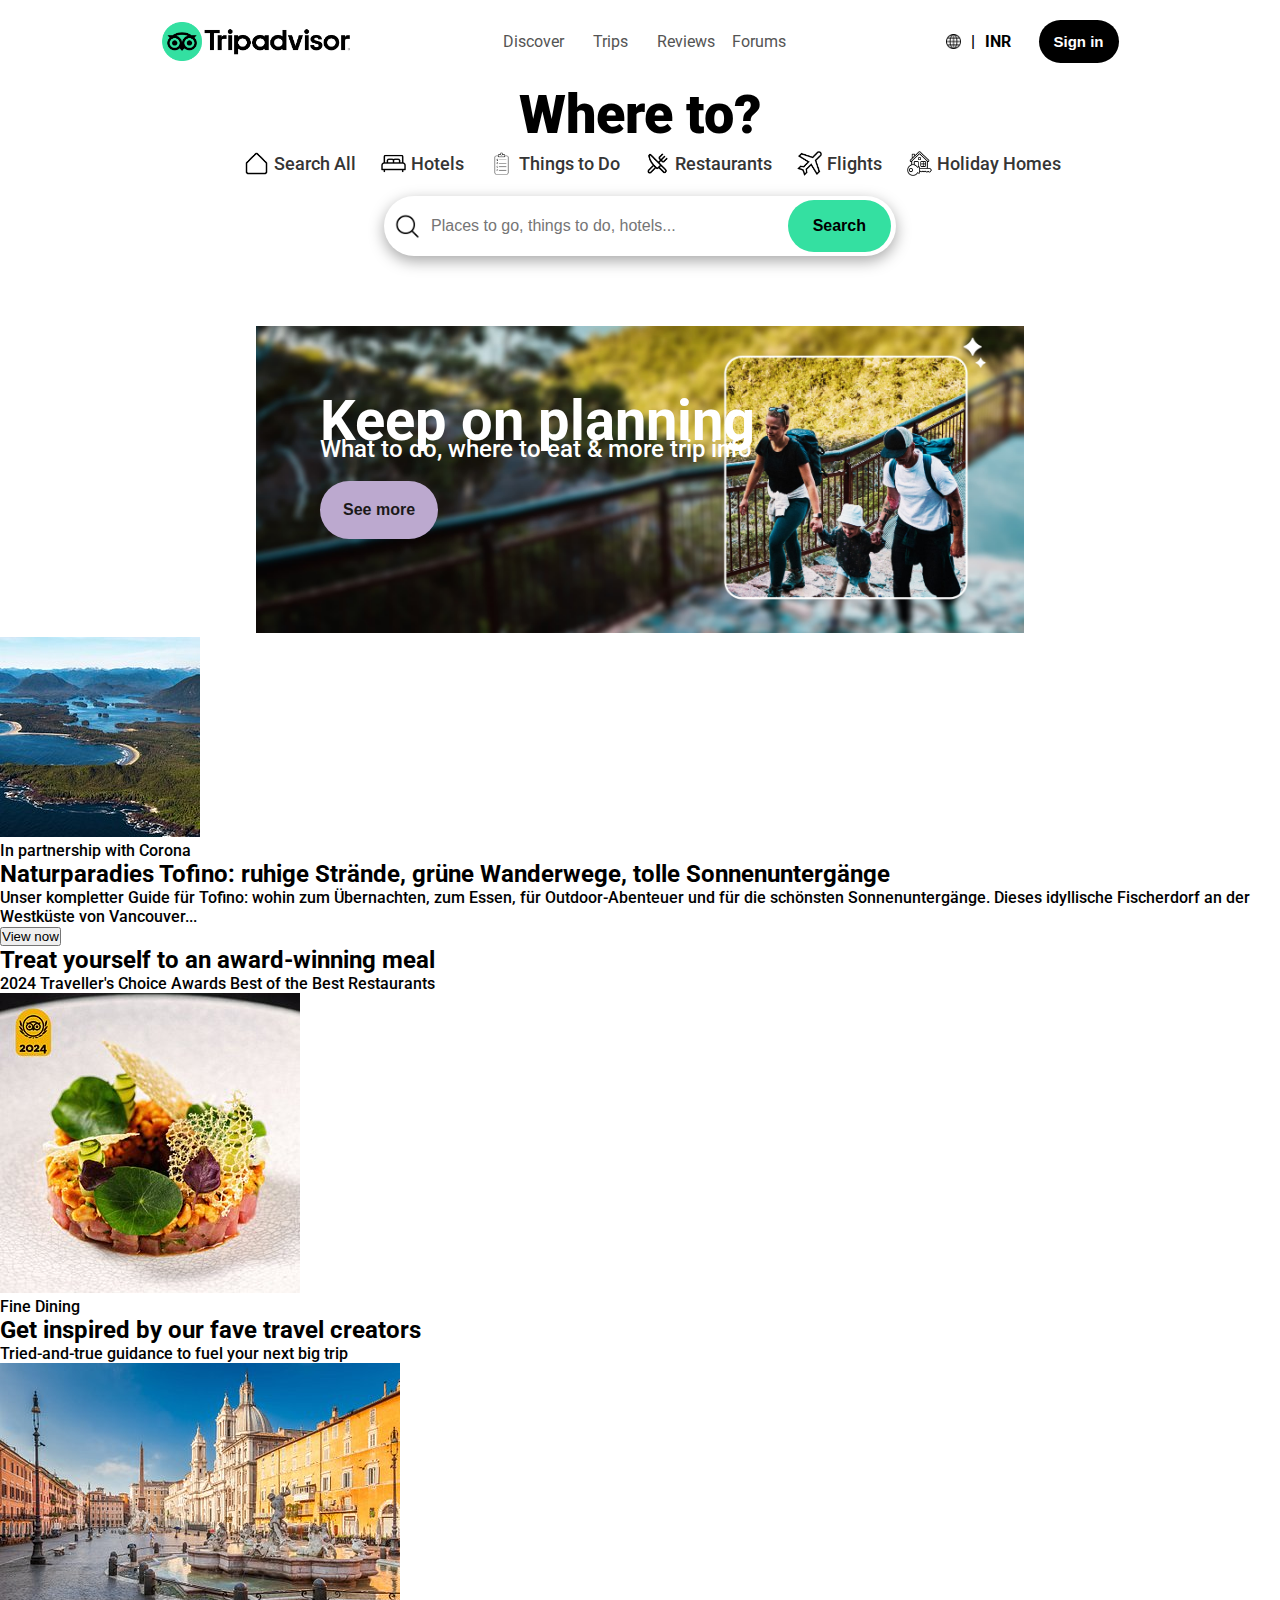
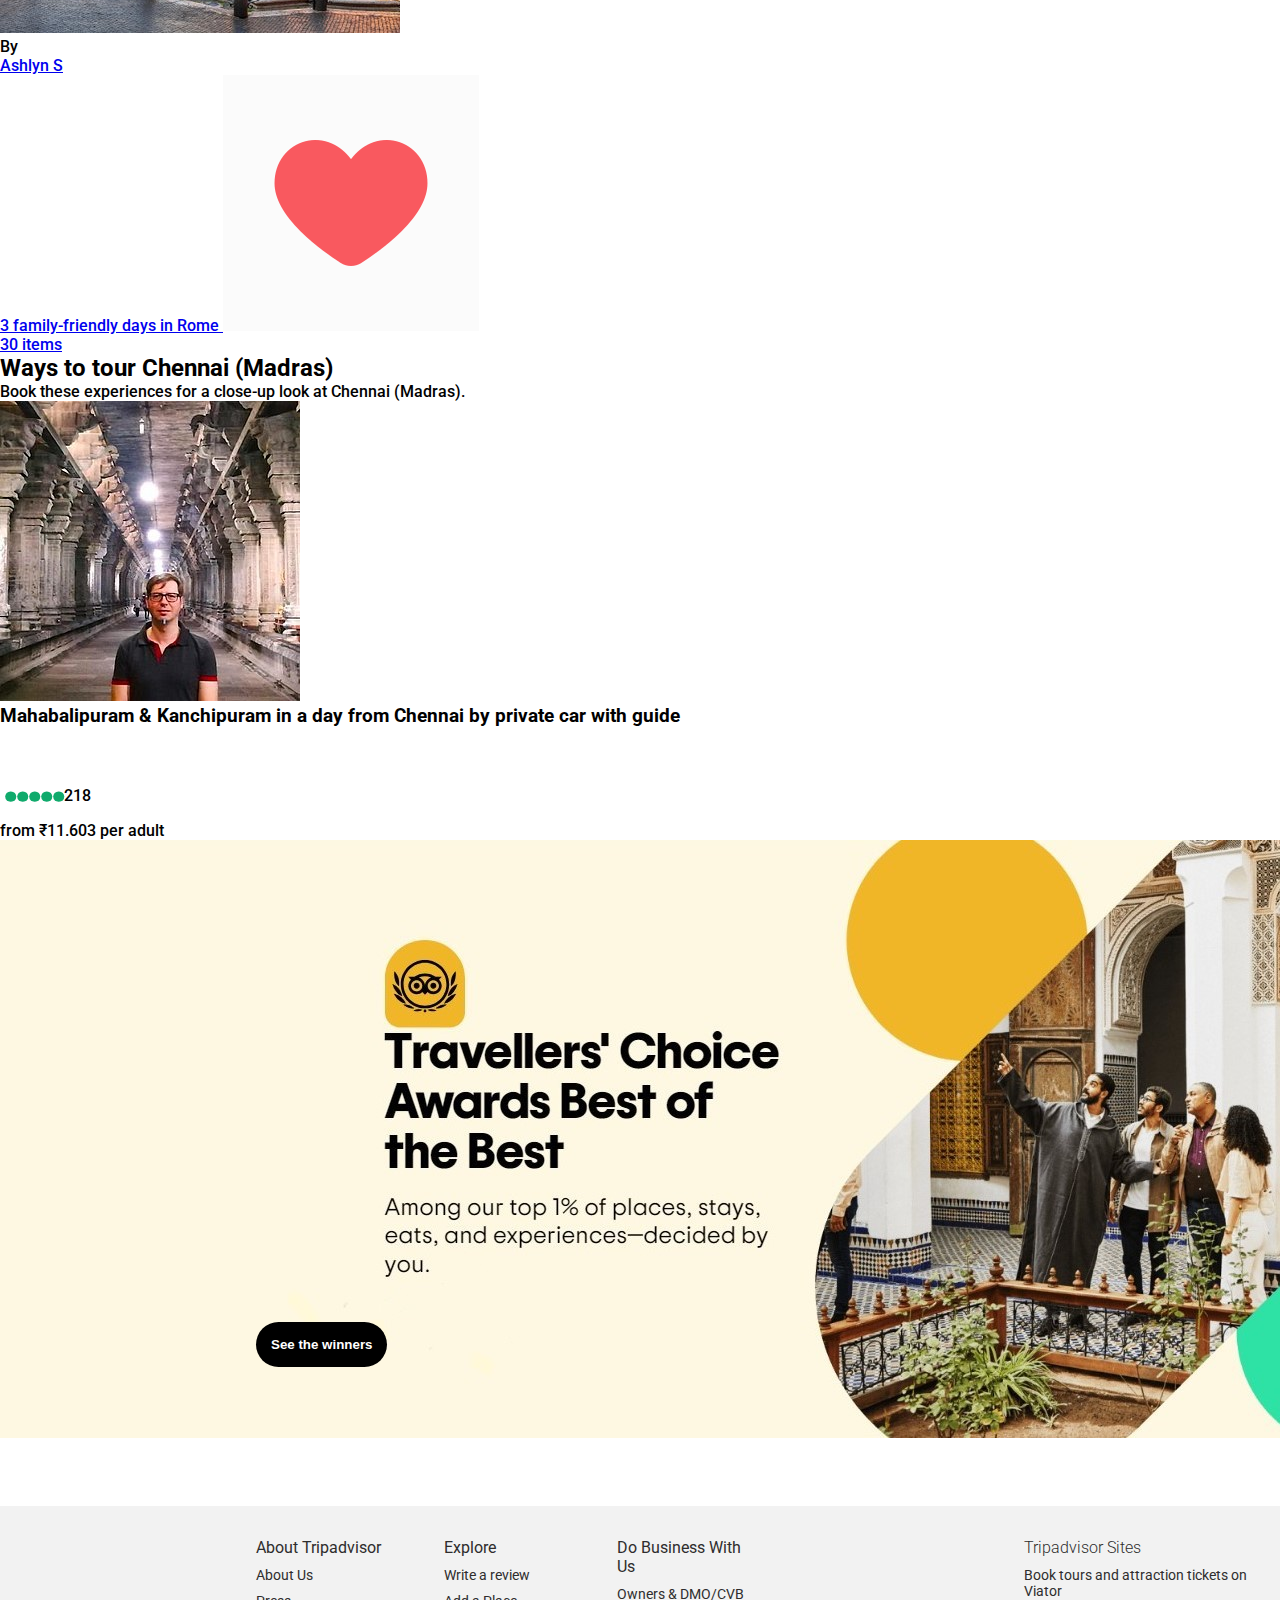
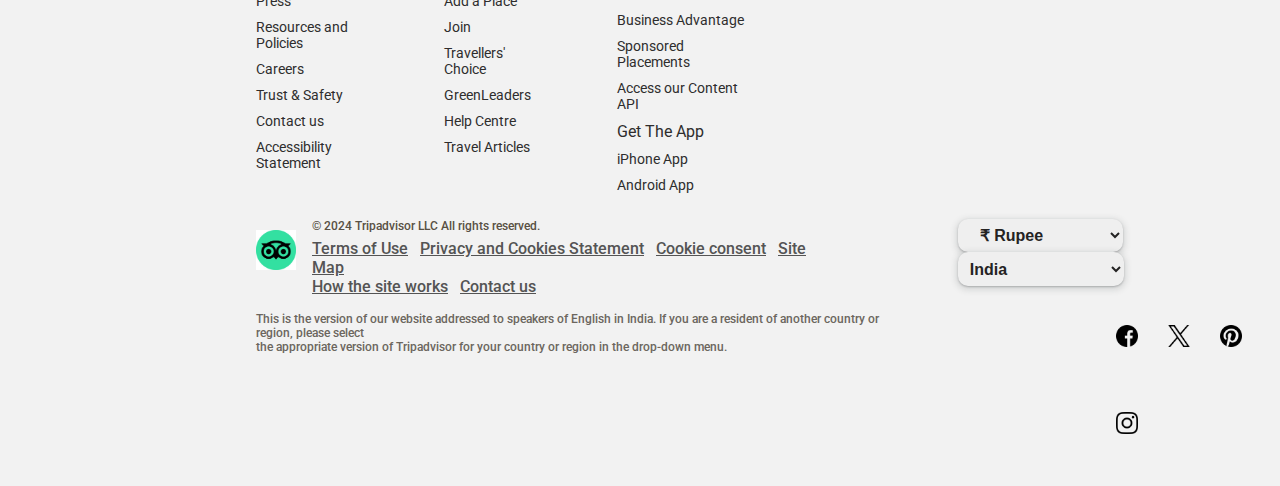
==== index.html @ 9acf675f "Completed Footer Section" ====
<!DOCTYPE html>
<html lang="en">

<head>
    <meta charset="UTF-8">
    <meta name="viewport" content="width=device-width, initial-scale=1.0">
    <title>Tripadvisor:Over a billion reviews & contributions for Hotels</title>
    <link rel="preconnect" href="https://fonts.googleapis.com">
    <link rel="preconnect" href="https://fonts.gstatic.com" crossorigin>
    <link href="https://fonts.googleapis.com/css2?family=Roboto:wght@500&display=swap" rel="stylesheet">
    <link rel="stylesheet" href="style.css">
</head>

<body>
    <nav>
        <div class="nav-section">
            <img src="./images/logo.jpg" alt="Tripadvisor">

            <div class="nav-section__menu">
                <p>Discover</p>
                <p>Trips</p>
                <p>Reviews</p>
                <a href="#">Forums</a>
            </div>
            <div class="nav-section__corner">
                <div class="nav-section__corner__pref">
                    <img src="./images/world.png" alt="">
                    <p>|</p>
                    <p>INR</p>
                </div>

                <button>Sign in</button>
            </div>

        </div>
    </nav>

    <div class="search-section">
        <h1>Where to?</h1>
        <div class="search-section__menu">
            <img src="./images/search all.png" alt="search">
            <a href="#">Search All</a>
            <img src="./images/bed.png" alt="bed">
            <a href="#">Hotels</a>
            <img src="./images/task.png" alt="task">
            <a href="#">Things to Do</a>
            <img src="./images/cutlery.png" alt="cutlery">
            <a href="#">Restaurants</a>
            <img src="./images/plane (1).png" alt="plane">
            <a href="#">Flights</a>
            <img src="./images/house-key2.png" alt="house">
            <a href="#">Holiday Homes</a>
        </div>
        <div class="search-section__search">
            <img src="./images/search.png" alt="">
            <input type="text" placeholder="Places to go, things to do, hotels...">
            <button>Search</button>
        </div>

    </div>
    <div class="banner-section">
        <img src="./images/Banner-image.jpg" alt="">
        <h2>Keep on planning</h2>
        <p>What to do, where to eat & more trip info</p>
        <button>See more</button>
    </div>
    <div class="mini-banner-section">
        <img src="./images/mini-banner.jpg" alt="mini-banner">
        <div class="mini-banner-section-para">
            <p>In partnership with Corona</p>
            <h2>Naturparadies Tofino: ruhige Strände, grüne Wanderwege, tolle Sonnenuntergänge</h2>
            <p>Unser kompletter Guide für Tofino: wohin zum Übernachten, zum Essen, für Outdoor-Abenteuer und für die
                schönsten Sonnenuntergänge. Dieses idyllische Fischerdorf an der Westküste von Vancouver...</p>
            <button>View now</button>
        </div>
    </div>
    <div class="meal-section">
        <h2>Treat yourself to an award-winning meal</h2>
        <p>2024 Traveller's Choice Awards Best of the Best Restaurants</p>
        <div class="meal-section__list">
            <img src="./images/M1.jpg" alt="Fine Dining" class=".meal-section__list__pic">
            <p class=".meal-section__list__cap">Fine Dining</p>
        </div>

    </div>
    <div class="locations-section">
        <h2>Get inspired by our fave travel creators</h2>
        <p>Tried-and-true guidance to fuel your next big trip</p>
        <div class="locations-section-card">
            <img src="./images/L1.jpg" alt="Venice">
            <div class="locations-section-card-by">
                <p>By</p>
                <a href="#">Ashlyn S</a>
            </div>
            <div class="locations-section-card-rating">
                <a href="#">3 family-friendly days in Rome
                    <img src="./images/heart.png" alt="heart">

                    <p>30 items</p>
                </a>

            </div>


        </div>
    </div>
    <div class="chennai-section">
        <h2>Ways to tour Chennai (Madras)</h2>
        <p>Book these experiences for a close-up look at Chennai (Madras).</p>
        <div class="chennai-section-card">
            <img src="./images/chennai-1.jpg" alt="Mahabalipuram">
            <h3>Mahabalipuram & Kanchipuram in a day from Chennai by private car with guide</h3>
            <p class="chennai-section-card__dots">..... </p>
            <p class="chennai-section-card-num">218</p>
            <p>from ₹11.603 per adult</p>
        </div>
        <div class="travellers-section">
            <img src="./images/Travellers (1).jpg" alt="travellers">
            <button>See the winners</button>
        </div>
    </div>

    <footer class="footer-section">
        <div class="footer-section-one">
            <div class="footer-section-one-About">
                <p>About Tripadvisor</p>
                <a href="#">About Us</a>
                <a href="#">Press</a>
                <a href="#">Resources and Policies</a>
                <a href="#">Careers</a>
                <a href="#">Trust & Safety</a>
                <a href="#">Contact us</a>
                <a href="">Accessibility Statement</a>
            </div>
            <div class="footer-section-one-Explore">
                <p>Explore</p>
                <a href="#">Write a review</a>
                <a href="#">Add a Place</a>
                <a href="#">Join</a>
                <a href="#">Travellers' Choice</a>
                <a href="#"> GreenLeaders</a>
                <a href="#">Help Centre</a>
                <a href="#">Travel Articles</a>
            </div>
            <div class="footer-section-one-Business">
                <p>Do Business With Us</p>
                <a href="#">Owners & DMO/CVB</a>
                <a href="#">Business Advantage</a>
                <a href="#">Sponsored Placements</a>
                <a href="#">Access our Content API</a>
                <p>Get The App</p>
                <a href="#">iPhone App</a>
                <a href="#">Android App</a>
            </div>
            <div class="footer-section-one-advisor">
                <h3>Tripadvisor Sites</h3>
                <p>Book tours and attraction tickets on Viator</p>
            </div>
        </div>
        <div class="footer-section-two">
            <div class="footer-section-two-logo">
                <img src="./images/Tripad__logoset.jpg" alt="TA-logo">
            </div>

            <div class="footer-section-two-policy">
                <p>© 2024 Tripadvisor LLC All rights reserved.</p>
                <span>
                    <a href="#"> Terms of Use</a>
                    <a href="#">Privacy and Cookies Statement</a>
                    <a href="#">Cookie consent</a>
                    <a href="#">Site Map</a> <br>
                    <a href="#">How the site works</a>
                    <a href="#">Contact us</a>
                </span>
            </div>
            <div class="footer-section-two-inputs">
                <select name="currency" class="footer-section-two-inputs-currency">
                    <option value="option1">₹ Rupee</option>
                    <option value="option2">$ U.S. Dollars</option>
                    <option value="option3">£ GBP</option>
                    <option value="option4">€ Euro</option>
                    <option value="option4">CA$ Canadian </option>
                </select>
                <select name="Countries" class="footer-section-two-inputs-Countries">
                    <option value="Country1">India</option>
                    <option value="Country2">United States</option>
                    <option value="Country3">France</option>
                    <option value="Country4">Italy</option>
                    <option value="Country5">Germany</option>
                </select>
            </div>
        </div>
        <div class="footer-section-three">
                <div class="footer-section-three-desc">
                    <p>This is the version of our website addressed to speakers of English in India. If you are a
                        resident of another country or region, please select <br> the appropriate version of Tripadvisor for
                        your country or region in the drop-down menu.</p>
                </div>

                <div class="footer-section-three-media">
                    <a href="https://www.facebook.com/" target="_blank"><img src="./images/facebook.png"
                            alt="facebook"></a>
                    <a href="https://x.com/" target="_blank"><img src="./images/twitter.png" alt="twitter"></a>
                    <a href="https://in.pinterest.com/" target="_blank"><img src="./images/pinterest-logo (1).png" alt=""></a>
                    <a href="https://www.instagram.com/" target="_blank"><img src="./images/instagram.png" alt=""></a>

                </div>
            </div>

    </footer>



</body>

</html>
---- style.css ----
* {
    margin: 0;
    padding: 0;
}

body {
    margin: 0;
    padding: 0;
    font-family: "Roboto", system-ui;
    font-weight: 500;
    font-style: normal;
}

.nav-section {
    display: flex;
    justify-content: space-evenly;
    align-items: center;
    padding: 20px;
}

.nav-section img {
    width: 188px;
    height: 100%;
    cursor: pointer;
}

.nav-section__menu {
    display: flex;
    align-items: center;
    gap: 5px;
    font-weight: 400;
    color: #545454;
}

.nav-section__menu p {
    padding: 12px;
    border-radius: 20px;
}

.nav-section__menu p:hover {
    cursor: pointer;
    background-color: #F2F2F2;
    padding: 12px;
    border-radius: 20px;
}

.nav-section__menu a {
    text-decoration: none;
    color: #545454;
}

.nav-section__menu a:hover {
    text-decoration: underline;
}


.nav-section__corner {
    display: flex;
    align-items: center;
    gap: 10px;
    font-weight: 700;
}

.nav-section__corner__pref {
    display: flex;
    align-items: center;
    gap: 10px;
    padding: 10px 18px;
    cursor: pointer;
    border-radius: 30px;
}

.nav-section__corner__pref:hover {
    background-color: #F2F2F2;
}


.nav-section__corner img {
    height: 15px;
    width: 15px;
}

.nav-section__corner button {
    border-radius: 25px;
    border: none;
    color: white;
    background-color: black;
    padding: 13px 15px;
    font-weight: 700;
    font-size: 15px;
    cursor: pointer;
}

.nav-section__corner button:hover {
    background-color: #333333;
}

.search-section {
    display: flex;
    align-items: center;
    flex-direction: column;
    margin-bottom: 70px;
}

.search-section h1 {
    font-size: 54px;
    font-weight: 900;
}

.search-section__menu {
    display: flex;
    align-items: center;
    margin: -10;
    font-size: 18px;
    font-weight: 500;
}

.search-section__menu img {
    height: 35px;
    width: 35px;
    margin-left: 20px;
}

.search-section__menu a {
    color: rgb(53, 53, 53);
    text-decoration: none;
    padding: 0px;
}

.search-section__search {
    display: flex;
    align-items: center;
    margin-top: 15px;
    height: 60px;
    width: 40%;
    border-radius: 30px;
    box-shadow: rgba(0, 0, 0, 0.35) 0px 5px 15px;
}

.search-section__search img {
    height: 27px;
    width: 27px;
    padding: 10px;
}

.search-section__search input {
    border: none;
    width: 100%;
    font-size: 16px;
}

.search-section__search input:focus {
    outline: none;
}

.search-section__search button {
    font-weight: 700;
    background-color: #34E0A1;
    border: none;
    border-radius: 30px;
    padding: 17px 25px;
    font-size: 16px;
    margin: 5px;
}

.banner-section {
    position: relative;
    text-align: center;
}

.banner-section img {
    width: 60%;
}

.banner-section h2 {
    color: rgb(255, 255, 255);
    position: absolute;
    left: 25%;
}

.banner-section p {
    color: rgb(255, 255, 255);
    position: absolute;
    left: 25%;
}

.banner-section h2 {
    top: 20%;
    font-size: 56px;
    font-weight: 800px;
    margin-bottom: 10px;
}

.banner-section p {
    top: 35%;
    font-size: 24px;
    font-weight: 600px;
}

.banner-section button {
    position: absolute;
    left: 25%;
    top: 50%;
    background-color: #bca9cf;
    padding: 20px 23px;
    border-radius: 30px;
    color: #1b1919;
    font-size: 16px;
    font-weight: 700;
    border: none;
    cursor: pointer;
}

.banner-section button:hover {
    background-color: #776488;
}

.chennai-section-card__dots {
    font-size: 80px;
    display: inline-block;
    color: #10AA6C;
    letter-spacing: -10px;
}

.chennai-section-card-num {
    display: inline-block;
}

.travellers-section {
    position: relative;
}

.travellers-section button {
    position: absolute;
    left: 20%;
    top: 80%;
    color: white;
    background-color: black;
    border: none;
    padding: 15px;
    border-radius: 25px;
    font-weight: 800;
    cursor: pointer;

}

.travellers-section button:hover {
    background-color: #333333;
}

.footer-section {
    background-color: #F2F2F2;
    margin-top:4em ;
}

.footer-section-one {
    display: flex;
    margin-left: 20%;
    padding-top: 2em;
    gap: 25px;
    color: black;
}

.footer-section-one-About {
    display: flex;
    flex-direction: column;
    gap: 10px;
    font-size: 14px;
    color: rgb(46, 45, 45);
    font-weight: 400;

}

.footer-section-one-About p {

    font-size: 16px;
}

.footer-section-one-About a {
    text-decoration: none;
    color: rgb(46, 45, 45);
}

.footer-section-one-About a:hover {
    text-decoration: underline;
    color: #616161;
}

.footer-section-one-Explore {
    display: flex;
    flex-direction: column;
    gap: 10px;
    font-size: 14px;
    color: rgb(46, 45, 45);
    font-weight: 400;
    margin-left: 23px;
}

.footer-section-one-Explore p {
    font-size: 16px;
}

.footer-section-one-Explore a {
    color: rgb(46, 45, 45);
    text-decoration: none;
}

.footer-section-one-Explore a:hover {
    text-decoration: underline;
    color: #616161;
}

.footer-section-one-Business {
    display: flex;
    flex-direction: column;
    gap: 10px;
    font-size: 14px;
    margin-left: 45px;
    font-weight: 400;
    color: rgb(46, 45, 45);
}

.footer-section-one-Business p {
    font-size: 16px;
}

.footer-section-one-Business a {
    color: rgb(46, 45, 45);
    text-decoration: none;
}

.footer-section-one-Business a:hover {
    text-decoration: underline;
    color: #616161;
}

.footer-section-one-advisor {
    margin-left: 15em;
    color: rgb(46, 45, 45);
}

.footer-section-one-advisor h3 {
    font-weight: 300;
    font-size: 16px;
    margin-bottom: 10px;
}

.footer-section-one-advisor p {
    font-weight: 400;
    font-size: 14px;
}







.footer-section-two {
    display: flex;
    align-items: center;
    margin-left: 20%;
    margin-top: 1em;
    
}

.footer-section-two-logo img {
    height: 40px;
}

.footer-section-two-policy {


    margin-top: 10px;
    margin-left: 1em;
}

.footer-section-two-policy p {
    font-size: 12px;
    color:#585044;
    margin-bottom: 0.5em;

}

.footer-section-two-policy span a {
    padding-right: 8px;
    color: #545454;
    cursor: pointer;
}

.footer-section-two-policy span a:hover {
    color: #545454;
}

.footer-section-two-inputs {
    
    margin-left: 14%;
    

}

.footer-section-two-inputs-currency {
    padding: 7px 18px;
    border-radius: 10px;
    box-shadow: rgba(60, 64, 67, 0.3) 0px 1px 2px 0px, rgba(60, 64, 67, 0.15) 0px 2px 6px 2px;
    font-size: 16px;
    font-weight: 700;
    color:rgb(36, 35, 35);
    border:none ;
    margin-right: 10px;
}
.footer-section-two-inputs-Countries {
    padding-top: 8px;
    padding-bottom: 7px;
    padding-right:  35px;
    padding-left: 8px;
    border-radius: 10px;
    border:none ;
    font-size: 16px;
    font-weight: 700;
    color: rgb(36, 35, 35);
    box-shadow: rgba(60, 64, 67, 0.3) 0px 1px 2px 0px, rgba(60, 64, 67, 0.15) 0px 2px 6px 2px;
    
}

.footer-section-three {
    display: flex;
    margin-left: 20%;
    margin-top: 1em;
    
}
.footer-section-three-desc {
    font-size: 12px;
    color:#6b665e;
}
.footer-section-three-media {
    margin-left: 13em;
    
}
.footer-section-three-media img {
    height: 22px;
    margin: .8em;
    margin-bottom: 3em;
}
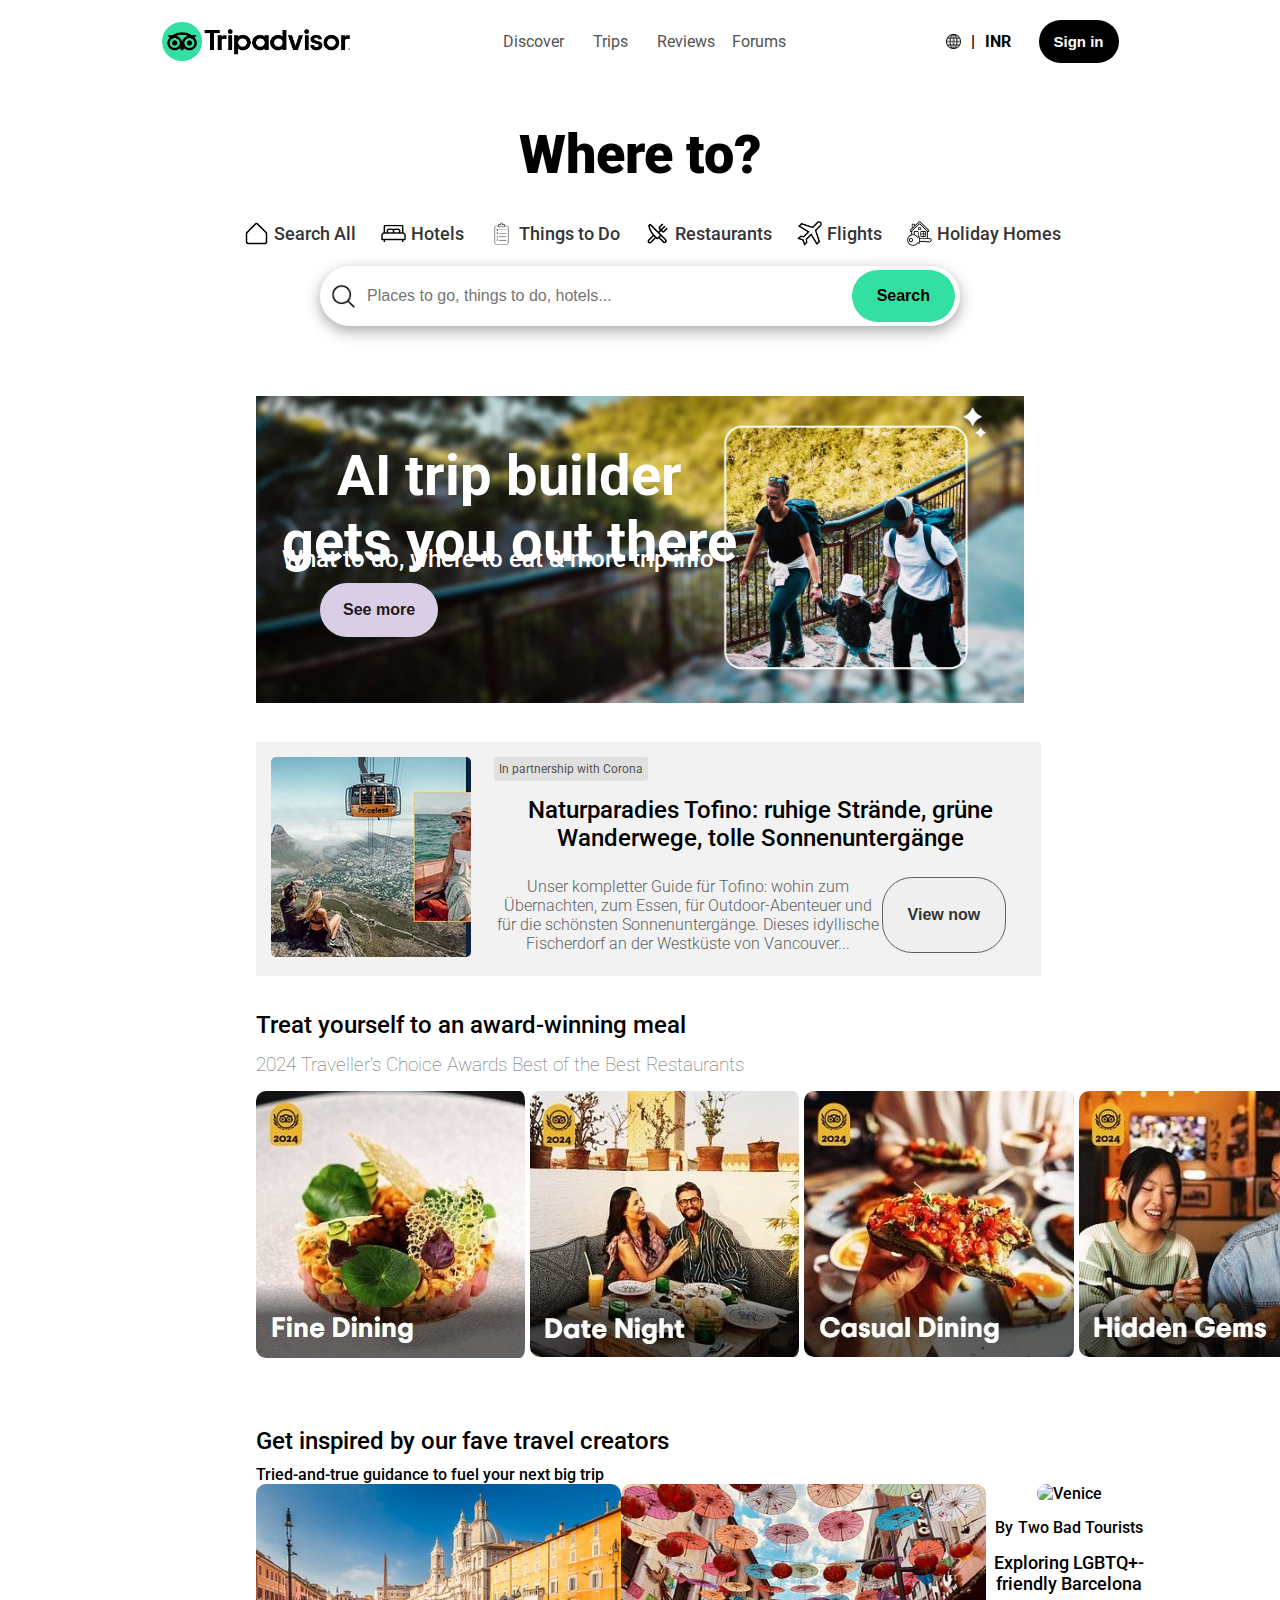
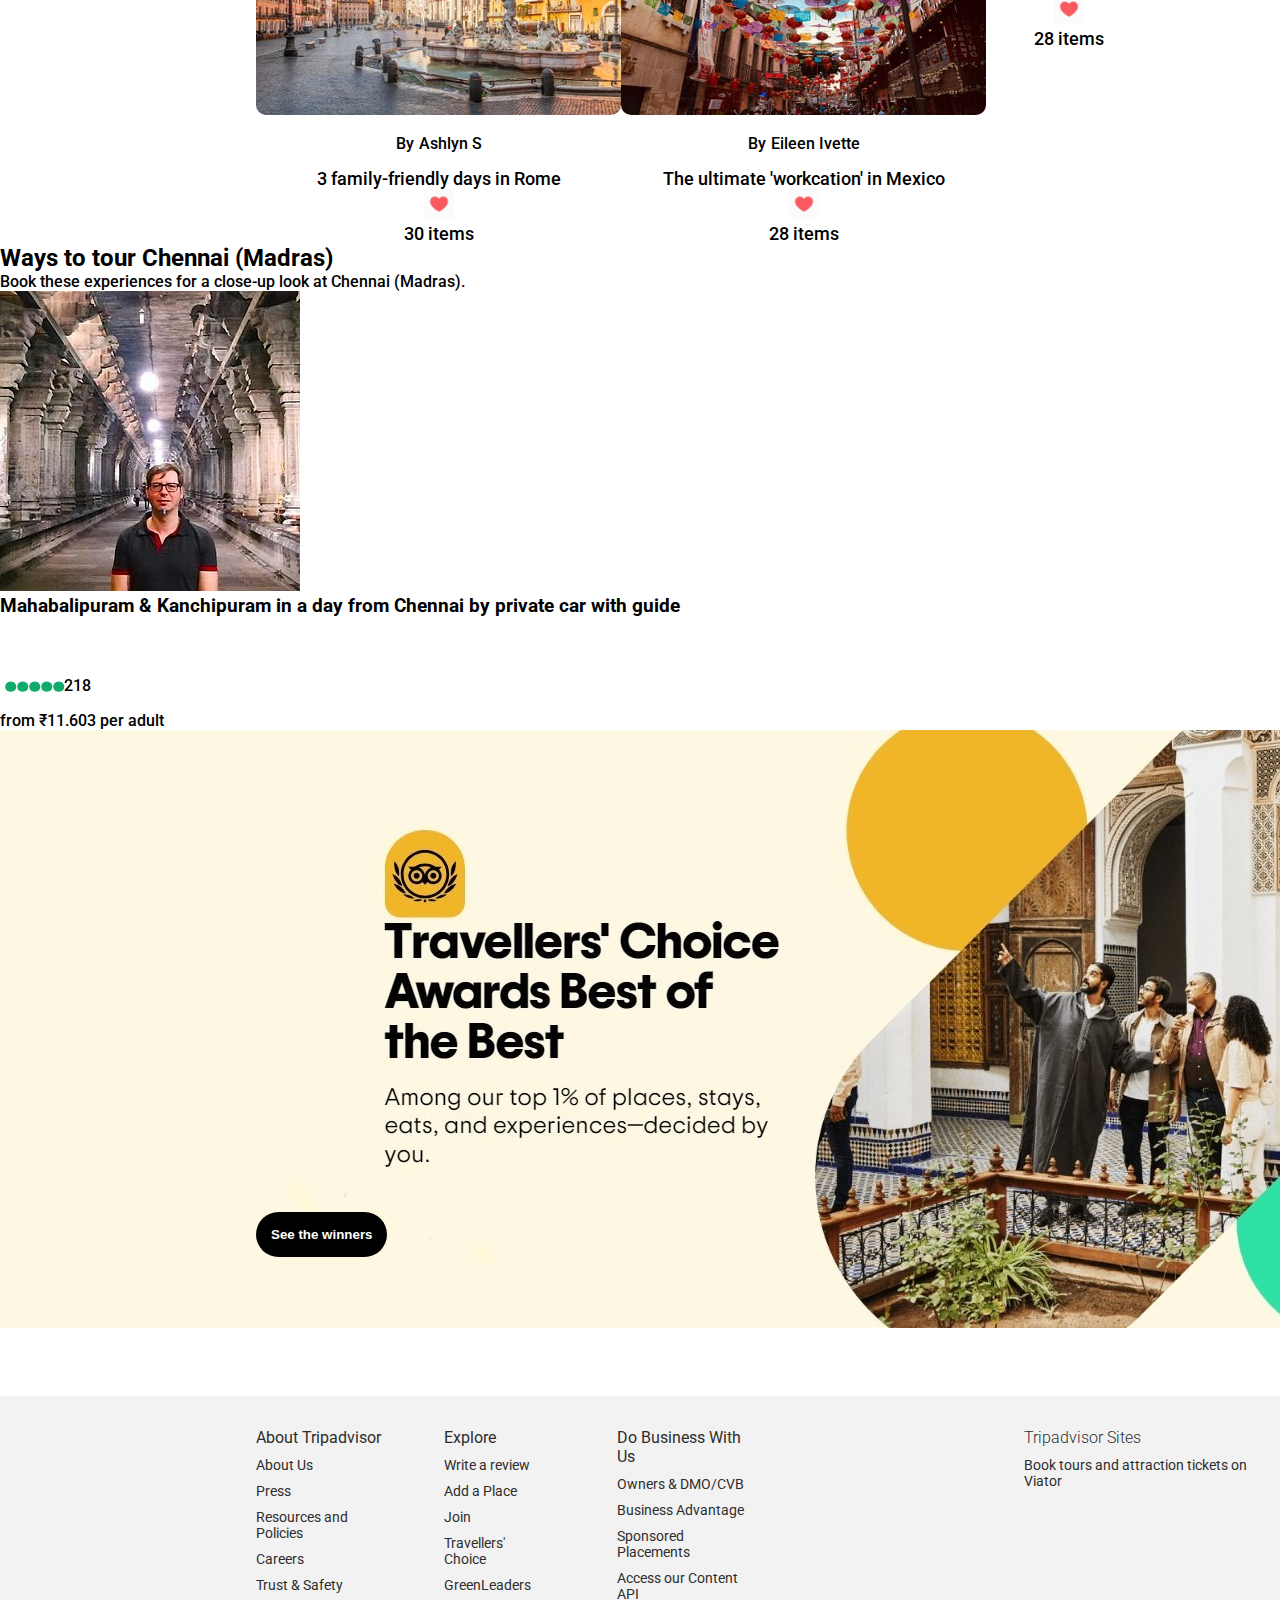
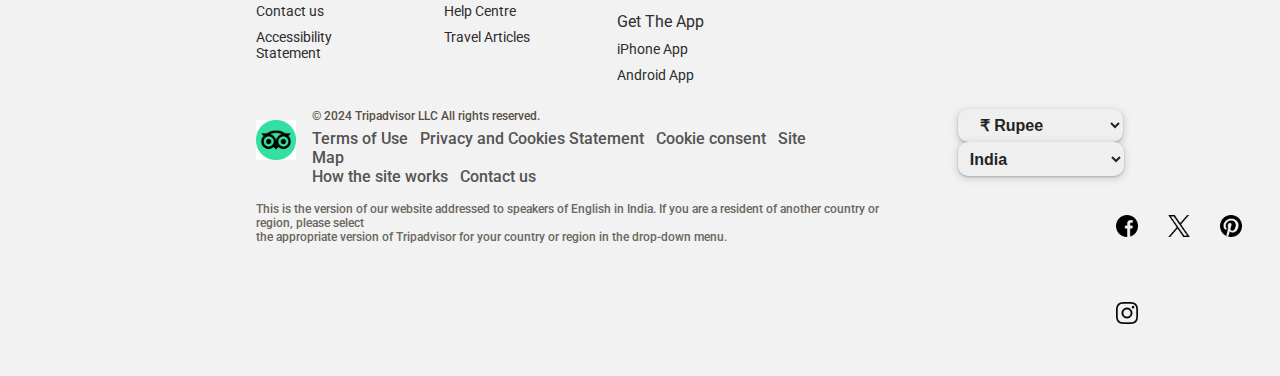
==== commit 909af51e: "Almost finished body section" ====
--- a/index.html
+++ b/index.html
@@ -60,50 +60,147 @@
     </div>
     <div class="banner-section">
         <img src="./images/Banner-image.jpg" alt="">
-        <h2>Keep on planning</h2>
+        <h2>AI trip builder <br> gets you out there</h2>
         <p>What to do, where to eat & more trip info</p>
         <button>See more</button>
     </div>
+
+
     <div class="mini-banner-section">
-        <img src="./images/mini-banner.jpg" alt="mini-banner">
-        <div class="mini-banner-section-para">
-            <p>In partnership with Corona</p>
-            <h2>Naturparadies Tofino: ruhige Strände, grüne Wanderwege, tolle Sonnenuntergänge</h2>
-            <p>Unser kompletter Guide für Tofino: wohin zum Übernachten, zum Essen, für Outdoor-Abenteuer und für die
-                schönsten Sonnenuntergänge. Dieses idyllische Fischerdorf an der Westküste von Vancouver...</p>
-            <button>View now</button>
-        </div>
-    </div>
+        <div class="mini-banner-section-pic"><img src="./images/mini-banner1.jpg" alt="mini-banner"></div>
+
+        <div class="mini-banner-section-content">
+            <div class="mini-banner-section-corona">
+                <p>In partnership with Corona</p>
+            </div>
+            <div class="mini-banner-section-h2">
+                <h2>Naturparadies Tofino: ruhige Strände, grüne Wanderwege, tolle Sonnenuntergänge</h2>
+            </div>
+
+            <div class="mini-banner-section-desc">
+                <p>Unser kompletter Guide für Tofino: wohin zum Übernachten, zum Essen, für Outdoor-Abenteuer und für
+                    die
+                    schönsten Sonnenuntergänge. Dieses idyllische Fischerdorf an der Westküste von Vancouver...</p>
+                <button>View now</button>
+
+                <div class="mini-banner-section-button"></div>
+            </div>
+        </div>
+
+
+
+
+
+    </div>
+
+
+
+
     <div class="meal-section">
-        <h2>Treat yourself to an award-winning meal</h2>
-        <p>2024 Traveller's Choice Awards Best of the Best Restaurants</p>
-        <div class="meal-section__list">
-            <img src="./images/M1.jpg" alt="Fine Dining" class=".meal-section__list__pic">
-            <p class=".meal-section__list__cap">Fine Dining</p>
-        </div>
-
-    </div>
+        <div class="meal-section-card">
+            <h2>Treat yourself to an award-winning meal</h2>
+            <h3>2024 Traveller's Choice Awards Best of the Best Restaurants</h3>
+            <div class="meal-section-card-pic-container">
+                <div class="meal-section-card-pic">
+                    <img src="./images/M1.jpg" alt="Fine Dining"> 
+                </div>   
+                <div class="meal-section-card-pic">
+                    <img src="./images/M2.jpg" alt="Fine Dining"> 
+                </div> 
+                <div class="meal-section-card-pic">
+                    <img src="./images/M3.jpg" alt="Fine Dining"> 
+                </div> 
+                <div class="meal-section-card-pic">
+                    <img src="./images/M4.jpg" alt="Fine Dining"> 
+                </div>   
+            </div>
+            
+        </div>
+        
+    </div>
+
+
+
     <div class="locations-section">
         <h2>Get inspired by our fave travel creators</h2>
         <p>Tried-and-true guidance to fuel your next big trip</p>
-        <div class="locations-section-card">
+
+
+
+
+<div class="locations-section-container">
+
+
+
+    <div class="locations-section-card">
+
+        <div class="locations-section-card-pic">
             <img src="./images/L1.jpg" alt="Venice">
-            <div class="locations-section-card-by">
-                <p>By</p>
-                <a href="#">Ashlyn S</a>
-            </div>
-            <div class="locations-section-card-rating">
-                <a href="#">3 family-friendly days in Rome
-                    <img src="./images/heart.png" alt="heart">
-
-                    <p>30 items</p>
-                </a>
-
-            </div>
-
-
-        </div>
-    </div>
+        </div>
+        <div class="locations-section-card-by">
+            <p>By</p>
+            <a href="#">Ashlyn S</a>
+        </div>
+        <div class="locations-section-card-rating">
+            <a href="#">3 family-friendly days in Rome <br>
+                <img src="./images/heart.png" alt="heart">
+
+                <p>30 items</p>
+            </a>
+
+        </div>
+    </div>
+
+
+    <div class="locations-section-card">
+        <div class="locations-section-card-pic">
+            <img src="./images/L2.jpg" alt="Venice">
+        </div>
+        <div class="locations-section-card-by">
+            <p>By</p>
+            <a href="#">Eileen Ivette</a>
+        </div>
+        <div class="locations-section-card-rating">
+            <a href="#">The ultimate 'workcation' in Mexico <br>
+                <img src="./images/heart.png" alt="heart">
+
+                <p>28 items</p>
+            </a>
+
+        </div>
+    </div>
+
+
+    <div class="locations-section-card">
+        <div class="locations-section-card-pic">
+            <img src="./images/L3.jpg" alt="Venice">
+        </div>
+        <div class="locations-section-card-by">
+            <p>By</p>
+            <a href="#">Two Bad Tourists</a>
+        </div>
+        <div class="locations-section-card-rating">
+            <a href="#">Exploring LGBTQ+-friendly Barcelona <br>
+                <img src="./images/heart.png" alt="heart">
+
+                <p>28 items</p>
+            </a>
+
+        </div>
+    </div>
+
+</div>
+
+        
+        
+
+
+    </div>
+
+
+
+
+
     <div class="chennai-section">
         <h2>Ways to tour Chennai (Madras)</h2>
         <p>Book these experiences for a close-up look at Chennai (Madras).</p>
@@ -191,21 +288,21 @@
             </div>
         </div>
         <div class="footer-section-three">
-                <div class="footer-section-three-desc">
-                    <p>This is the version of our website addressed to speakers of English in India. If you are a
-                        resident of another country or region, please select <br> the appropriate version of Tripadvisor for
-                        your country or region in the drop-down menu.</p>
-                </div>
-
-                <div class="footer-section-three-media">
-                    <a href="https://www.facebook.com/" target="_blank"><img src="./images/facebook.png"
-                            alt="facebook"></a>
-                    <a href="https://x.com/" target="_blank"><img src="./images/twitter.png" alt="twitter"></a>
-                    <a href="https://in.pinterest.com/" target="_blank"><img src="./images/pinterest-logo (1).png" alt=""></a>
-                    <a href="https://www.instagram.com/" target="_blank"><img src="./images/instagram.png" alt=""></a>
-
-                </div>
-            </div>
+            <div class="footer-section-three-desc">
+                <p>This is the version of our website addressed to speakers of English in India. If you are a
+                    resident of another country or region, please select <br> the appropriate version of Tripadvisor for
+                    your country or region in the drop-down menu.</p>
+            </div>
+
+            <div class="footer-section-three-media">
+                <a href="https://www.facebook.com/" target="_blank"><img src="./images/facebook.png" alt="facebook"></a>
+                <a href="https://x.com/" target="_blank"><img src="./images/twitter.png" alt="twitter"></a>
+                <a href="https://in.pinterest.com/" target="_blank"><img src="./images/pinterest-logo (1).png"
+                        alt=""></a>
+                <a href="https://www.instagram.com/" target="_blank"><img src="./images/instagram.png" alt=""></a>
+
+            </div>
+        </div>
 
     </footer>
 
--- a/style.css
+++ b/style.css
@@ -100,6 +100,7 @@
     align-items: center;
     flex-direction: column;
     margin-bottom: 70px;
+    margin-top: 40px;
 }
 
 .search-section h1 {
@@ -110,7 +111,7 @@
 .search-section__menu {
     display: flex;
     align-items: center;
-    margin: -10;
+    margin-top: 30px;
     font-size: 18px;
     font-weight: 500;
 }
@@ -132,7 +133,7 @@
     align-items: center;
     margin-top: 15px;
     height: 60px;
-    width: 40%;
+    width: 50%;
     border-radius: 30px;
     box-shadow: rgba(0, 0, 0, 0.35) 0px 5px 15px;
 }
@@ -163,9 +164,14 @@
     margin: 5px;
 }
 
+
+
+
+
 .banner-section {
     position: relative;
     text-align: center;
+   
 }
 
 .banner-section img {
@@ -175,34 +181,30 @@
 .banner-section h2 {
     color: rgb(255, 255, 255);
     position: absolute;
-    left: 25%;
+    left: 22%;
+    top: 15%;
+    font-size: 56px;
+    font-weight: 800px;
+    margin-bottom: 10px;
 }
 
 .banner-section p {
     color: rgb(255, 255, 255);
     position: absolute;
-    left: 25%;
-}
-
-.banner-section h2 {
-    top: 20%;
-    font-size: 56px;
-    font-weight: 800px;
-    margin-bottom: 10px;
-}
-
-.banner-section p {
-    top: 35%;
+    left: 22%;
+    top: 48%;
     font-size: 24px;
     font-weight: 600px;
 }
+
+
 
 .banner-section button {
     position: absolute;
     left: 25%;
-    top: 50%;
-    background-color: #bca9cf;
-    padding: 20px 23px;
+    top: 60%;
+    background-color: #d9cee6;
+    padding: 18px 23px;
     border-radius: 30px;
     color: #1b1919;
     font-size: 16px;
@@ -214,6 +216,188 @@
 .banner-section button:hover {
     background-color: #776488;
 }
+
+
+
+
+
+
+
+
+
+.mini-banner-section {
+    background-color: #F2F2F2;
+    padding: 15px;
+    width: 59%;
+    position: relative;
+    text-align: center;
+    left: 20%;
+    margin-top: 35px;
+    display: flex;
+    cursor: pointer;
+    
+}
+.mini-banner-section-pic {
+    display: inline-block;
+}
+.mini-banner-section img {
+    border-radius: 5px;
+    margin-right: 23px;
+}
+.mini-banner-section-content {
+    margin-left: 0;
+}
+
+.mini-banner-section-corona {
+    background-color:#E0E0E0 ;
+    width: 12em;
+    border-radius: 3px;
+    padding: 5px;
+    color: #545454;
+    font-size: 12px;
+    font-weight: 400;  
+    margin-bottom: 15px;
+    
+  
+}
+.mini-banner-section-h2 h2 {
+    font-weight: 500;
+ 
+  
+}
+.mini-banner-section-desc {
+    font-weight: 300;
+    display: flex;
+color: #616161;
+margin-top: 25px;
+margin-right :20px; ;
+
+}
+.mini-banner-section-desc button {
+    padding: 10px 25px;
+color: #333333;
+border-radius: 30px;
+font-size: 16px;
+font-weight: 700;
+
+    white-space: nowrap;
+cursor: pointer;
+border: solid #616161 .5px;
+}
+.mini-banner-section-desc button:hover {
+    color: white;
+    background-color: black;
+}
+
+
+
+
+
+
+.meal-section {
+    margin-left:20%;
+    margin-top: 35px;
+    width: 61%;
+    
+
+}
+.meal-section-card {
+    position: relative;
+   
+}
+.meal-section-card h2 {
+    font-weight: 500;
+    margin-bottom: 15px;
+   
+}
+.meal-section-card h3 {
+    margin-bottom: 15px;
+    color: #616161;
+    font-weight: 100;
+}
+.meal-section-card-pic-container {
+    display: flex;
+    justify-content: space-between;
+    
+}
+.meal-section-card-pic img {
+    transition: filter 0.2s ease;
+    border-radius: 10px;
+    padding-right: 5px;
+    
+}
+
+.meal-section-card-pic img:hover {
+    cursor: pointer;
+    filter: invert(0.1) brightness(1.1) saturate(1.1);
+   
+    
+}
+
+
+
+
+
+
+.locations-section {
+    margin-left:20%;
+    margin-top: 65px;    
+    width: 70%;
+    max-width: 1200px;
+}
+.locations-section h2 {
+ font-weight: 500;
+ margin-bottom: 10px;
+
+}
+.locations-section-container {
+    display: flex;
+    justify-content: space-between;
+          
+}
+.locations-section-card {
+    display: flex;
+    flex-direction: column;
+    text-align: center;
+}
+.locations-section-card-by {
+    display: flex;
+    justify-content: center; 
+    color: black; 
+  
+    margin-top: 15px;
+    gap: 5px;
+}
+.locations-section-card-pic img {
+    height: 231px;
+    width: 365px;
+    border-radius: 10px;
+}
+
+.locations-section-card-by p, a {
+    color: black;
+    text-decoration: none;
+}
+.locations-section-card-by a:hover {
+text-decoration: underline;
+}
+.locations-section-card-rating {
+    margin-top: 15px;
+    font-size: 18px;
+}
+.locations-section-card-rating a:hover {
+    text-decoration: underline;
+    }
+
+.locations-section-card-rating img {
+    height: 30px;
+    
+}
+
+
+
+
+
 
 .chennai-section-card__dots {
     font-size: 80px;
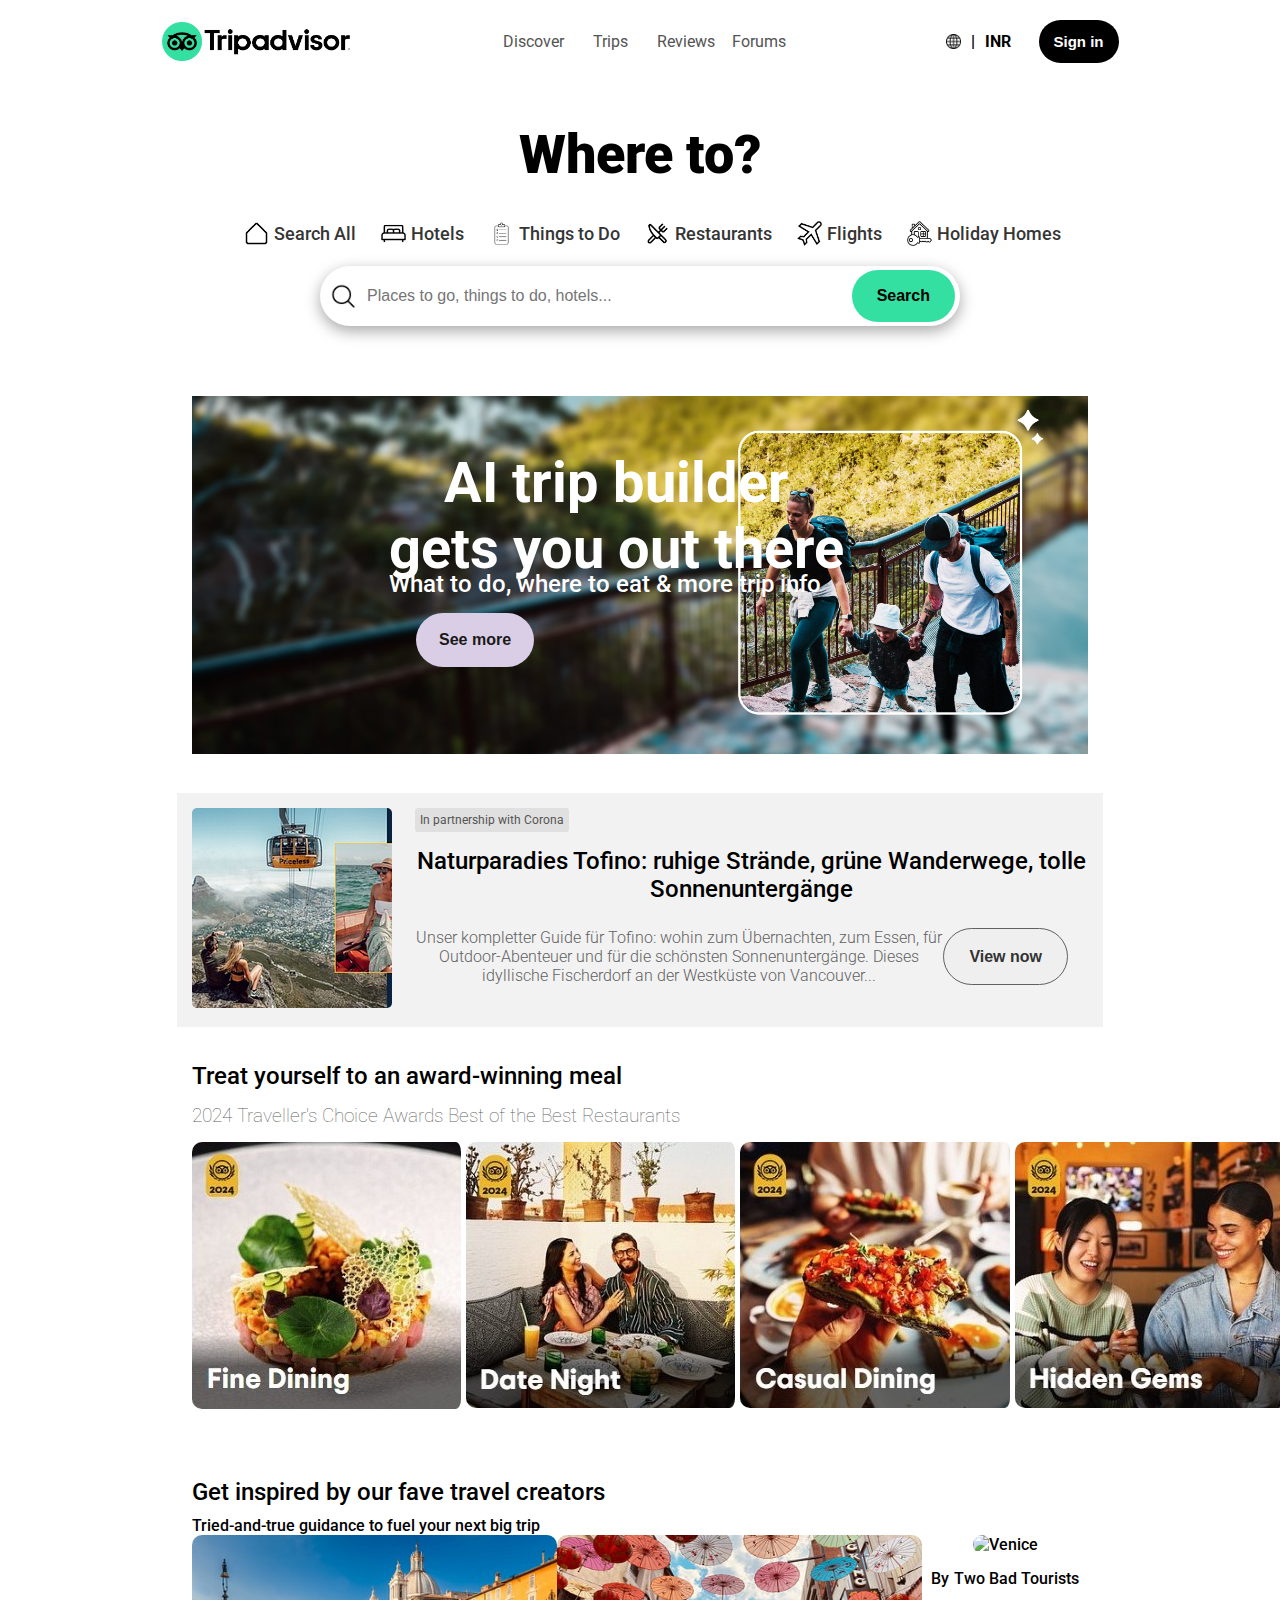
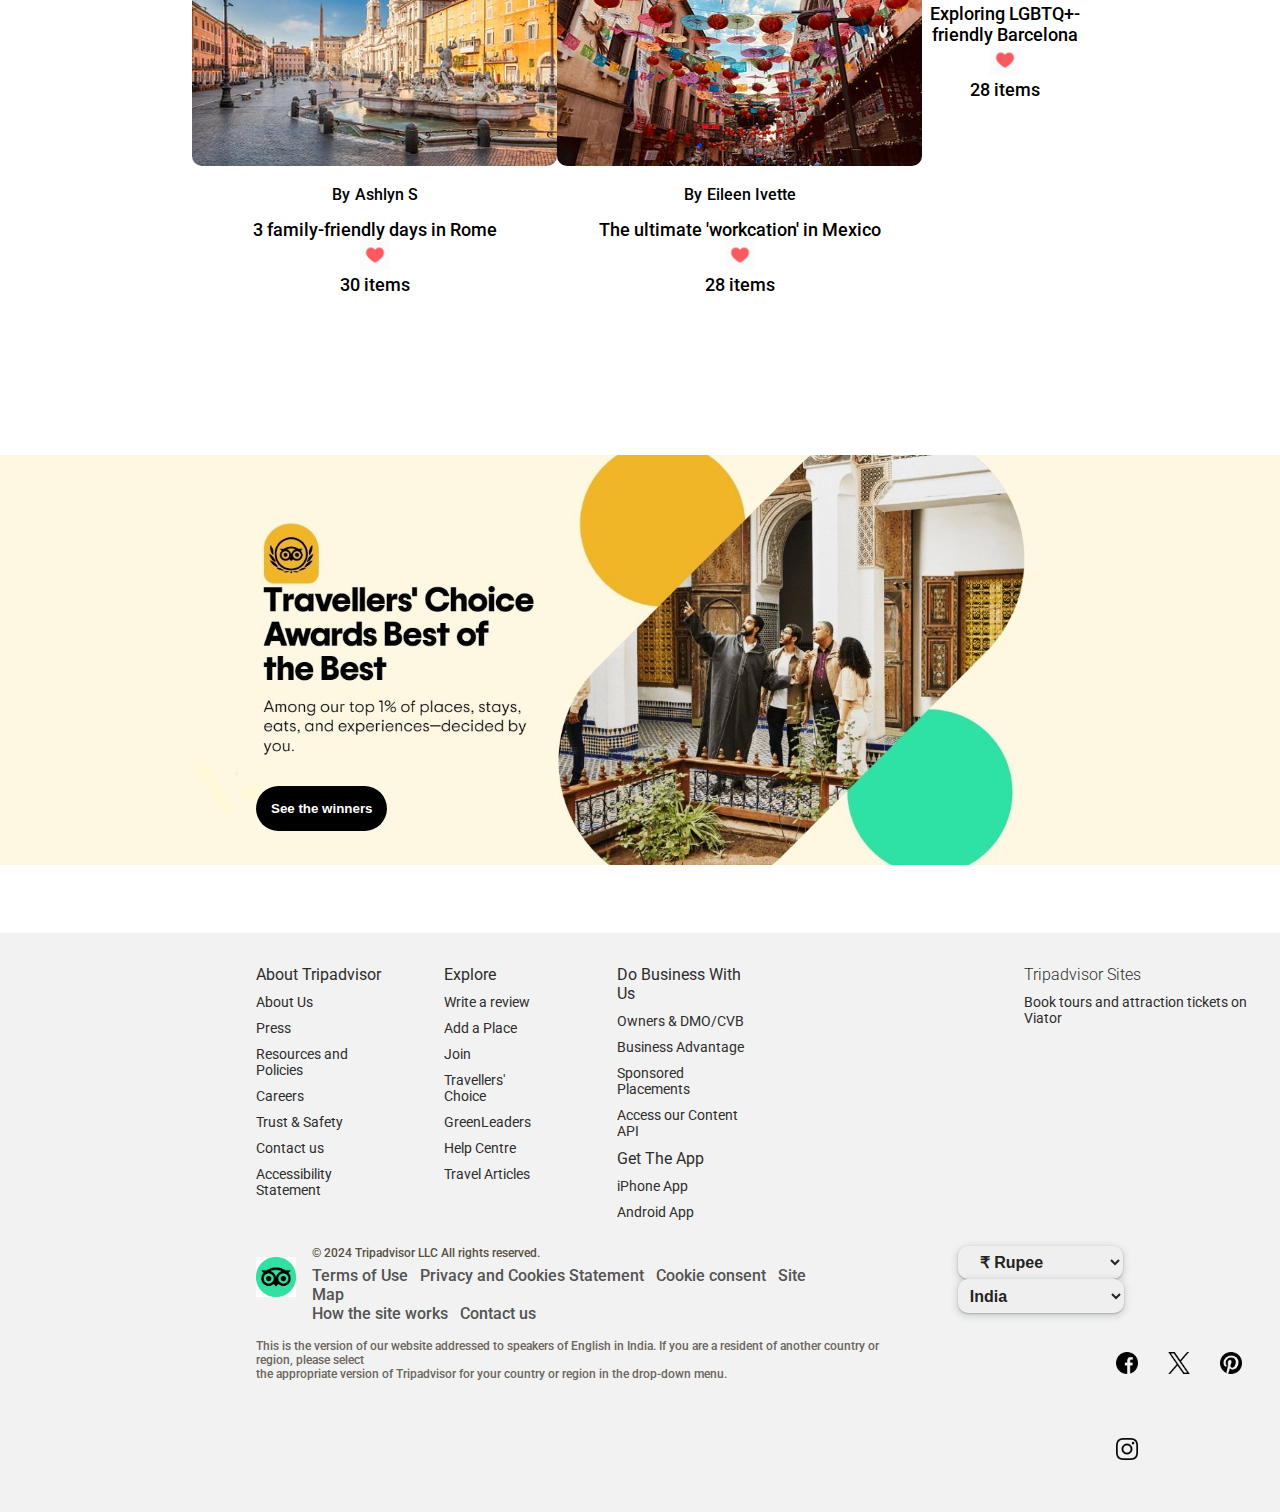
==== commit f384d9c4: "aligned perfectly, no overflow" ====
--- a/index.html
+++ b/index.html
@@ -201,22 +201,24 @@
 
 
 
-    <div class="chennai-section">
-        <h2>Ways to tour Chennai (Madras)</h2>
-        <p>Book these experiences for a close-up look at Chennai (Madras).</p>
-        <div class="chennai-section-card">
-            <img src="./images/chennai-1.jpg" alt="Mahabalipuram">
-            <h3>Mahabalipuram & Kanchipuram in a day from Chennai by private car with guide</h3>
-            <p class="chennai-section-card__dots">..... </p>
-            <p class="chennai-section-card-num">218</p>
-            <p>from ₹11.603 per adult</p>
-        </div>
+  
         <div class="travellers-section">
             <img src="./images/Travellers (1).jpg" alt="travellers">
             <button>See the winners</button>
         </div>
     </div>
 
+
+
+
+
+
+
+
+
+
+
+    
     <footer class="footer-section">
         <div class="footer-section-one">
             <div class="footer-section-one-About">
--- a/style.css
+++ b/style.css
@@ -169,13 +169,17 @@
 
 
 .banner-section {
+    width: 70%; 
+    max-width: 1200px;
+    margin-left: auto; 
+    margin-right: auto; 
     position: relative;
     text-align: center;
    
 }
 
 .banner-section img {
-    width: 60%;
+    width: 100%;
 }
 
 .banner-section h2 {
@@ -228,10 +232,12 @@
 .mini-banner-section {
     background-color: #F2F2F2;
     padding: 15px;
-    width: 59%;
+    width: 70%; 
+    max-width: 1200px;
+    margin-left: auto; 
+    margin-right: auto; 
     position: relative;
     text-align: center;
-    left: 20%;
     margin-top: 35px;
     display: flex;
     cursor: pointer;
@@ -295,10 +301,11 @@
 
 
 .meal-section {
-    margin-left:20%;
+    width: 70%; 
+    max-width: 1200px;
+    margin-left: auto; 
+    margin-right: auto;
     margin-top: 35px;
-    width: 61%;
-    
 
 }
 .meal-section-card {
@@ -329,7 +336,7 @@
 
 .meal-section-card-pic img:hover {
     cursor: pointer;
-    filter: invert(0.1) brightness(1.1) saturate(1.1);
+    filter: invert(0.1) brightness(1.2) saturate(1.1);
    
     
 }
@@ -340,10 +347,14 @@
 
 
 .locations-section {
-    margin-left:20%;
+    width: 70%; 
+    max-width: 1200px;
+    margin-left: auto; 
+    margin-right: auto;
     margin-top: 65px;    
-    width: 70%;
-    max-width: 1200px;
+   
+  
+    margin-bottom: 10em;
 }
 .locations-section h2 {
  font-weight: 500;
@@ -372,6 +383,11 @@
     height: 231px;
     width: 365px;
     border-radius: 10px;
+    transition: filter 0.2s ease;
+}
+.locations-section-card-pic img:hover {
+    cursor: pointer;
+    filter: invert(0.1) brightness(1.2) saturate(1.1);
 }
 
 .locations-section-card-by p, a {
@@ -399,20 +415,14 @@
 
 
 
-.chennai-section-card__dots {
-    font-size: 80px;
-    display: inline-block;
-    color: #10AA6C;
-    letter-spacing: -10px;
-}
-
-.chennai-section-card-num {
-    display: inline-block;
-}
 
 .travellers-section {
     position: relative;
-}
+    
+}
+.travellers-section img {
+    width: 100%; 
+}  
 
 .travellers-section button {
     position: absolute;
@@ -625,4 +635,6 @@
     height: 22px;
     margin: .8em;
     margin-bottom: 3em;
-}+}
+
+
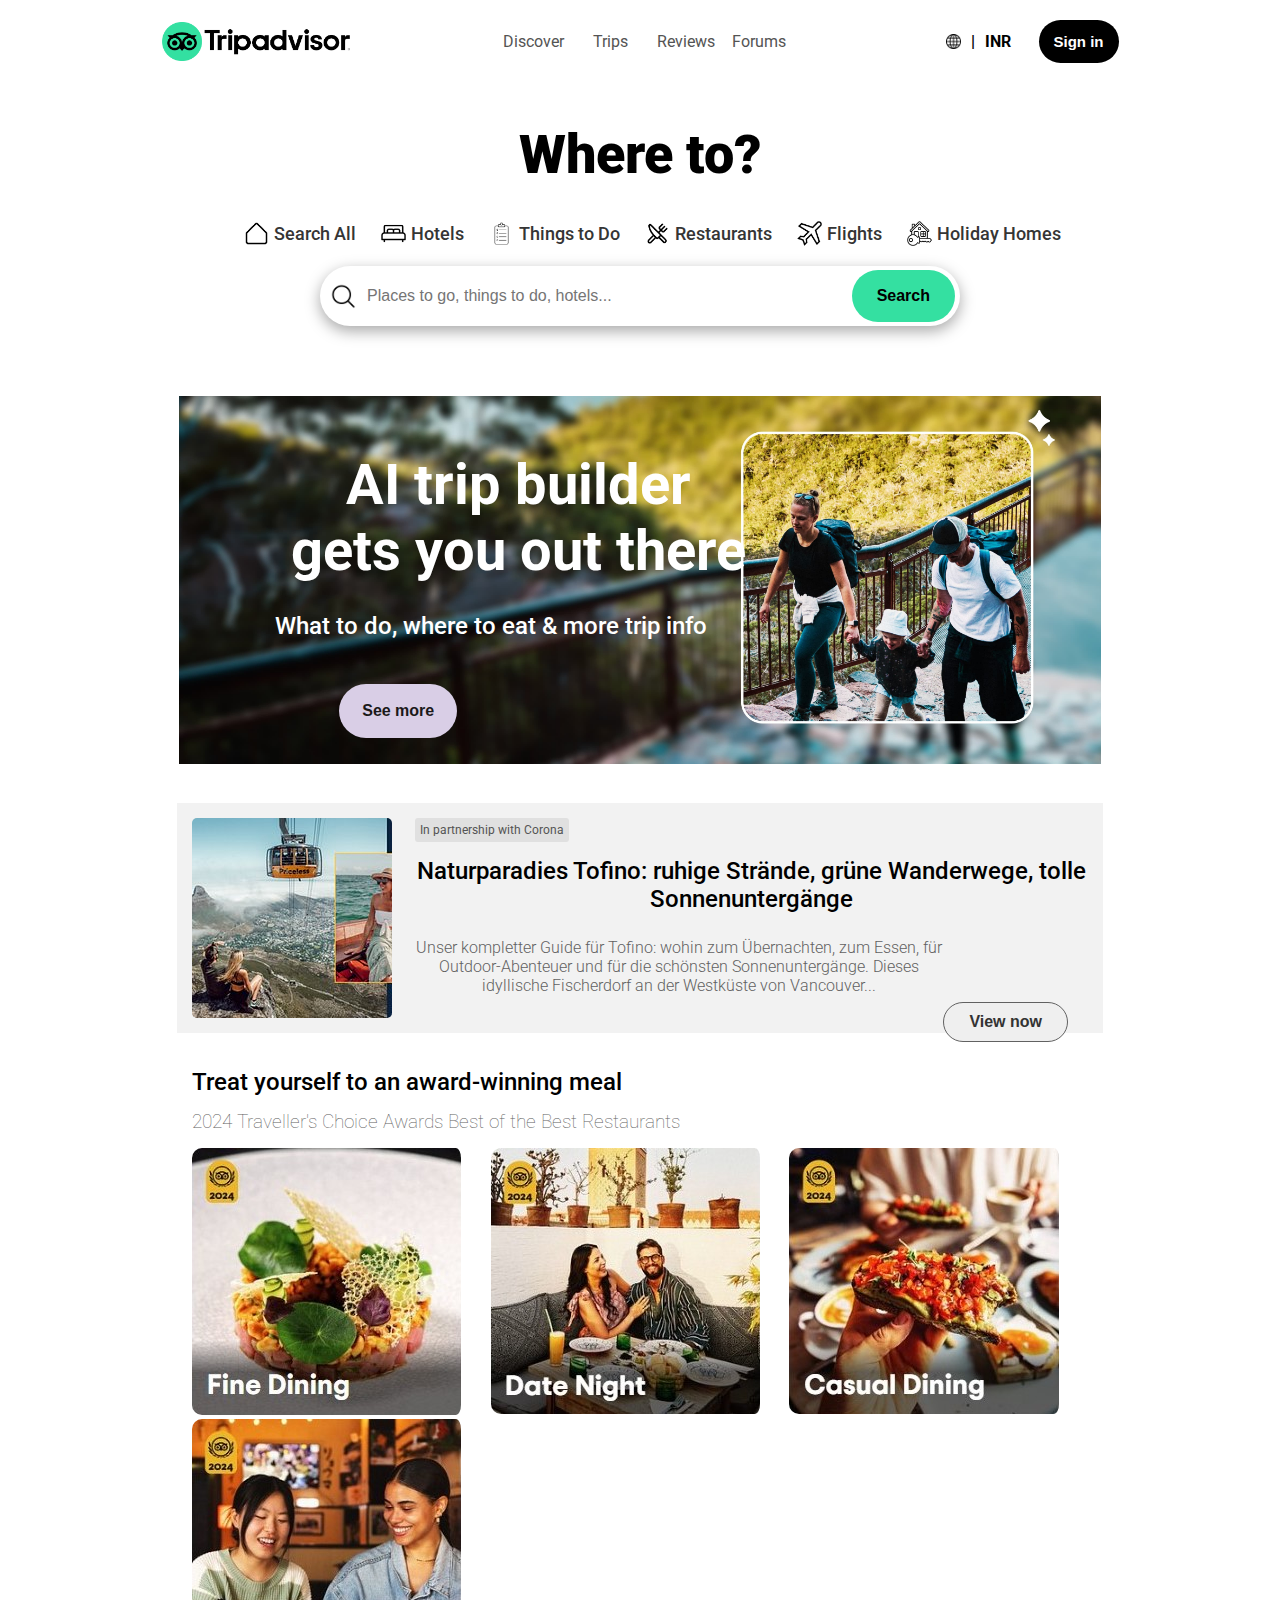
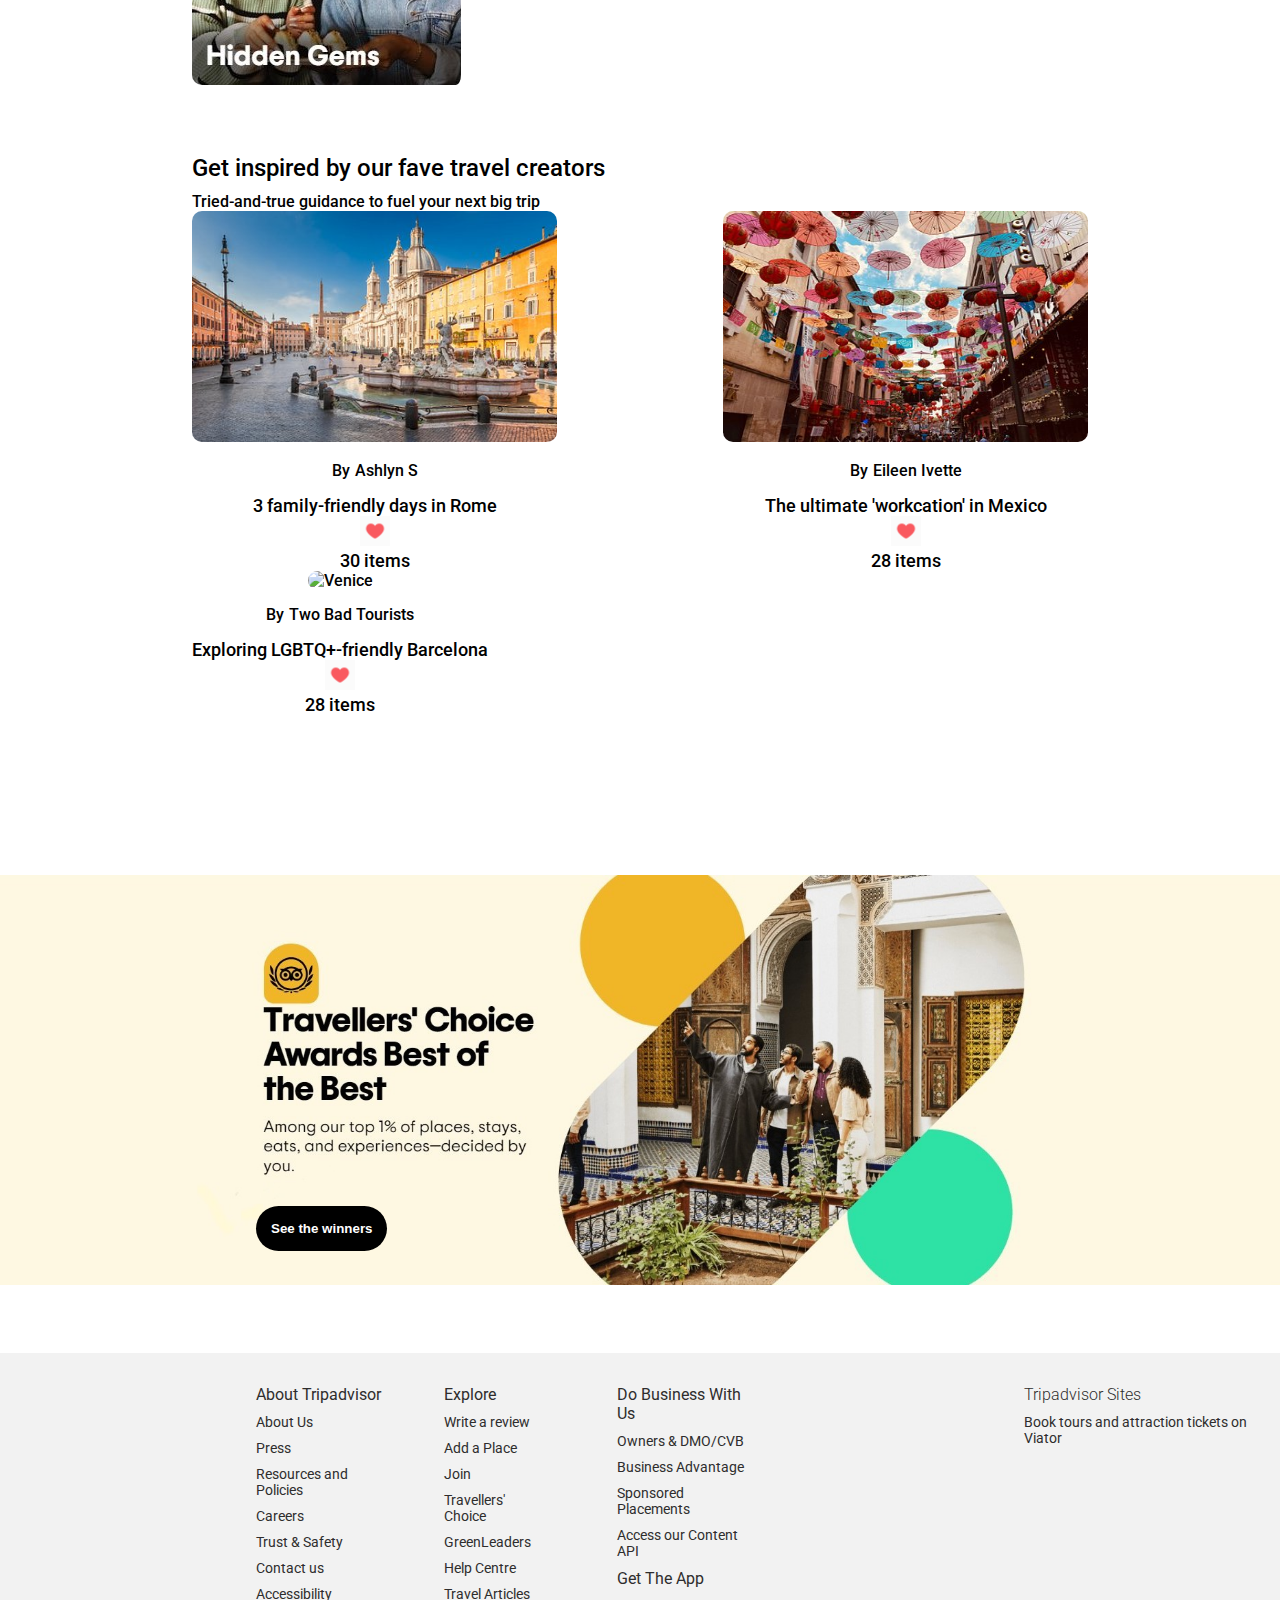
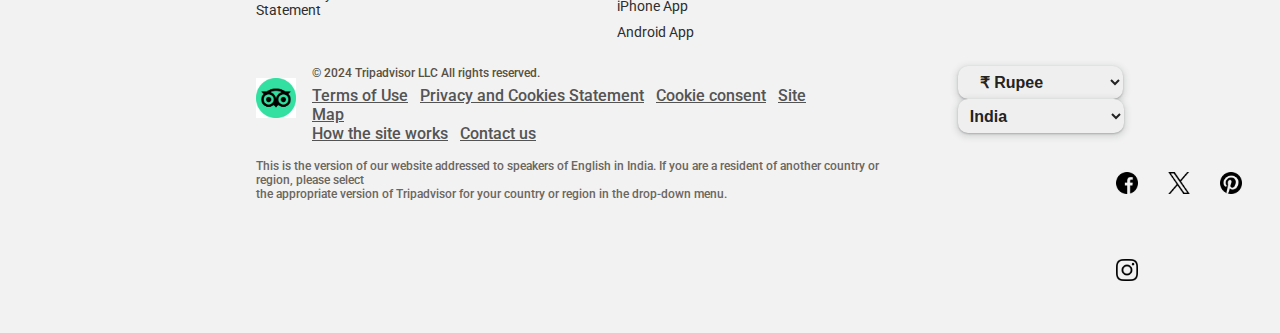
==== commit 3c24dea4: "created responsiveness for most of the contents" ====
--- a/index.html
+++ b/index.html
@@ -124,10 +124,6 @@
     <div class="locations-section">
         <h2>Get inspired by our fave travel creators</h2>
         <p>Tried-and-true guidance to fuel your next big trip</p>
-
-
-
-
 <div class="locations-section-container">
 
 
@@ -264,12 +260,12 @@
             <div class="footer-section-two-policy">
                 <p>© 2024 Tripadvisor LLC All rights reserved.</p>
                 <span>
-                    <a href="#"> Terms of Use</a>
-                    <a href="#">Privacy and Cookies Statement</a>
+                    <a href="https://tripadvisor.mediaroom.com/in-terms-of-use"> Terms of Use</a>
+                    <a href="https://tripadvisor.mediaroom.com/in-privacy-policy">Privacy and Cookies Statement</a>
                     <a href="#">Cookie consent</a>
-                    <a href="#">Site Map</a> <br>
-                    <a href="#">How the site works</a>
-                    <a href="#">Contact us</a>
+                    <a href="https://www.tripadvisor.in/SiteIndex">Site Map</a> <br>
+                    <a href="https://www.tripadvisor.in/HowTheSiteWorks.html">How the site works</a>
+                    <a href="https://tripadvisor.mediaroom.com/IN-contact-us">Contact us</a>
                 </span>
             </div>
             <div class="footer-section-two-inputs">
--- a/style.css
+++ b/style.css
@@ -169,7 +169,7 @@
 
 
 .banner-section {
-    width: 70%; 
+    width: 72%; 
     max-width: 1200px;
     margin-left: auto; 
     margin-right: auto; 
@@ -185,8 +185,8 @@
 .banner-section h2 {
     color: rgb(255, 255, 255);
     position: absolute;
-    left: 22%;
-    top: 15%;
+    left: 2em;
+    top: 1em;
     font-size: 56px;
     font-weight: 800px;
     margin-bottom: 10px;
@@ -195,8 +195,8 @@
 .banner-section p {
     color: rgb(255, 255, 255);
     position: absolute;
-    left: 22%;
-    top: 48%;
+    left: 4em;
+    top: 9em;
     font-size: 24px;
     font-weight: 600px;
 }
@@ -205,8 +205,8 @@
 
 .banner-section button {
     position: absolute;
-    left: 25%;
-    top: 60%;
+    left: 10em;
+    top: 18em;
     background-color: #d9cee6;
     padding: 18px 23px;
     border-radius: 30px;
@@ -233,6 +233,7 @@
     background-color: #F2F2F2;
     padding: 15px;
     width: 70%; 
+    height: 200px;
     max-width: 1200px;
     margin-left: auto; 
     margin-right: auto; 
@@ -285,6 +286,7 @@
 border-radius: 30px;
 font-size: 16px;
 font-weight: 700;
+margin-top: 4em;
 
     white-space: nowrap;
 cursor: pointer;
@@ -311,6 +313,8 @@
 .meal-section-card {
     position: relative;
    
+   
+   
 }
 .meal-section-card h2 {
     font-weight: 500;
@@ -324,8 +328,14 @@
 }
 .meal-section-card-pic-container {
     display: flex;
+    flex-wrap: wrap;
     justify-content: space-between;
     
+    
+}
+.meal-section-card-pic {
+    flex-grow: 1;
+    flex-basis: 20%;
 }
 .meal-section-card-pic img {
     transition: filter 0.2s ease;
@@ -351,9 +361,7 @@
     max-width: 1200px;
     margin-left: auto; 
     margin-right: auto;
-    margin-top: 65px;    
-   
-  
+    margin-top: 65px;  
     margin-bottom: 10em;
 }
 .locations-section h2 {
@@ -364,12 +372,16 @@
 .locations-section-container {
     display: flex;
     justify-content: space-between;
-          
+    flex-wrap: wrap;
+    flex-grow: 1;
+    flex-basis: 20%;    
 }
 .locations-section-card {
     display: flex;
     flex-direction: column;
     text-align: center;
+    
+
 }
 .locations-section-card-by {
     display: flex;
@@ -580,6 +592,7 @@
     padding-right: 8px;
     color: #545454;
     cursor: pointer;
+    text-decoration: underline;
 }
 
 .footer-section-two-policy span a:hover {
@@ -638,3 +651,26 @@
 }
 
 
+@media screen and (max-width:600px) {
+body {
+    font-size: 10px;
+}
+    
+}
+
+@media screen and (max-width:600px) {
+
+.meal-section-card-pic {
+        flex-basis: 40%;
+        margin-top: 15px;
+        text-align: center;
+    }
+    .locations-section-card {
+        flex-basis: 40%;
+        margin-top: 60px;
+
+    }
+    .footer-section-one-advisor {
+        display: none;
+    }
+}
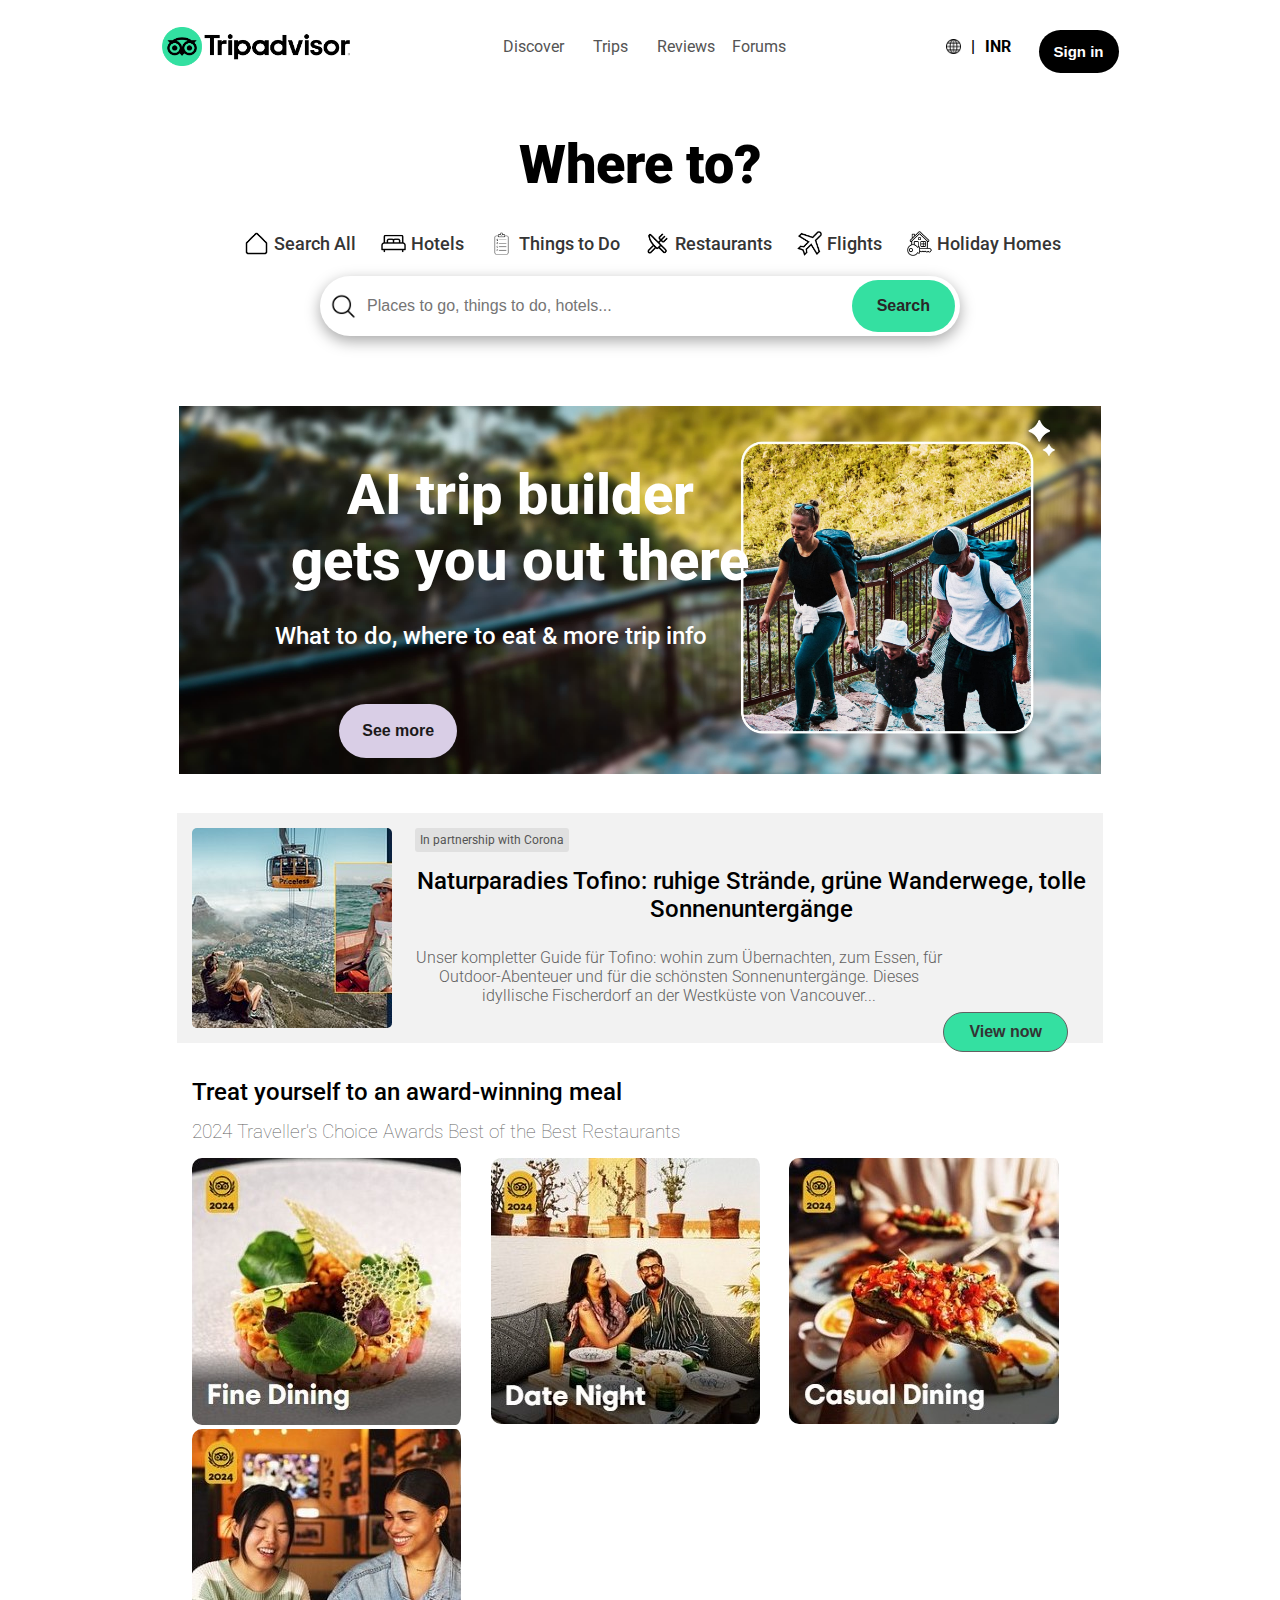
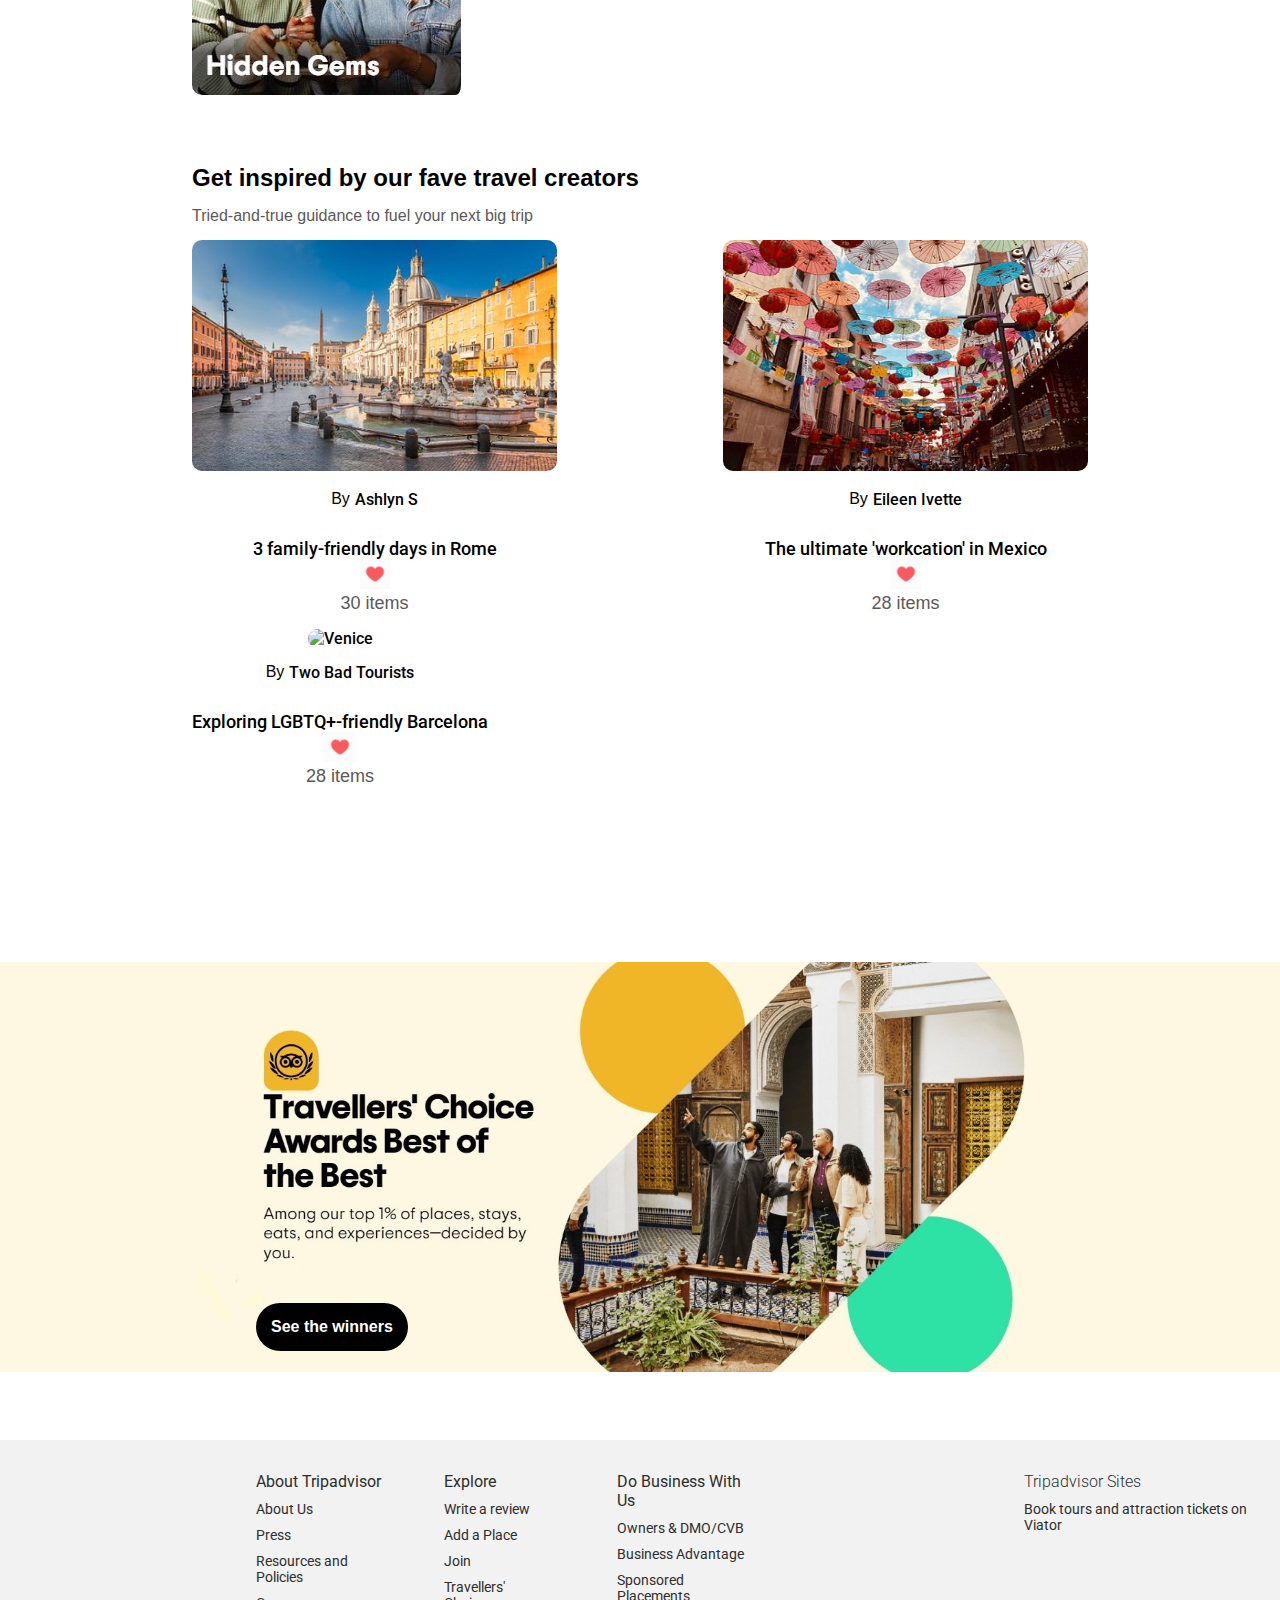
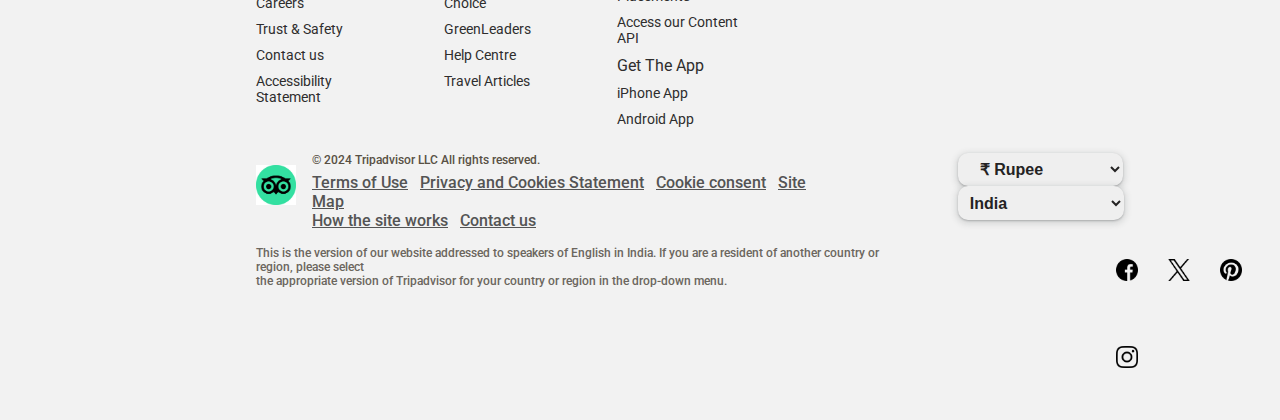
==== commit c7f06f98: "completed the project with all effects needed" ====
--- a/index.html
+++ b/index.html
@@ -13,7 +13,7 @@
 
 <body>
     <nav>
-        <div class="nav-section">
+        <div class="nav-section">           
             <img src="./images/logo.jpg" alt="Tripadvisor">
 
             <div class="nav-section__menu">
@@ -28,18 +28,21 @@
                     <p>|</p>
                     <p>INR</p>
                 </div>
-
-                <button>Sign in</button>
-            </div>
-
+                <button>Sign in</button>                              
+            </div>
+        </div>
+        <div class="nav-section-small">
+            <img class="nav-section-small__menu" src="./images/menu.png" alt="menu">
+            <img class="nav-section-small__logo" src="./images/logo.jpg" alt="Tripadvisor">
+            <img class="nav-section-small__user" src="./images/user2.png" alt="">
         </div>
     </nav>
 
     <div class="search-section">
         <h1>Where to?</h1>
         <div class="search-section__menu">
-            <img src="./images/search all.png" alt="search">
-            <a href="#">Search All</a>
+            <img class="search-section__menu__line"  src="./images/search all.png" alt="search">
+            <a  class="search-section__menu__line" href="#">Search All</a>
             <img src="./images/bed.png" alt="bed">
             <a href="#">Hotels</a>
             <img src="./images/task.png" alt="task">
@@ -56,8 +59,15 @@
             <input type="text" placeholder="Places to go, things to do, hotels...">
             <button>Search</button>
         </div>
-
-    </div>
+        <div class="search-section-small">
+            <div class="search-section-small1"><img src="./images/search.png" alt="">
+                <input type="text" placeholder="Places to go, things to do, hotels..."></div>
+            <button>Search</button>
+        </div>
+    </div>
+
+
+
     <div class="banner-section">
         <img src="./images/Banner-image.jpg" alt="">
         <h2>AI trip builder <br> gets you out there</h2>
@@ -124,6 +134,7 @@
     <div class="locations-section">
         <h2>Get inspired by our fave travel creators</h2>
         <p>Tried-and-true guidance to fuel your next big trip</p>
+        
 <div class="locations-section-container">
 
 
--- a/style.css
+++ b/style.css
@@ -18,6 +18,10 @@
     padding: 20px;
 }
 
+.nav-section-small {
+    display: none;
+}
+
 .nav-section img {
     width: 188px;
     height: 100%;
@@ -48,6 +52,9 @@
     text-decoration: none;
     color: #545454;
 }
+
+
+
 
 .nav-section__menu a:hover {
     text-decoration: underline;
@@ -95,12 +102,31 @@
     background-color: #333333;
 }
 
+.nav-section-600 {
+    display: none;
+}
+
+
+
+
+
+
+
+
+
+
+
 .search-section {
     display: flex;
     align-items: center;
     flex-direction: column;
     margin-bottom: 70px;
     margin-top: 40px;
+
+
+
+
+
 }
 
 .search-section h1 {
@@ -114,12 +140,17 @@
     margin-top: 30px;
     font-size: 18px;
     font-weight: 500;
+    overflow-x: auto;
+    max-width: 100%;
+    white-space: nowrap;
+
 }
 
 .search-section__menu img {
     height: 35px;
     width: 35px;
     margin-left: 20px;
+
 }
 
 .search-section__menu a {
@@ -138,6 +169,54 @@
     box-shadow: rgba(0, 0, 0, 0.35) 0px 5px 15px;
 }
 
+.search-section-small {
+    display: none;
+    justify-content: center;
+    flex-direction: column;
+    box-shadow:10px 10px 5px 0;
+    width: 90%;    
+    padding: 15px;
+    margin-top: 20px;
+    border-radius: 10px;  
+    box-shadow: 0px 0px 10px rgba(0, 0, 0, 0.5); 
+   
+}
+.search-section-small1 {
+    display: flex;
+    align-items: center;
+    border-bottom: solid 1px rgb(223, 216, 216);
+    padding: 10px;
+    gap: 10px;
+    
+
+}
+.search-section-small1 img {
+    height: 25px;
+}
+.search-section-small input {
+    border: none;
+    font-size: 16px;       
+    width: 100%;
+    font-weight: 500;
+}
+.search-section-small input:focus {
+outline: none;
+
+}
+button {
+margin-top: 10px;
+background-color: #34E0A1;
+border: none;
+padding: 15px;
+border-radius: 25px;
+font-size: 16px;
+font-weight: 600;
+color: rgb(41, 39, 39);
+
+
+} 
+
+
 .search-section__search img {
     height: 27px;
     width: 27px;
@@ -169,13 +248,13 @@
 
 
 .banner-section {
-    width: 72%; 
+    width: 72%;
     max-width: 1200px;
-    margin-left: auto; 
-    margin-right: auto; 
+    margin-left: auto;
+    margin-right: auto;
     position: relative;
     text-align: center;
-   
+
 }
 
 .banner-section img {
@@ -188,7 +267,7 @@
     left: 2em;
     top: 1em;
     font-size: 56px;
-    font-weight: 800px;
+    font-weight: 800;
     margin-bottom: 10px;
 }
 
@@ -232,66 +311,74 @@
 .mini-banner-section {
     background-color: #F2F2F2;
     padding: 15px;
-    width: 70%; 
+    width: 70%;
     height: 200px;
     max-width: 1200px;
-    margin-left: auto; 
-    margin-right: auto; 
+    margin-left: auto;
+    margin-right: auto;
     position: relative;
     text-align: center;
     margin-top: 35px;
     display: flex;
     cursor: pointer;
-    
-}
+
+}
+
 .mini-banner-section-pic {
     display: inline-block;
 }
+
 .mini-banner-section img {
     border-radius: 5px;
     margin-right: 23px;
 }
+
 .mini-banner-section-content {
     margin-left: 0;
 }
 
 .mini-banner-section-corona {
-    background-color:#E0E0E0 ;
+    background-color: #E0E0E0;
     width: 12em;
     border-radius: 3px;
     padding: 5px;
     color: #545454;
     font-size: 12px;
-    font-weight: 400;  
+    font-weight: 400;
     margin-bottom: 15px;
-    
-  
-}
+
+
+}
+
 .mini-banner-section-h2 h2 {
     font-weight: 500;
- 
-  
-}
+
+
+}
+
 .mini-banner-section-desc {
     font-weight: 300;
     display: flex;
-color: #616161;
-margin-top: 25px;
-margin-right :20px; ;
-
-}
+    color: #616161;
+    margin-top: 25px;
+    margin-right: 20px;
+    ;
+
+}
+
 .mini-banner-section-desc button {
     padding: 10px 25px;
-color: #333333;
-border-radius: 30px;
-font-size: 16px;
-font-weight: 700;
-margin-top: 4em;
+    color: #333333;
+    border-radius: 30px;
+    font-size: 16px;
+    font-weight: 700;
+    margin-top: 4em;
 
     white-space: nowrap;
-cursor: pointer;
-border: solid #616161 .5px;
-}
+    cursor: pointer;
+    border: solid #616161 .5px;
+}
+
 .mini-banner-section-desc button:hover {
     color: white;
     background-color: black;
@@ -303,123 +390,145 @@
 
 
 .meal-section {
-    width: 70%; 
+    width: 70%;
     max-width: 1200px;
-    margin-left: auto; 
+    margin-left: auto;
     margin-right: auto;
     margin-top: 35px;
 
 }
+
 .meal-section-card {
     position: relative;
-   
-   
-   
-}
+
+
+
+}
+
 .meal-section-card h2 {
     font-weight: 500;
     margin-bottom: 15px;
-   
-}
+
+}
+
 .meal-section-card h3 {
     margin-bottom: 15px;
     color: #616161;
     font-weight: 100;
 }
+
 .meal-section-card-pic-container {
     display: flex;
     flex-wrap: wrap;
     justify-content: space-between;
-    
-    
-}
+
+
+}
+
 .meal-section-card-pic {
     flex-grow: 1;
     flex-basis: 20%;
 }
+
 .meal-section-card-pic img {
     transition: filter 0.2s ease;
     border-radius: 10px;
     padding-right: 5px;
+
+}
+
+.meal-section-card-pic img:hover {
+    cursor: pointer;
+    filter: invert(0.1) brightness(1.2) saturate(1.1);
+
+
+}
+
+
+
+
+
+
+.locations-section {
+    width: 70%;
+    max-width: 1200px;
+    margin-left: auto;
+    margin-right: auto;
+    margin-top: 65px;
+    margin-bottom: 10em;
+}
+
+.locations-section h2 {
     
-}
-
-.meal-section-card-pic img:hover {
-    cursor: pointer;
-    filter: invert(0.1) brightness(1.2) saturate(1.1);
-   
-    
-}
-
-
-
-
-
-
-.locations-section {
-    width: 70%; 
-    max-width: 1200px;
-    margin-left: auto; 
-    margin-right: auto;
-    margin-top: 65px;  
-    margin-bottom: 10em;
-}
-.locations-section h2 {
- font-weight: 500;
- margin-bottom: 10px;
-
-}
+    margin-bottom: 15px;
+    font-family: "Trip Sans VF", "Trip Sans", Arial, sans-serif;
+    font-weight: 700;
+
+}
+.locations-section p {
+    margin-bottom: 15px;
+    color: #5c5858;
+    font-family: "Trip Sans VF", "Trip Sans", Arial, sans-serif;
+}
+
 .locations-section-container {
     display: flex;
     justify-content: space-between;
     flex-wrap: wrap;
     flex-grow: 1;
-    flex-basis: 20%;    
-}
+    flex-basis: 20%;
+}
+
 .locations-section-card {
     display: flex;
     flex-direction: column;
     text-align: center;
-    
-
-}
+
+
+}
+
 .locations-section-card-by {
     display: flex;
-    justify-content: center; 
-    color: black; 
-  
+    justify-content: center;
+    color: black;
+
     margin-top: 15px;
     gap: 5px;
 }
+
 .locations-section-card-pic img {
     height: 231px;
     width: 365px;
     border-radius: 10px;
     transition: filter 0.2s ease;
 }
+
 .locations-section-card-pic img:hover {
     cursor: pointer;
     filter: invert(0.1) brightness(1.2) saturate(1.1);
 }
 
-.locations-section-card-by p, a {
+.locations-section-card-by p,a {
     color: black;
     text-decoration: none;
 }
+
 .locations-section-card-by a:hover {
-text-decoration: underline;
-}
+    text-decoration: underline;
+}
+
 .locations-section-card-rating {
     margin-top: 15px;
     font-size: 18px;
 }
+
 .locations-section-card-rating a:hover {
     text-decoration: underline;
-    }
+}
 
 .locations-section-card-rating img {
     height: 30px;
-    
+
 }
 
 
@@ -430,11 +539,12 @@
 
 .travellers-section {
     position: relative;
-    
-}
+
+}
+
 .travellers-section img {
-    width: 100%; 
-}  
+    width: 100%;
+}
 
 .travellers-section button {
     position: absolute;
@@ -456,7 +566,7 @@
 
 .footer-section {
     background-color: #F2F2F2;
-    margin-top:4em ;
+    margin-top: 4em;
 }
 
 .footer-section-one {
@@ -567,7 +677,7 @@
     align-items: center;
     margin-left: 20%;
     margin-top: 1em;
-    
+
 }
 
 .footer-section-two-logo img {
@@ -583,7 +693,7 @@
 
 .footer-section-two-policy p {
     font-size: 12px;
-    color:#585044;
+    color: #585044;
     margin-bottom: 0.5em;
 
 }
@@ -600,9 +710,9 @@
 }
 
 .footer-section-two-inputs {
-    
+
     margin-left: 14%;
-    
+
 
 }
 
@@ -612,38 +722,42 @@
     box-shadow: rgba(60, 64, 67, 0.3) 0px 1px 2px 0px, rgba(60, 64, 67, 0.15) 0px 2px 6px 2px;
     font-size: 16px;
     font-weight: 700;
-    color:rgb(36, 35, 35);
-    border:none ;
+    color: rgb(36, 35, 35);
+    border: none;
     margin-right: 10px;
 }
+
 .footer-section-two-inputs-Countries {
     padding-top: 8px;
     padding-bottom: 7px;
-    padding-right:  35px;
+    padding-right: 35px;
     padding-left: 8px;
     border-radius: 10px;
-    border:none ;
+    border: none;
     font-size: 16px;
     font-weight: 700;
     color: rgb(36, 35, 35);
     box-shadow: rgba(60, 64, 67, 0.3) 0px 1px 2px 0px, rgba(60, 64, 67, 0.15) 0px 2px 6px 2px;
-    
+
 }
 
 .footer-section-three {
     display: flex;
     margin-left: 20%;
     margin-top: 1em;
-    
-}
+
+}
+
 .footer-section-three-desc {
     font-size: 12px;
-    color:#6b665e;
-}
+    color: #6b665e;
+}
+
 .footer-section-three-media {
     margin-left: 13em;
-    
-}
+
+}
+
 .footer-section-three-media img {
     height: 22px;
     margin: .8em;
@@ -651,26 +765,108 @@
 }
 
 
-@media screen and (max-width:600px) {
-body {
-    font-size: 10px;
-}
-    
-}
-
-@media screen and (max-width:600px) {
-
-.meal-section-card-pic {
+
+/* responsive for Meal, location and Nav sections */
+
+@media screen and (max-width:800px) {
+
+    body {
+        font-size: 10px;
+    }
+
+    .meal-section-card-pic {
         flex-basis: 40%;
         margin-top: 15px;
         text-align: center;
     }
+
+   
+    .footer-section-one-advisor {
+        display: none;
+    }
+
+    .nav-section {
+        display: none;
+    }
+
+    .nav-section-small {
+        display: flex;
+        justify-content: space-around;
+        align-items: center;
+        margin-top: 40px;
+    }
+
+    .nav-section-small__menu {
+        height: 20px;
+        cursor: pointer;
+    }
+
+    .nav-section-small__logo {
+        width: 132px;
+        cursor: pointer;
+    }
+
+    .nav-section-small__user {
+        height: 25px;
+        cursor: pointer;
+    }
+
+}
+
+/* Responsive for search section */
+
+@media screen and (max-width:600px) {
+
+    .search-section__menu {
+
+        overflow-x: auto;
+
+    }
+    .search-section__search {
+        display: none;
+    }
+    .search-section-small {
+        display: flex;
+    }
+    .search-section h1 {
+        display: none;
+}
+.mini-banner-section {
+    display: none;
+}
+.meal-section-card h2 {
+    font-size: 24px;
+}
+.meal-section-card h3 {
+    font-size: 16px;
+    font-family: Trip Sans VF, "Trip Sans", Arial, sans-serif;
+    font-weight: 400;
+
+}
+}
+
+/* Responsive for locations section */
+
+@media screen and (max-width:600px) {
+
     .locations-section-card {
         flex-basis: 40%;
-        margin-top: 60px;
-
-    }
-    .footer-section-one-advisor {
-        display: none;
-    }
-}
+        margin-bottom: 60px;
+
+    }
+
+    .locations-section h2 {
+             font-size: 24px;
+        font-family: "Trip Sans VF", "Trip Sans", Arial, sans-serif;
+        font-weight: 600;    
+    }
+    .locations-section p {
+        
+        font-size: 16px;
+        color: #5c5858;
+        font-family: "Trip Sans VF", "Trip Sans", Arial, sans-serif;
+    }
+    .locations-section-card-by a {
+        font-size: 16px;
+    }
+}
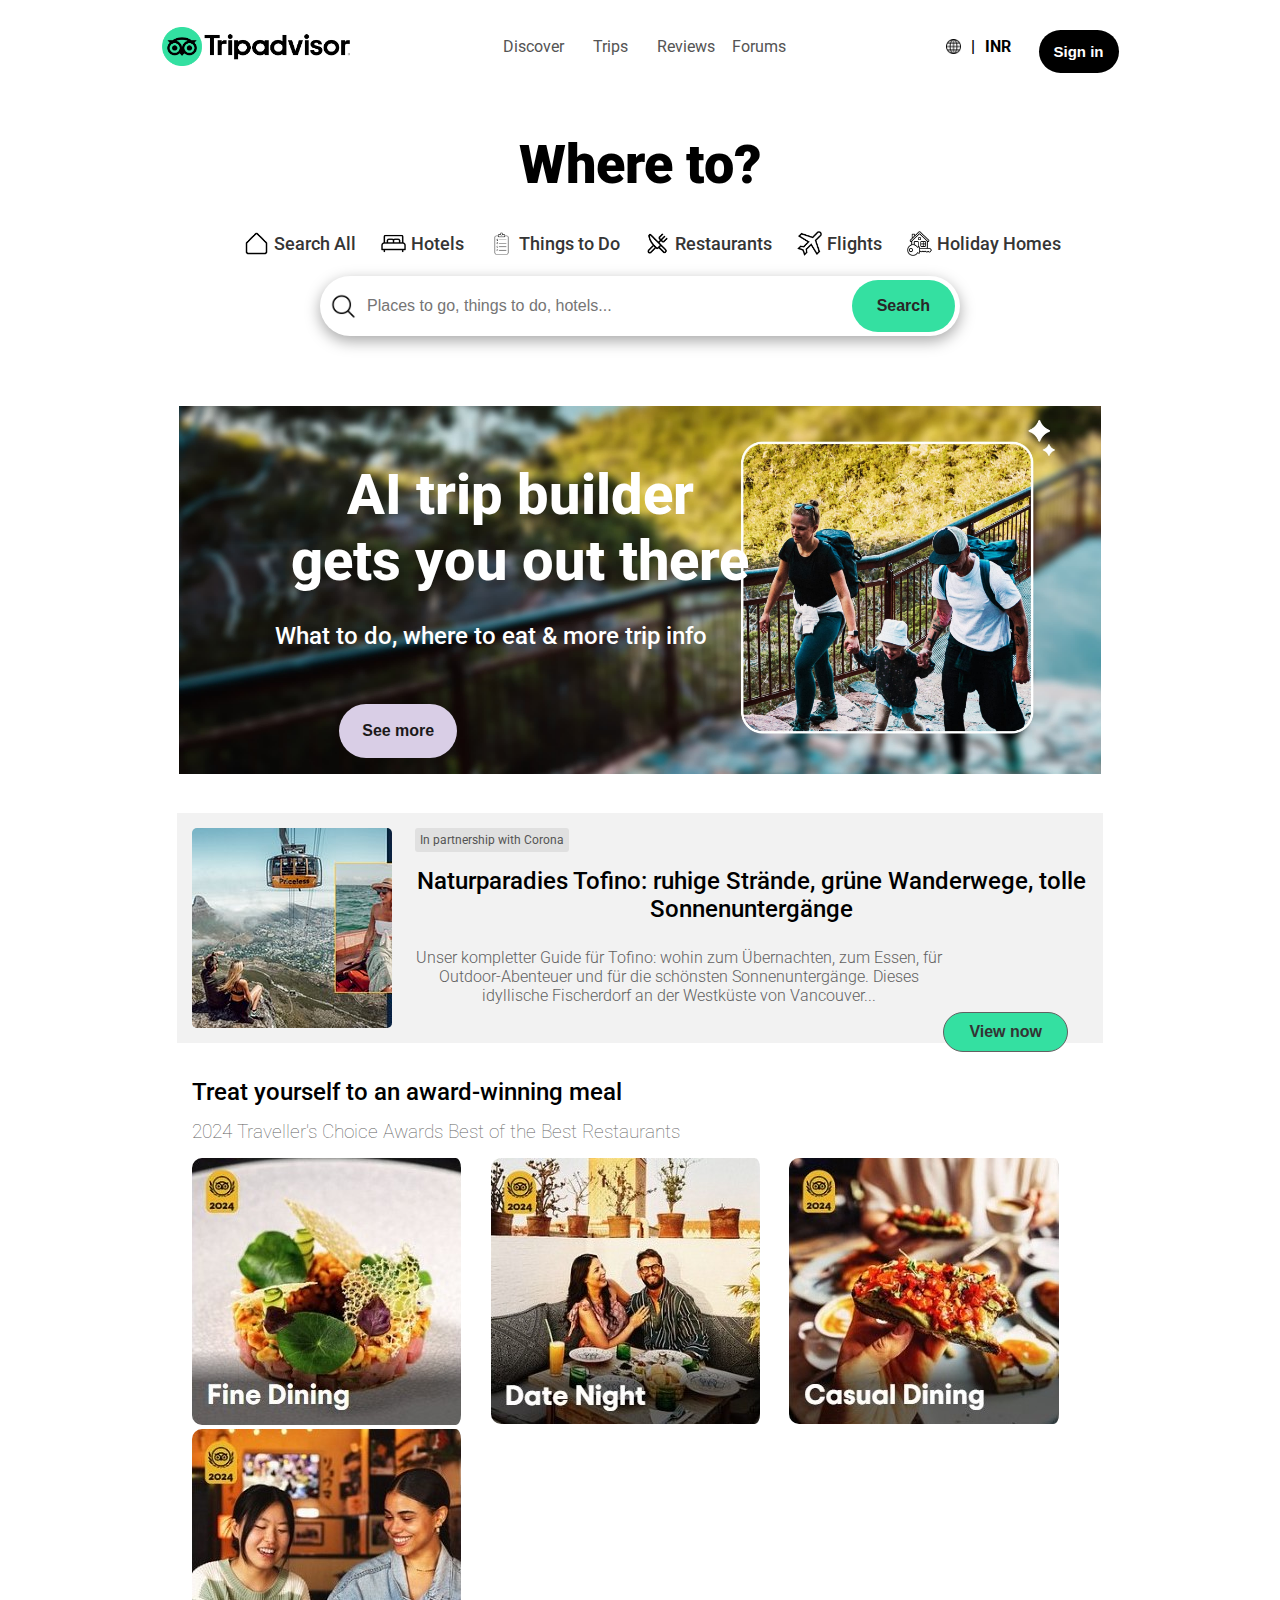
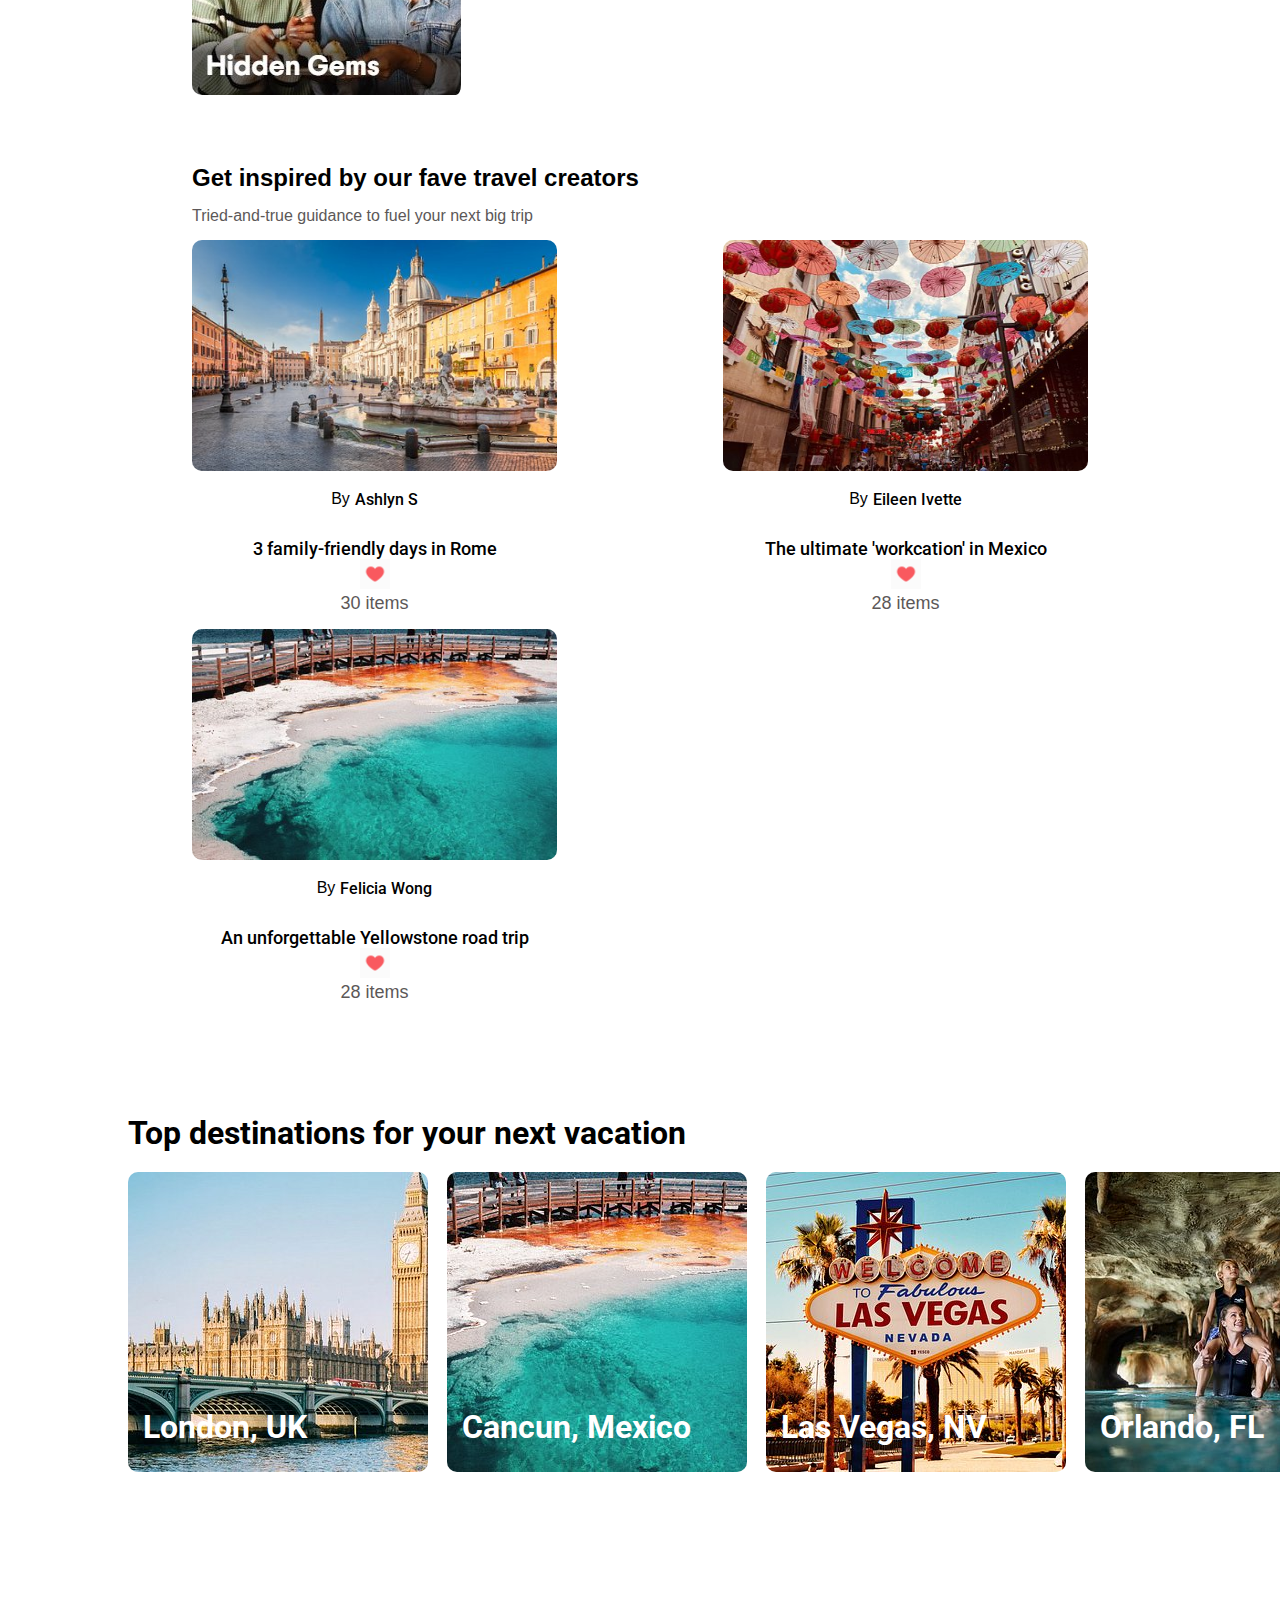
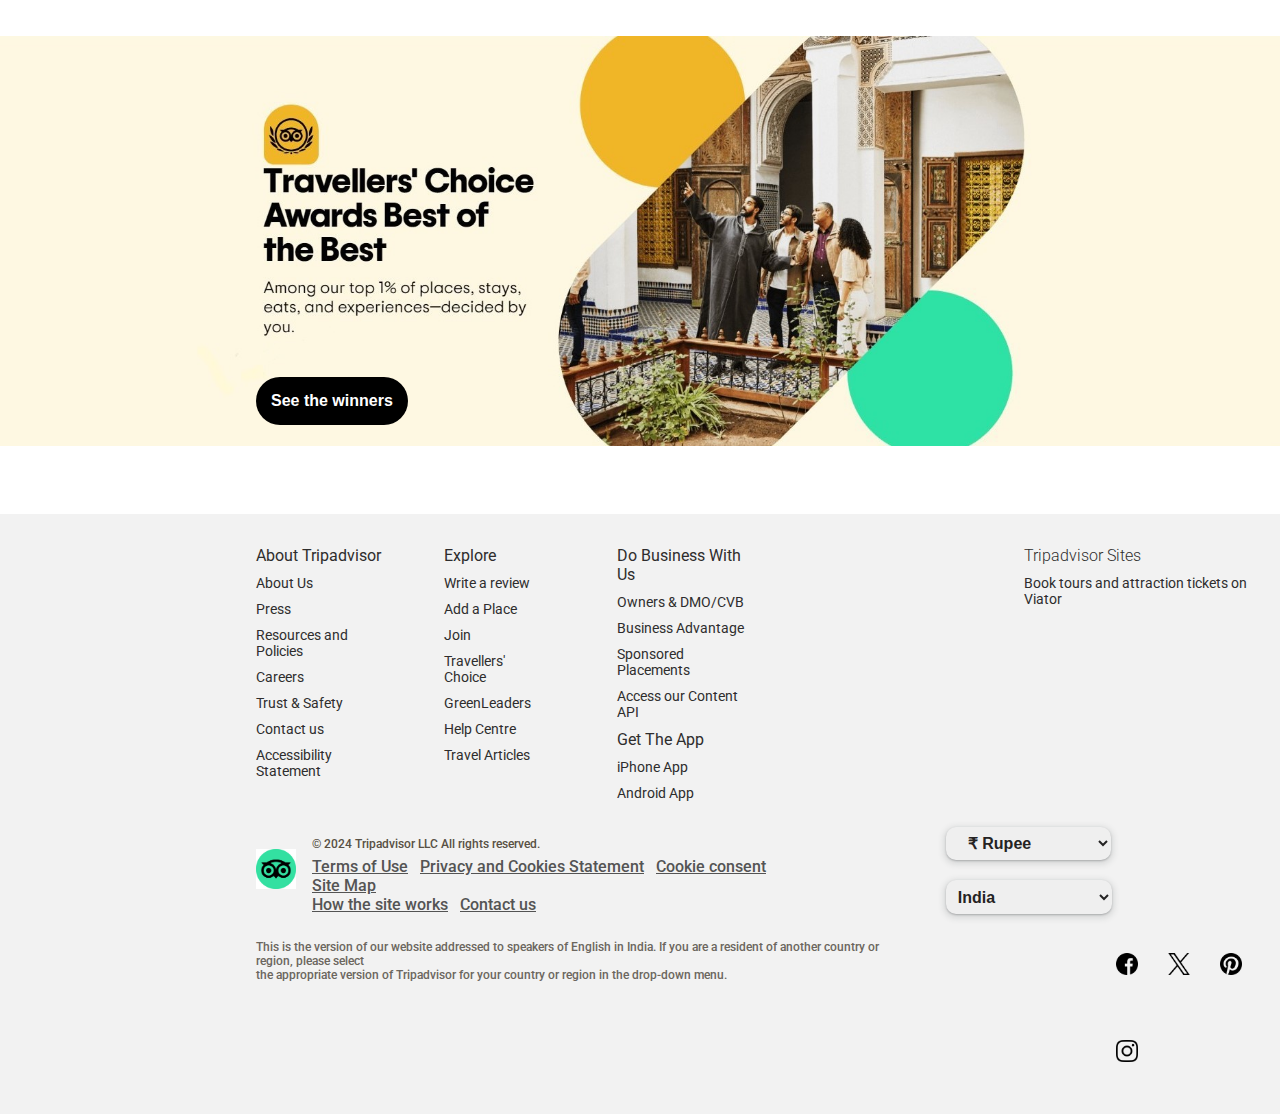
==== commit 5146e283: "Finished the projects completely, Updated all the corrections" ====
--- a/index.html
+++ b/index.html
@@ -13,7 +13,7 @@
 
 <body>
     <nav>
-        <div class="nav-section">           
+        <div class="nav-section">
             <img src="./images/logo.jpg" alt="Tripadvisor">
 
             <div class="nav-section__menu">
@@ -28,7 +28,7 @@
                     <p>|</p>
                     <p>INR</p>
                 </div>
-                <button>Sign in</button>                              
+                <button>Sign in</button>
             </div>
         </div>
         <div class="nav-section-small">
@@ -41,8 +41,8 @@
     <div class="search-section">
         <h1>Where to?</h1>
         <div class="search-section__menu">
-            <img class="search-section__menu__line"  src="./images/search all.png" alt="search">
-            <a  class="search-section__menu__line" href="#">Search All</a>
+            <img class="search-section__menu__line" src="./images/search all.png" alt="search">
+            <a class="search-section__menu__line" href="#">Search All</a>
             <img src="./images/bed.png" alt="bed">
             <a href="#">Hotels</a>
             <img src="./images/task.png" alt="task">
@@ -61,7 +61,8 @@
         </div>
         <div class="search-section-small">
             <div class="search-section-small1"><img src="./images/search.png" alt="">
-                <input type="text" placeholder="Places to go, things to do, hotels..."></div>
+                <input type="text" placeholder="Places to go, things to do, hotels...">
+            </div>
             <button>Search</button>
         </div>
     </div>
@@ -73,6 +74,18 @@
         <h2>AI trip builder <br> gets you out there</h2>
         <p>What to do, where to eat & more trip info</p>
         <button>See more</button>
+    </div>
+
+    <div class="banner-section-small">
+        <img src="./images/Banner-small.jpg" alt="">
+        <div class="banner-section-small-title">
+            <p>Powered by AI</p>
+            <h3>BETA</h3>
+        </div>
+        <h1>AI trip builder gets you out there</h1>
+        <h2>Get a whole getaway’s worth of ideas made for you—ready in seconds. </h2>
+
+        <button> <img src="./images/map.png" alt="">Try it</button>
     </div>
 
 
@@ -112,21 +125,21 @@
             <h3>2024 Traveller's Choice Awards Best of the Best Restaurants</h3>
             <div class="meal-section-card-pic-container">
                 <div class="meal-section-card-pic">
-                    <img src="./images/M1.jpg" alt="Fine Dining"> 
-                </div>   
+                    <img src="./images/M1.jpg" alt="Fine Dining">
+                </div>
                 <div class="meal-section-card-pic">
-                    <img src="./images/M2.jpg" alt="Fine Dining"> 
-                </div> 
+                    <img src="./images/M2.jpg" alt="Fine Dining">
+                </div>
                 <div class="meal-section-card-pic">
-                    <img src="./images/M3.jpg" alt="Fine Dining"> 
-                </div> 
+                    <img src="./images/M3.jpg" alt="Fine Dining">
+                </div>
                 <div class="meal-section-card-pic">
-                    <img src="./images/M4.jpg" alt="Fine Dining"> 
-                </div>   
-            </div>
-            
-        </div>
-        
+                    <img src="./images/M4.jpg" alt="Fine Dining">
+                </div>
+            </div>
+
+        </div>
+
     </div>
 
 
@@ -134,98 +147,156 @@
     <div class="locations-section">
         <h2>Get inspired by our fave travel creators</h2>
         <p>Tried-and-true guidance to fuel your next big trip</p>
-        
-<div class="locations-section-container">
-
-
-
-    <div class="locations-section-card">
-
-        <div class="locations-section-card-pic">
-            <img src="./images/L1.jpg" alt="Venice">
-        </div>
-        <div class="locations-section-card-by">
-            <p>By</p>
-            <a href="#">Ashlyn S</a>
-        </div>
-        <div class="locations-section-card-rating">
-            <a href="#">3 family-friendly days in Rome <br>
-                <img src="./images/heart.png" alt="heart">
-
-                <p>30 items</p>
-            </a>
-
-        </div>
-    </div>
-
-
-    <div class="locations-section-card">
-        <div class="locations-section-card-pic">
-            <img src="./images/L2.jpg" alt="Venice">
-        </div>
-        <div class="locations-section-card-by">
-            <p>By</p>
-            <a href="#">Eileen Ivette</a>
-        </div>
-        <div class="locations-section-card-rating">
-            <a href="#">The ultimate 'workcation' in Mexico <br>
-                <img src="./images/heart.png" alt="heart">
-
-                <p>28 items</p>
-            </a>
-
-        </div>
-    </div>
-
-
-    <div class="locations-section-card">
-        <div class="locations-section-card-pic">
-            <img src="./images/L3.jpg" alt="Venice">
-        </div>
-        <div class="locations-section-card-by">
-            <p>By</p>
-            <a href="#">Two Bad Tourists</a>
-        </div>
-        <div class="locations-section-card-rating">
-            <a href="#">Exploring LGBTQ+-friendly Barcelona <br>
-                <img src="./images/heart.png" alt="heart">
-
-                <p>28 items</p>
-            </a>
-
-        </div>
-    </div>
+
+        <div class="locations-section-container">
+
+
+
+            <div class="locations-section-card">
+
+                <div class="locations-section-card-pic">
+                    <img src="./images/L1.jpg" alt="Venice">
+                </div>
+                <div class="locations-section-card-by">
+                    <p>By</p>
+                    <a href="#">Ashlyn S</a>
+                </div>
+                <div class="locations-section-card-rating">
+                    <a href="#">3 family-friendly days in Rome <br>
+                        <img src="./images/heart.png" alt="heart">
+
+                        <p>30 items</p>
+                    </a>
+
+                </div>
+            </div>
+
+
+            <div class="locations-section-card">
+                <div class="locations-section-card-pic">
+                    <img src="./images/L2.jpg" alt="Venice">
+                </div>
+                <div class="locations-section-card-by">
+                    <p>By</p>
+                    <a href="#">Eileen Ivette</a>
+                </div>
+                <div class="locations-section-card-rating">
+                    <a href="#">The ultimate 'workcation' in Mexico <br>
+                        <img src="./images/heart.png" alt="heart">
+
+                        <p>28 items</p>
+                    </a>
+
+                </div>
+            </div>
+
+
+            <div class="locations-section-card">
+                <div class="locations-section-card-pic">
+                    <img src="./images/L4.jpg" alt="Venice">
+                </div>
+                <div class="locations-section-card-by">
+                    <p>By</p>
+                    <a href="#">Felicia Wong</a>
+                </div>
+                <div class="locations-section-card-rating">
+                    <a href="#">An unforgettable Yellowstone road trip<br>
+                        <img src="./images/heart.png" alt="heart">
+
+                        <p>28 items</p>
+                    </a>
+
+                </div>
+            </div>
+        </div>
+    </div>
+
+
+    <div class="top-destination-section">
+        <h1>Top destinations for your next vacation</h1>
+        <div class="top-destination-section-container">
+            <div class="destination-card">
+                <img src="./images/TD1.jpg" alt="London">
+                <h1>London, UK</h1>
+            </div>
+            <div class="destination-card">
+                <img src="./images/TD5.jpg" alt="Cancun, Mexico">
+                <h1>Cancun, Mexico</h1>
+            </div>
+            <div class="destination-card">
+                <img src="./images/TD4.jpg" alt="Vegas">
+                <h1>Las Vegas, NV</h1>
+            </div>
+            <div class="destination-card">
+                <img src="./images/TD3.jpg" alt="Orlando">
+                <h1>Orlando, FL</h1>
+            </div>
+        </div>
+    
+    </div>
+
+
+    <div class="travellers-section">
+        <img src="./images/Travellers (1).jpg" alt="travellers">
+        <button>See the winners</button>
+    </div>
+    </div>
+
+
+
+    
+
+    
+
+
+    <div class="travellers-section-small">
+
+        <div class="travellers-section-small-badge"> <img src="./images/TC-badge_yellow.png" alt=""></div>
+        <div class="travellers-section-small-title"> <h1>Travelers' Choice Awards Best of the Best</h1></div>
+        <div class="travellers-section-small-desc"><h2>Among our top 1% of places, stays, eats, and experiences—decided by you.</h2></div>
+        <div class="travellers-section-small-button"> <button>See the winners</button></div>
+        <div class="travellers-section-small-bgimage"><img src="./images/travellers small.png" alt=""></div>       
+
+    </div>
+
+<div class="Trending-section">
+    <h1> Trending in Travel</h1>    
+        <a class="Trending-section__title" href="#">Fall Destinations</a>
+
+        <a href="#">Asheville</a>
+        <a href="#">Salem</a>
+        <a href="#">Lisbon</a>
+        <a href="#">Kauai</a>
+        <a href="#">Pigeon Forge</a>
+        <a href="#">New Orleans</a>
+
+        <a href="#">Athens</a>
+        <a href="#">Cusco</a>
+        <a href="#">Bar Harbor</a>
+        <a href="#">Savannah</a>
+        <a href="#">Munich</a>
+        <a href="#">Reykjavik</a>
+        <a href="#">Finger Lakes</a>
+        <a href="#">Orlando</a>
+
+        <a href="#">Dubrovnik
+        </a>
+        <a href="#">Mexico City</a>
+        <a href="#">Eureka Springs</a>
+        <a href="#">Napa Valley</a>
+        <a href="#">Marrakech</a>
+        <a href="#">Buenos Aires</a>
 
 </div>
 
-        
-        
-
-
-    </div>
-
-
-
-
-
-  
-        <div class="travellers-section">
-            <img src="./images/Travellers (1).jpg" alt="travellers">
-            <button>See the winners</button>
-        </div>
-    </div>
-
-
-
-
-
-
-
-
-
-
-
-    
+
+
+
+
+
+
+
+
     <footer class="footer-section">
         <div class="footer-section-one">
             <div class="footer-section-one-About">
@@ -263,7 +334,73 @@
                 <p>Book tours and attraction tickets on Viator</p>
             </div>
         </div>
+
+
+        <div class="footer-section-two-small">
+
+            <div class="business-section">
+                <p> + <a href="#">About Tripadvisor</a></p>
+                <p> + <a href="#">Explore</a></p>
+                <p> + <a href="#">Do Business With Us</a></p>
+                <p> + <a href="#">Get The App</a></p>
+                <p> + <a href="#">Tripadvisor Sites</a></p>
+
+            </div>
+
+            <div class="section-two-small-input">
+                <select name="currency" class="footer-section-two-inputs-currency">
+                    <option value="option1">₹ Rupee</option>
+                    <option value="option2">$ U.S. Dollars</option>
+                    <option value="option3">£ GBP</option>
+                    <option value="option4">€ Euro</option>
+                    <option value="option4">CA$ Canadian </option>
+                </select>
+                <select name="Countries" class="footer-section-two-inputs-Countries">
+                    <option value="Country1">India</option>
+                    <option value="Country2">United States</option>
+                    <option value="Country3">France</option>
+                    <option value="Country4">Italy</option>
+                    <option value="Country5">Germany</option>
+                </select>
+            </div>
+            <div class="footer-section-two-media">
+                <a href="https://www.facebook.com/" target="_blank"><img src="./images/facebook.png" alt="facebook"></a>
+                <a href="https://x.com/" target="_blank"><img src="./images/twitter.png" alt="twitter"></a>
+                <a href="https://in.pinterest.com/" target="_blank"><img src="./images/pinterest-logo (1).png"
+                        alt=""></a>
+                <a href="https://www.instagram.com/" target="_blank"><img src="./images/instagram.png" alt=""></a>
+
+            </div>
+            <div class="footer-section-two-final">
+                <div class="footer-section-two-logo">
+                    <img src="./images/Tripad__logoset.jpg" alt="TA-logo">
+                </div>
+                <div class="footer-section-two-policy">
+                    <p>© 2024 Tripadvisor LLC All rights reserved.</p>
+                    <span>
+                        <a href="https://tripadvisor.mediaroom.com/in-terms-of-use"> Terms of Use</a>
+                        <a href="https://tripadvisor.mediaroom.com/in-privacy-policy">Privacy and Cookies Statement</a>
+                        <a href="#">Cookie consent</a>
+                        <a href="https://www.tripadvisor.in/SiteIndex">Site Map</a> <br>
+                        <a href="https://www.tripadvisor.in/HowTheSiteWorks.html">How the site works</a>
+                        <a href="https://tripadvisor.mediaroom.com/IN-contact-us">Contact us</a>
+                    </span>
+                </div>
+            </div>
+            <div class="footer-section-three-desc">
+                <p>This is the version of our website addressed to speakers of English in India. If you are a
+                    resident of another country or region, please select <br> the appropriate version of Tripadvisor for
+                    your country or region in the drop-down menu.</p>
+            </div>
+
+
+        </div>
+
+
+
+
         <div class="footer-section-two">
+
             <div class="footer-section-two-logo">
                 <img src="./images/Tripad__logoset.jpg" alt="TA-logo">
             </div>
--- a/style.css
+++ b/style.css
@@ -11,11 +11,17 @@
     font-style: normal;
 }
 
+
 .nav-section {
     display: flex;
     justify-content: space-evenly;
     align-items: center;
     padding: 20px;
+    position: sticky;
+    top: 10;
+    z-index: 1000; 
+   
+    
 }
 
 .nav-section-small {
@@ -26,6 +32,9 @@
     width: 188px;
     height: 100%;
     cursor: pointer;
+     position: sticky;
+    top: 10;
+    z-index: 1000; 
 }
 
 .nav-section__menu {
@@ -122,7 +131,7 @@
     flex-direction: column;
     margin-bottom: 70px;
     margin-top: 40px;
-
+    
 
 
 
@@ -158,6 +167,9 @@
     text-decoration: none;
     padding: 0px;
 }
+.search-section__menu a:hover {
+    text-decoration: underline;
+}
 
 .search-section__search {
     display: flex;
@@ -173,48 +185,56 @@
     display: none;
     justify-content: center;
     flex-direction: column;
-    box-shadow:10px 10px 5px 0;
-    width: 90%;    
+    box-shadow: 10px 10px 5px 0;
+    width: 90%;
     padding: 15px;
     margin-top: 20px;
-    border-radius: 10px;  
-    box-shadow: 0px 0px 10px rgba(0, 0, 0, 0.5); 
-   
-}
+    border-radius: 10px;
+    box-shadow: 0px 0px 10px rgba(0, 0, 0, 0.5);
+
+}
+
 .search-section-small1 {
     display: flex;
     align-items: center;
     border-bottom: solid 1px rgb(223, 216, 216);
     padding: 10px;
     gap: 10px;
-    
-
-}
+
+
+}
+
 .search-section-small1 img {
     height: 25px;
 }
+
 .search-section-small input {
     border: none;
-    font-size: 16px;       
+    font-size: 16px;
     width: 100%;
     font-weight: 500;
 }
+
 .search-section-small input:focus {
-outline: none;
-
-}
+    outline: none;
+
+}
+
 button {
-margin-top: 10px;
-background-color: #34E0A1;
-border: none;
-padding: 15px;
-border-radius: 25px;
-font-size: 16px;
-font-weight: 600;
-color: rgb(41, 39, 39);
-
-
-} 
+    margin-top: 10px;
+    background-color: #34E0A1;
+    border: none;
+    padding: 15px;
+    border-radius: 25px;
+    font-size: 16px;
+    font-weight: 600;
+    color: rgb(41, 39, 39);
+    }
+    button:hover {
+        cursor: pointer;
+        background-color: #badace;
+
+    }
 
 
 .search-section__search img {
@@ -301,6 +321,96 @@
 }
 
 
+
+
+/* small-banner-section */
+
+
+
+.banner-section-small {
+    position: relative;
+    font-family: "Trip Sans VF", "Trip Sans", Arial, sans-serif;
+    text-align: center;
+    display: none;
+}
+
+.banner-section-small img {
+    height: 520px;
+    width: 100%;
+}
+
+.banner-section-small-title {
+    display: flex;
+    align-items: center;
+    justify-content: center;
+}
+
+.banner-section-small-title p,
+.banner-section-small-title h3,
+.banner-section-small h1,
+.banner-section-small h2 {
+    position: absolute;
+    margin: 10px 15px;
+    color: white;
+}
+
+.banner-section-small-title p {
+    top: 1%;
+    left: 30%;
+    font-size: 13px;
+}
+
+.banner-section-small-title h3 {
+    top: 1%;
+    left: 48%;
+    font-size: 12px;
+    font-weight: 700;
+    background-color: rgb(255, 255, 255);
+    color: #000000;
+    padding: 5PX;
+    border-radius: 3PX;
+}
+
+.banner-section-small h1 {
+    top: 50px;
+    font-size: 30px;
+    font-weight: 700;
+}
+
+.banner-section-small h2 {
+    top: 130px;
+    font-size: 18px;
+    font-weight: 400;
+}
+
+
+
+.banner-section-small button {
+    background-color: #c6b5da;
+    padding: 18px 23px;
+    border-radius: 30px;
+    color: #1b1919;
+    font-size: 16px;
+    font-weight: 600;
+    border: none;
+    cursor: pointer;
+    display: flex;
+    align-items: center;
+    gap: 5px;
+    position: absolute;
+    top: 42%;
+    left: 40%;
+}
+
+.banner-section-small button:hover {
+    background-color: #B19597;
+}
+
+.banner-section-small button img {
+    height: 15px;
+    width: 15px;
+
+}
 
 
 
@@ -455,16 +565,17 @@
     margin-left: auto;
     margin-right: auto;
     margin-top: 65px;
-    margin-bottom: 10em;
+    margin-bottom: 6em;
 }
 
 .locations-section h2 {
-    
+
     margin-bottom: 15px;
     font-family: "Trip Sans VF", "Trip Sans", Arial, sans-serif;
     font-weight: 700;
 
 }
+
 .locations-section p {
     margin-bottom: 15px;
     color: #5c5858;
@@ -508,7 +619,8 @@
     filter: invert(0.1) brightness(1.2) saturate(1.1);
 }
 
-.locations-section-card-by p,a {
+.locations-section-card-by p,
+a {
     color: black;
     text-decoration: none;
 }
@@ -530,6 +642,97 @@
     height: 30px;
 
 }
+
+
+/* Top-destination-section */
+
+.top-destination-section {
+    width: 80%;
+    max-width: 1200px;
+    margin-left: auto;
+    margin-right: auto;
+    margin-bottom: 10em;
+    
+}
+
+.top-destination-section-container {
+    display: flex;
+    gap: 19px;
+    margin-top: 20px;
+
+    
+  }  
+  .destination-card {
+
+    position: relative;
+    flex-basis: 20%;
+    flex-wrap: nowrap;
+    flex-grow: 1;
+
+  }
+  .destination-card img{ 
+    border-radius: 10px;
+    transition: filter 0.1s ease;
+}
+
+.destination-card  img:hover {
+    cursor: pointer;
+    filter: invert(0.1) brightness(1.2) saturate(1.1);
+  }
+  .destination-card h1 {
+    position: absolute;
+    bottom: 10%;
+    left: 5%;
+    color: white;
+  }
+
+
+.travellers-section-small {
+    display: none;
+    background-color: #FFF7E1;
+   
+}
+.travellers-section-small-badge img {
+    height: 75px;
+    margin-left: 25px;
+    margin-top: 25px;
+    
+}
+
+.travellers-section-small-bgimage img {
+    max-width: 100%;
+    height: auto;
+}
+
+.travellers-section-small h1 {
+    margin-left: 25px;
+    font-size: 40px;
+}
+
+.travellers-section-small h2 {
+    font-size: 20px;
+    margin-left: 25px;
+    margin-top: 10px;
+    font-weight: 100;
+    color: #545454;
+}
+
+
+.travellers-section-small button {
+    margin-left: 25px;
+    margin-top: 15px;
+    background-color:black ;
+    color: white;
+}
+.travellers-section-small button:hover {
+    cursor: pointer;
+    background-color: #545454;
+}
+
+
+
+
+
 
 
 
@@ -564,6 +767,33 @@
     background-color: #333333;
 }
 
+
+.Trending-section {
+margin-top: 55px;
+margin-left: 35px;
+    display: none;
+    flex-direction: column;
+    gap: 10px;
+    font-size: 15px;
+
+}
+.Trending-section__title {
+    text-decoration: underline solid black 2px;
+    margin-bottom: 15px;
+    margin-top: 15px;
+    
+}
+.Trending-section a {
+    color: #585044;
+}
+
+
+
+
+
+
+
+
 .footer-section {
     background-color: #F2F2F2;
     margin-top: 4em;
@@ -669,62 +899,58 @@
 
 
 
-
-
-
-.footer-section-two {
-    display: flex;
-    align-items: center;
-    margin-left: 20%;
-    margin-top: 1em;
-
-}
-
-.footer-section-two-logo img {
-    height: 40px;
-}
-
-.footer-section-two-policy {
-
-
-    margin-top: 10px;
-    margin-left: 1em;
-}
-
-.footer-section-two-policy p {
-    font-size: 12px;
-    color: #585044;
-    margin-bottom: 0.5em;
-
-}
-
-.footer-section-two-policy span a {
-    padding-right: 8px;
-    color: #545454;
-    cursor: pointer;
+.footer-section-two-small {
+    display: none;
+    padding: 15px;
+    margin-bottom: 15px;
+}
+
+.business-section {
+    font-size: 16px;
+    color: #969090;
+    margin-left: 20px;
+
+}
+
+.business-section a {
+    font-size: 16px;
+    font-weight: 100;
+    color: #615e5e;
+    margin-bottom: 15px;
+}
+
+.business-section a:hover {
     text-decoration: underline;
 }
 
-.footer-section-two-policy span a:hover {
-    color: #545454;
-}
-
-.footer-section-two-inputs {
-
-    margin-left: 14%;
-
-
+.business-section p {
+    margin-bottom: 35px;
+
+}
+
+
+.section-two-small-input {
+    display: flex;
+    flex-direction: column;
 }
 
 .footer-section-two-inputs-currency {
-    padding: 7px 18px;
+    padding-top: 8px;
+    padding-bottom: 7px;
+    padding-right: 35px;
+    padding-left: 8px;
     border-radius: 10px;
-    box-shadow: rgba(60, 64, 67, 0.3) 0px 1px 2px 0px, rgba(60, 64, 67, 0.15) 0px 2px 6px 2px;
-    font-size: 16px;
+    border: none;
+    font-size: 16px;
+    margin: 10px 20px;
     font-weight: 700;
     color: rgb(36, 35, 35);
-    border: none;
-    margin-right: 10px;
+    box-shadow: rgba(60, 64, 67, 0.3) 0px 1px 2px 0px, rgba(60, 64, 67, 0.15) 0px 2px 6px 2px;
+}
+
+.footer-section-two-inputs-currency:hover {
+    cursor: pointer;
+    background-color: #F2F2F2;
 }
 
 .footer-section-two-inputs-Countries {
@@ -735,6 +961,136 @@
     border-radius: 10px;
     border: none;
     font-size: 16px;
+    margin: 10px 20px;
+    font-weight: 700;
+    color: rgb(36, 35, 35);
+    box-shadow: rgba(60, 64, 67, 0.3) 0px 1px 2px 0px, rgba(60, 64, 67, 0.15) 0px 2px 6px 2px;
+
+}
+
+.footer-section-two-inputs-Countries:hover {
+    cursor: pointer;
+    background-color: #F2F2F2;
+}
+
+.footer-section-two-media {
+    margin-left: 60%;
+    margin-top: 1em;
+}
+
+.footer-section-two-media img {
+    height: 22px;
+    margin: .8em;
+    margin-bottom: 3em;
+    margin-left: 1em;
+
+}
+
+.footer-section-two-final {
+    display: flex;
+    justify-content: space-around;
+}
+
+.footer-section-two-logo img {
+    height: 40px;
+}
+
+.footer-section-two-policy {
+
+
+    margin-top: 10px;
+    margin-left: 1em;
+}
+
+.footer-section-two-policy p {
+    font-size: 12px;
+    color: #585044;
+    margin-bottom: 0.5em;
+
+}
+
+.footer-section-two-policy span a {
+    padding-right: 8px;
+    color: #545454;
+    cursor: pointer;
+    text-decoration: underline;
+    font-size: 16px;
+}
+
+.footer-section-two-policy span a:hover {
+    color: #545454;
+}
+
+
+
+
+.footer-section-two {
+    display: flex;
+    align-items: center;
+    margin-left: 20%;
+    margin-top: 1em;
+
+}
+
+.footer-section-two-inputs-small {
+    display: none;
+}
+
+.footer-section-two-logo img {
+    height: 40px;
+}
+
+.footer-section-two-policy {
+
+
+    margin-top: 10px;
+    margin-left: 1em;
+}
+
+.footer-section-two-policy p {
+    font-size: 12px;
+    color: #585044;
+    margin-bottom: 0.5em;
+
+}
+
+.footer-section-two-policy span a {
+    padding-right: 8px;
+    color: #545454;
+    cursor: pointer;
+    text-decoration: underline;
+}
+
+.footer-section-two-policy span a:hover {
+    color: #545454;
+}
+
+.footer-section-two-inputs {
+
+    margin-left: 14%;
+
+
+}
+
+.footer-section-two-inputs-currency {
+    padding: 7px 18px;
+    border-radius: 10px;
+    box-shadow: rgba(60, 64, 67, 0.3) 0px 1px 2px 0px, rgba(60, 64, 67, 0.15) 0px 2px 6px 2px;
+    font-size: 16px;
+    font-weight: 700;
+    color: rgb(36, 35, 35);
+    border: none;
+    margin-right: 10px;
+}
+
+.footer-section-two-inputs-Countries {
+    padding-top: 8px;
+    padding-bottom: 7px;
+    padding-right: 35px;
+    padding-left: 8px;
+    border-radius: 10px;
+    border: none;
+    font-size: 16px;
     font-weight: 700;
     color: rgb(36, 35, 35);
     box-shadow: rgba(60, 64, 67, 0.3) 0px 1px 2px 0px, rgba(60, 64, 67, 0.15) 0px 2px 6px 2px;
@@ -780,7 +1136,7 @@
         text-align: center;
     }
 
-   
+
     .footer-section-one-advisor {
         display: none;
     }
@@ -815,39 +1171,45 @@
 
 /* Responsive for search section */
 
-@media screen and (max-width:600px) {
+@media screen and (max-width:800px) {
 
     .search-section__menu {
 
         overflow-x: auto;
 
     }
+
     .search-section__search {
         display: none;
     }
+
     .search-section-small {
         display: flex;
     }
+
     .search-section h1 {
         display: none;
-}
-.mini-banner-section {
-    display: none;
-}
-.meal-section-card h2 {
-    font-size: 24px;
-}
-.meal-section-card h3 {
-    font-size: 16px;
-    font-family: Trip Sans VF, "Trip Sans", Arial, sans-serif;
-    font-weight: 400;
-
-}
+    }
+
+    .mini-banner-section {
+        display: none;
+    }
+
+    .meal-section-card h2 {
+        font-size: 24px;
+    }
+
+    .meal-section-card h3 {
+        font-size: 16px;
+        font-family: Trip Sans VF, "Trip Sans", Arial, sans-serif;
+        font-weight: 400;
+
+    }
 }
 
 /* Responsive for locations section */
 
-@media screen and (max-width:600px) {
+@media screen and (max-width:800px) {
 
     .locations-section-card {
         flex-basis: 40%;
@@ -856,17 +1218,58 @@
     }
 
     .locations-section h2 {
-             font-size: 24px;
+        font-size: 24px;
         font-family: "Trip Sans VF", "Trip Sans", Arial, sans-serif;
-        font-weight: 600;    
-    }
+        font-weight: 600;
+    }
+
     .locations-section p {
-        
+
         font-size: 16px;
         color: #5c5858;
         font-family: "Trip Sans VF", "Trip Sans", Arial, sans-serif;
     }
+
     .locations-section-card-by a {
         font-size: 16px;
     }
-}
+
+    .banner-section {
+        display: none;
+    }
+
+    .banner-section-small {
+        display: block;
+    }
+
+    .footer-section-two {
+        display: none;
+    }
+
+    .footer-section-two-small {
+        display: block;
+    }
+
+    .footer-section-three {
+        display: none;
+    }
+
+    .footer-section-one {
+        display: none;
+    }
+
+    .travellers-section {
+        display: none;
+    }
+
+    .travellers-section-small {
+        display: block;
+    }
+
+    .Trending-section {
+       display: flex;
+    }
+    .top-destination-section-container  {
+        flex-basis: 40%;
+    }
+}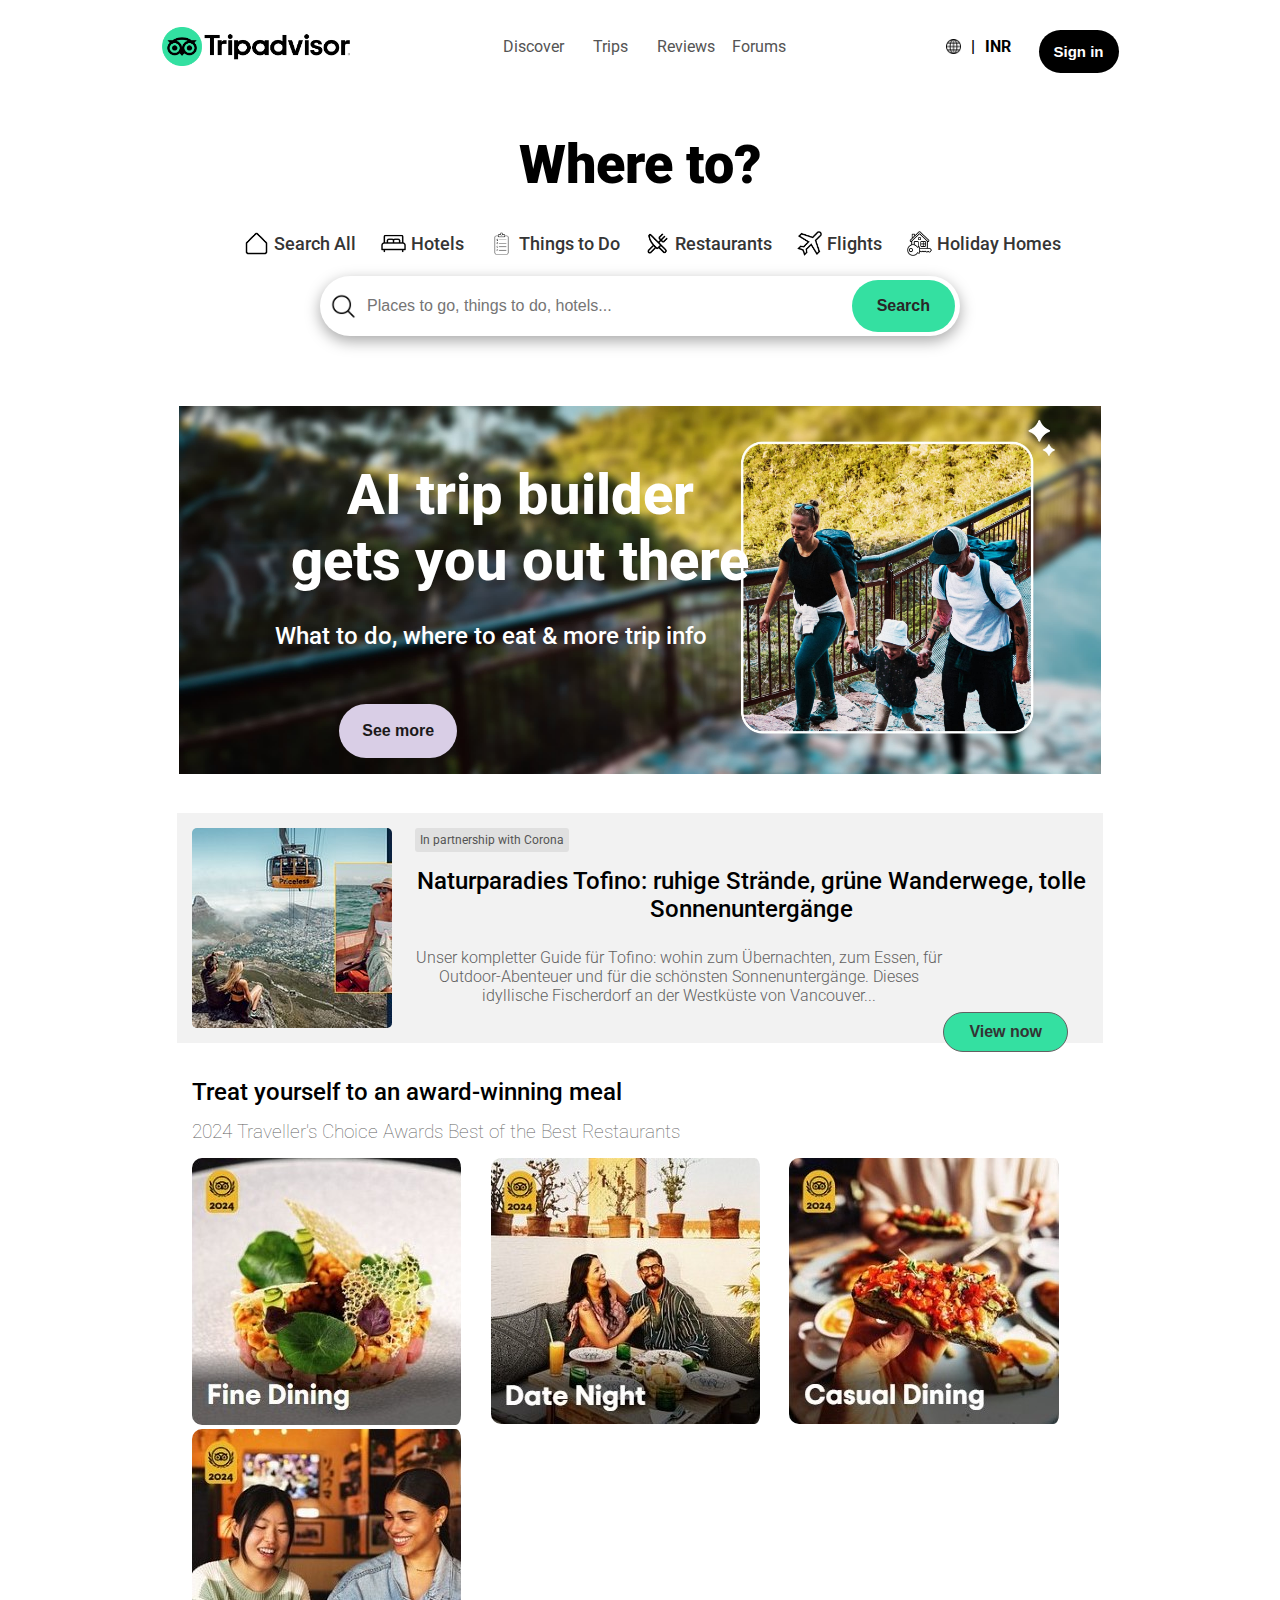
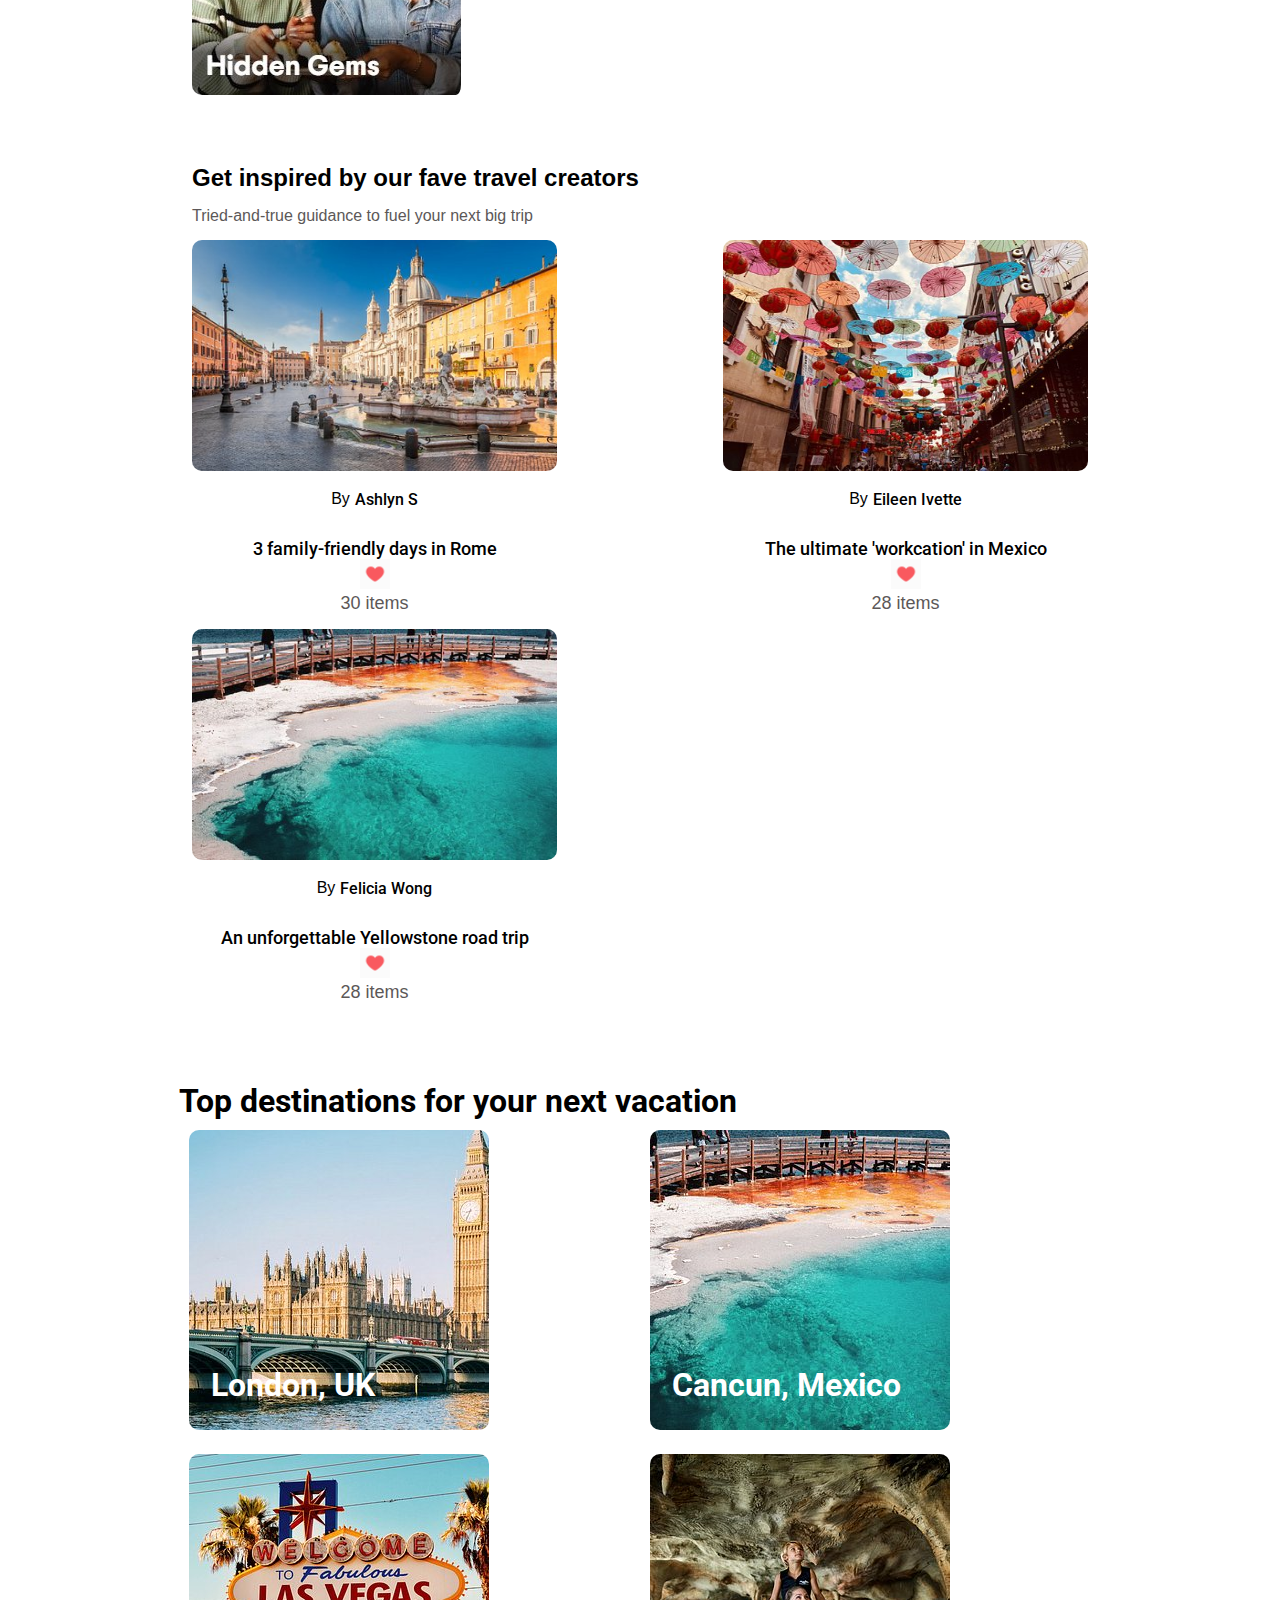
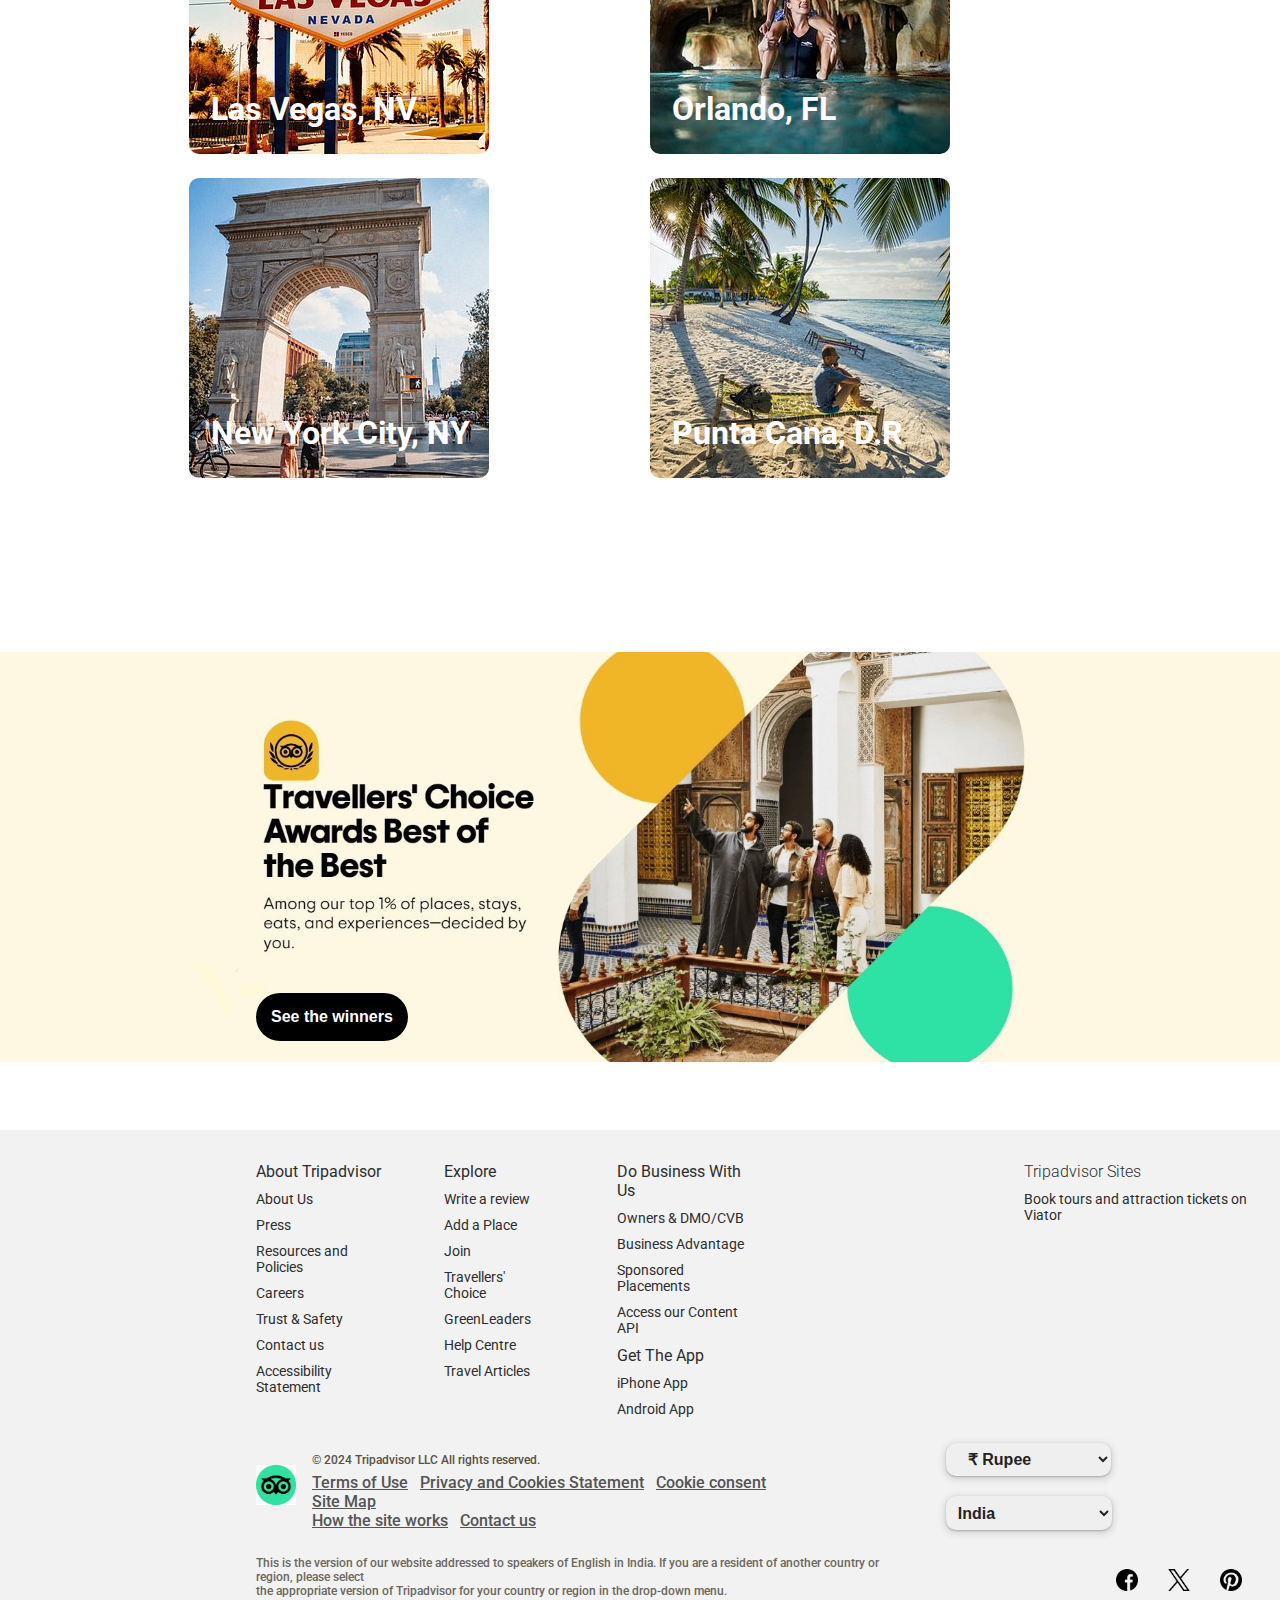
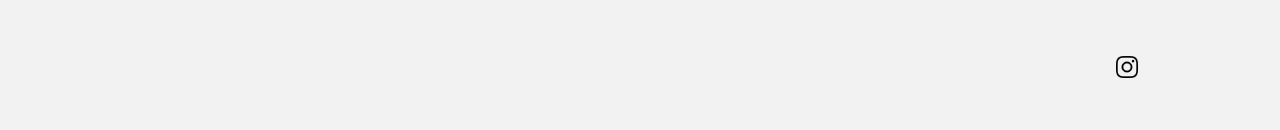
==== commit d4aa6fb0: "Made some corrections to the projects" ====
--- a/index.html
+++ b/index.html
@@ -30,13 +30,15 @@
                 </div>
                 <button>Sign in</button>
             </div>
-        </div>
-        <div class="nav-section-small">
-            <img class="nav-section-small__menu" src="./images/menu.png" alt="menu">
-            <img class="nav-section-small__logo" src="./images/logo.jpg" alt="Tripadvisor">
-            <img class="nav-section-small__user" src="./images/user2.png" alt="">
-        </div>
+        </div>        
     </nav>
+
+    <div class="nav-section-small">
+        <img class="nav-section-small__menu" src="./images/menu.png" alt="menu">
+        <img class="nav-section-small__logo" src="./images/logo.jpg" alt="Tripadvisor">
+        <img class="nav-section-small__user" src="./images/user2.png" alt="">
+    </div>
+
 
     <div class="search-section">
         <h1>Where to?</h1>
@@ -59,12 +61,15 @@
             <input type="text" placeholder="Places to go, things to do, hotels...">
             <button>Search</button>
         </div>
-        <div class="search-section-small">
-            <div class="search-section-small1"><img src="./images/search.png" alt="">
-                <input type="text" placeholder="Places to go, things to do, hotels...">
-            </div>
-            <button>Search</button>
-        </div>
+        
+    </div>
+
+
+    <div class="search-section-small">
+        <div class="search-section-small1"><img src="./images/search.png" alt="">
+            <input type="text" placeholder="Places to go, things to do, hotels...">
+        </div>
+        <button>Search</button>
     </div>
 
 
@@ -212,6 +217,8 @@
     </div>
 
 
+
+
     <div class="top-destination-section">
         <h1>Top destinations for your next vacation</h1>
         <div class="top-destination-section-container">
@@ -231,23 +238,28 @@
                 <img src="./images/TD3.jpg" alt="Orlando">
                 <h1>Orlando, FL</h1>
             </div>
+
+
+            <div class="destination-card">
+                <img src="./images/TD2.jpg" alt="Newyork">
+                <h1>New York City, NY</h1>
+            </div>
+            <div class="destination-card">
+                <img src="./images/TD6.jpg" alt="Orlando">
+                <h1>Punta Cana, D.R</h1>
+            </div>
+
+
         </div>
     
     </div>
+
 
 
     <div class="travellers-section">
         <img src="./images/Travellers (1).jpg" alt="travellers">
         <button>See the winners</button>
-    </div>
-    </div>
-
-
-
-    
-
-    
-
+    </div>    
 
     <div class="travellers-section-small">
 
@@ -258,6 +270,8 @@
         <div class="travellers-section-small-bgimage"><img src="./images/travellers small.png" alt=""></div>       
 
     </div>
+
+
 
 <div class="Trending-section">
     <h1> Trending in Travel</h1>    
@@ -291,13 +305,8 @@
 
 
 
-
-
-
-
-
-
     <footer class="footer-section">
+
         <div class="footer-section-one">
             <div class="footer-section-one-About">
                 <p>About Tripadvisor</p>
@@ -396,9 +405,6 @@
 
         </div>
 
-
-
-
         <div class="footer-section-two">
 
             <div class="footer-section-two-logo">
@@ -433,6 +439,7 @@
                 </select>
             </div>
         </div>
+
         <div class="footer-section-three">
             <div class="footer-section-three-desc">
                 <p>This is the version of our website addressed to speakers of English in India. If you are a
--- a/style.css
+++ b/style.css
@@ -19,9 +19,9 @@
     padding: 20px;
     position: sticky;
     top: 10;
-    z-index: 1000; 
-   
-    
+    z-index: 1000;
+
+
 }
 
 .nav-section-small {
@@ -32,9 +32,9 @@
     width: 188px;
     height: 100%;
     cursor: pointer;
-     position: sticky;
+    position: sticky;
     top: 10;
-    z-index: 1000; 
+    z-index: 1000;
 }
 
 .nav-section__menu {
@@ -131,7 +131,7 @@
     flex-direction: column;
     margin-bottom: 70px;
     margin-top: 40px;
-    
+
 
 
 
@@ -167,6 +167,7 @@
     text-decoration: none;
     padding: 0px;
 }
+
 .search-section__menu a:hover {
     text-decoration: underline;
 }
@@ -229,12 +230,13 @@
     font-size: 16px;
     font-weight: 600;
     color: rgb(41, 39, 39);
-    }
-    button:hover {
-        cursor: pointer;
-        background-color: #badace;
-
-    }
+}
+
+button:hover {
+    cursor: pointer;
+    background-color: #badace;
+
+}
 
 
 .search-section__search img {
@@ -510,9 +512,6 @@
 
 .meal-section-card {
     position: relative;
-
-
-
 }
 
 .meal-section-card h2 {
@@ -565,7 +564,9 @@
     margin-left: auto;
     margin-right: auto;
     margin-top: 65px;
-    margin-bottom: 6em;
+    margin-bottom: 4em;
+   
+
 }
 
 .locations-section h2 {
@@ -647,56 +648,66 @@
 /* Top-destination-section */
 
 .top-destination-section {
-    width: 80%;
+    width: 72%;
+    margin: 0 auto;
+    margin-bottom: 10em;
     max-width: 1200px;
-    margin-left: auto;
-    margin-right: auto;
-    margin-bottom: 10em;
+}
+
+.top-destination-section-container {
+
+    display: flex;
+    justify-content: space-between;
+    flex-wrap: wrap;    
+   
     
 }
 
-.top-destination-section-container {
-    display: flex;
-    gap: 19px;
-    margin-top: 20px;
-
+.destination-card {
+    flex-basis: 20%;
+    flex-grow: 1;
+    margin: 10px;
+    position: relative;
     
-  }  
-  .destination-card {
-
-    position: relative;
-    flex-basis: 20%;
-    flex-wrap: nowrap;
-    flex-grow: 1;
-
-  }
-  .destination-card img{ 
+}
+.destination-card img {
+    
+    height: auto;
     border-radius: 10px;
     transition: filter 0.1s ease;
 }
-
 .destination-card  img:hover {
     cursor: pointer;
     filter: invert(0.1) brightness(1.2) saturate(1.1);
   }
+
   .destination-card h1 {
     position: absolute;
     bottom: 10%;
     left: 5%;
     color: white;
   }
+  .destination-card h1:hover {
+    cursor: pointer;
+    filter: invert(0.1) brightness(1.2) saturate(1.1);
+  }
+
+
+
+
 
 
 .travellers-section-small {
     display: none;
     background-color: #FFF7E1;
-   
-}
+
+}
+
 .travellers-section-small-badge img {
     height: 75px;
     margin-left: 25px;
     margin-top: 25px;
-    
+
 }
 
 .travellers-section-small-bgimage img {
@@ -721,9 +732,10 @@
 .travellers-section-small button {
     margin-left: 25px;
     margin-top: 15px;
-    background-color:black ;
+    background-color: black;
     color: white;
 }
+
 .travellers-section-small button:hover {
     cursor: pointer;
     background-color: #545454;
@@ -769,20 +781,22 @@
 
 
 .Trending-section {
-margin-top: 55px;
-margin-left: 35px;
+    margin-top: 55px;
+    margin-left: 35px;
     display: none;
     flex-direction: column;
     gap: 10px;
     font-size: 15px;
 
 }
+
 .Trending-section__title {
     text-decoration: underline solid black 2px;
     margin-bottom: 15px;
     margin-top: 15px;
-    
-}
+
+}
+
 .Trending-section a {
     color: #585044;
 }
@@ -1267,9 +1281,16 @@
     }
 
     .Trending-section {
-       display: flex;
-    }
-    .top-destination-section-container  {
-        flex-basis: 40%;
+        display: flex;
+    }
+
+    .top-destination-section-container {
+        
+    }
+}
+
+@media screen and (max-width:800px)  {
+    .destination-card {
+        flex-basis: 45%; /* 1 card in a row */
     }
 }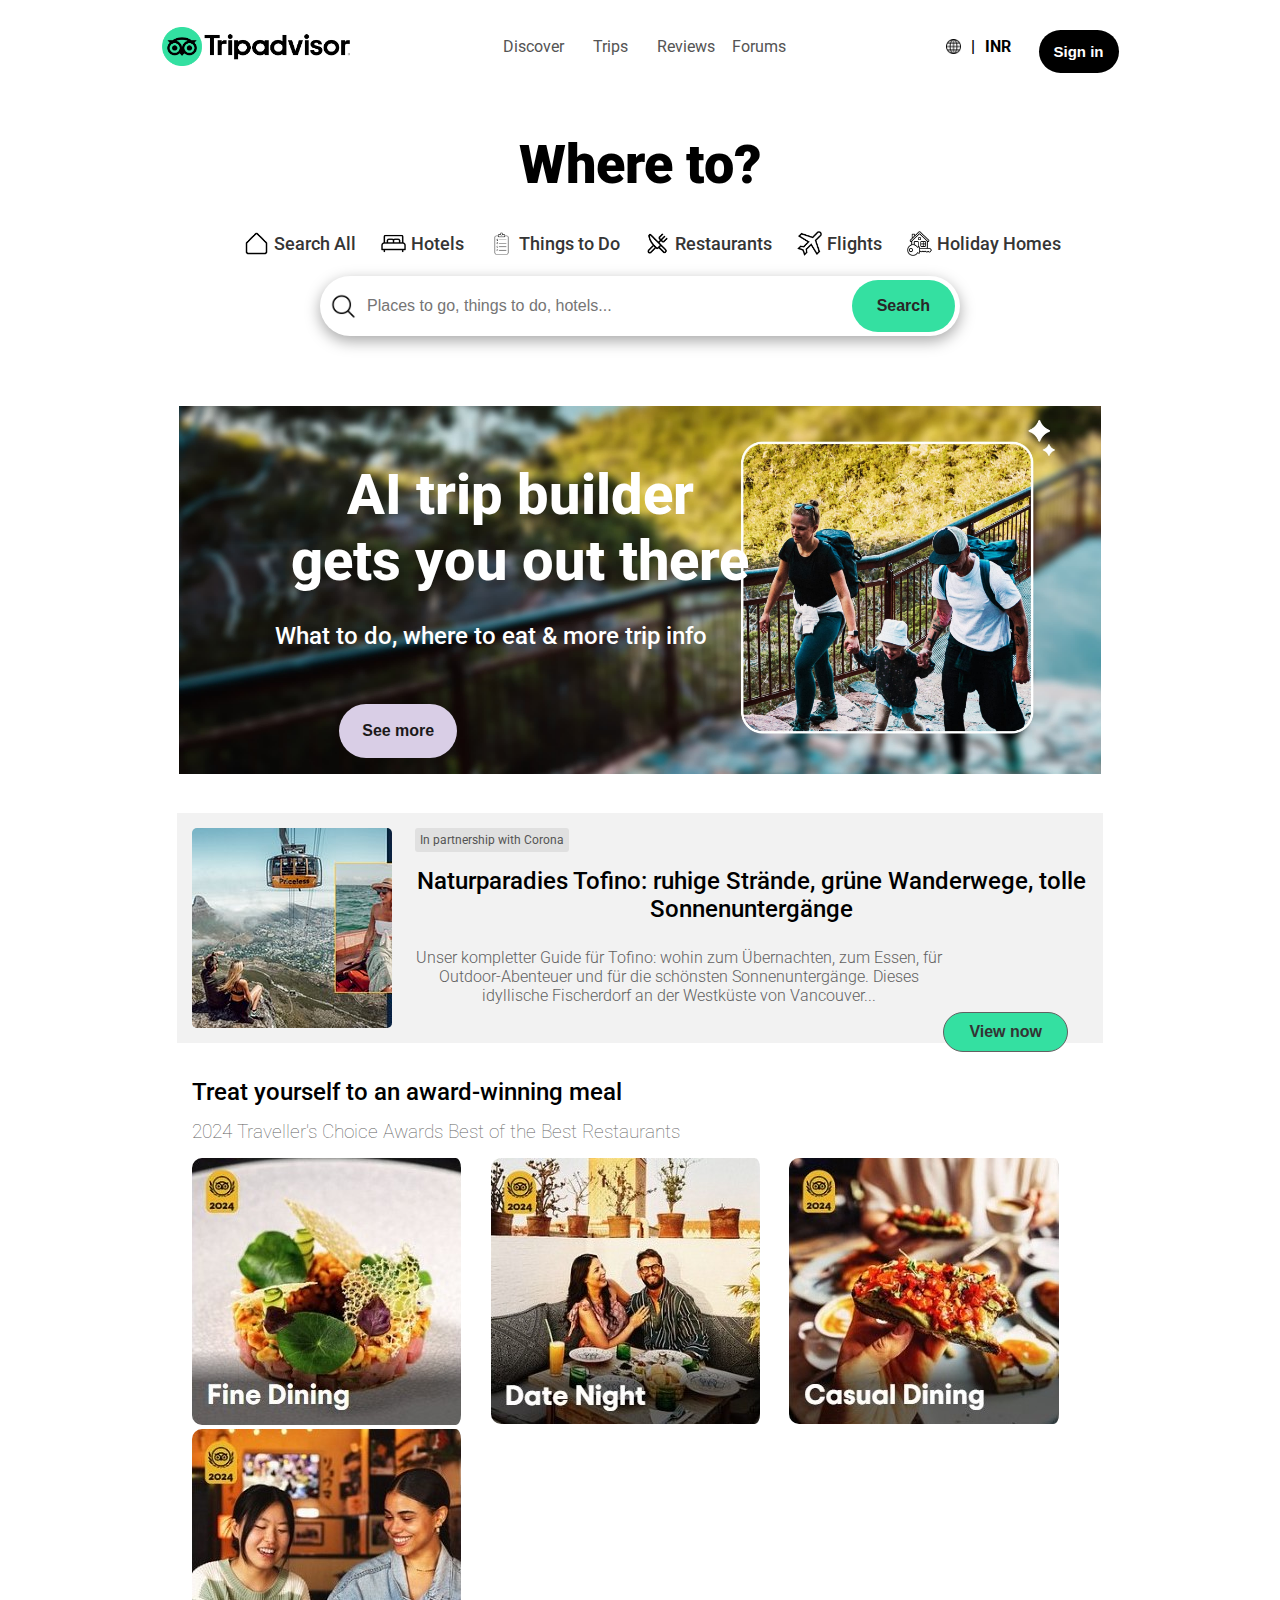
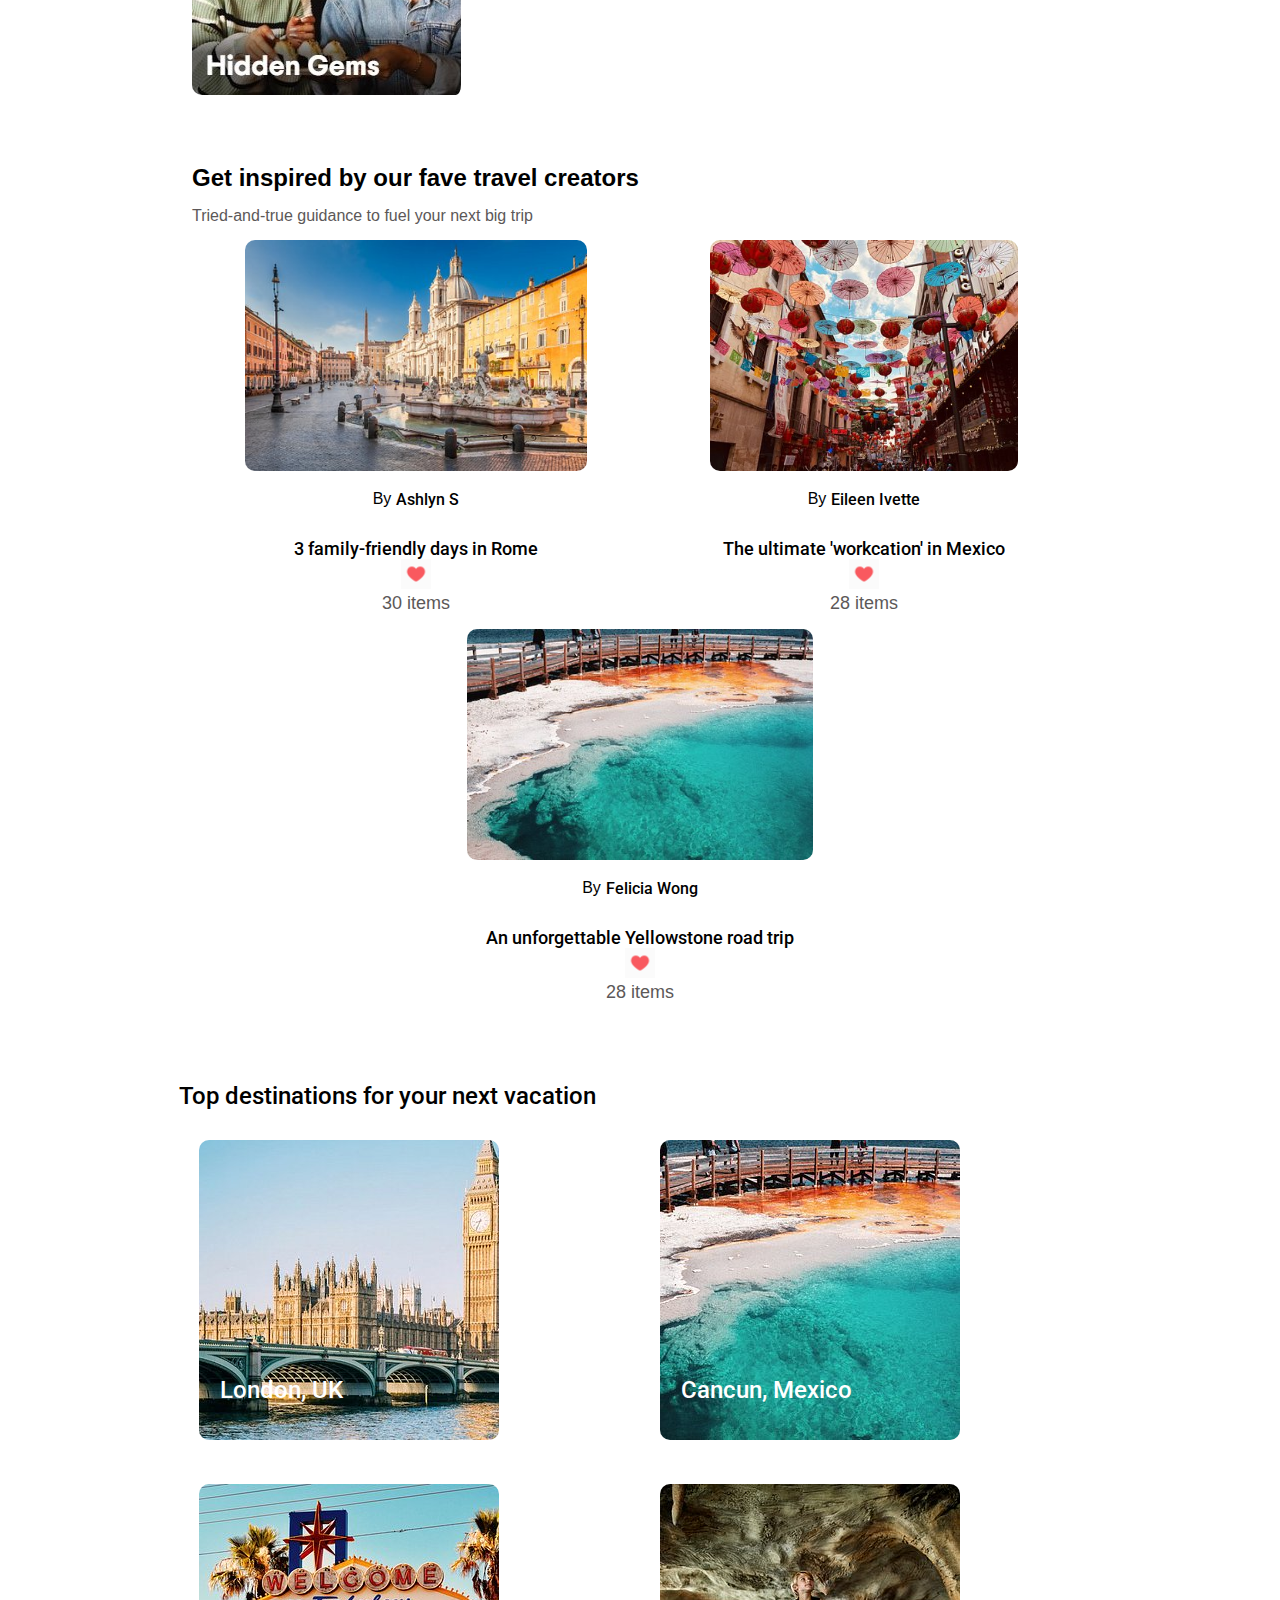
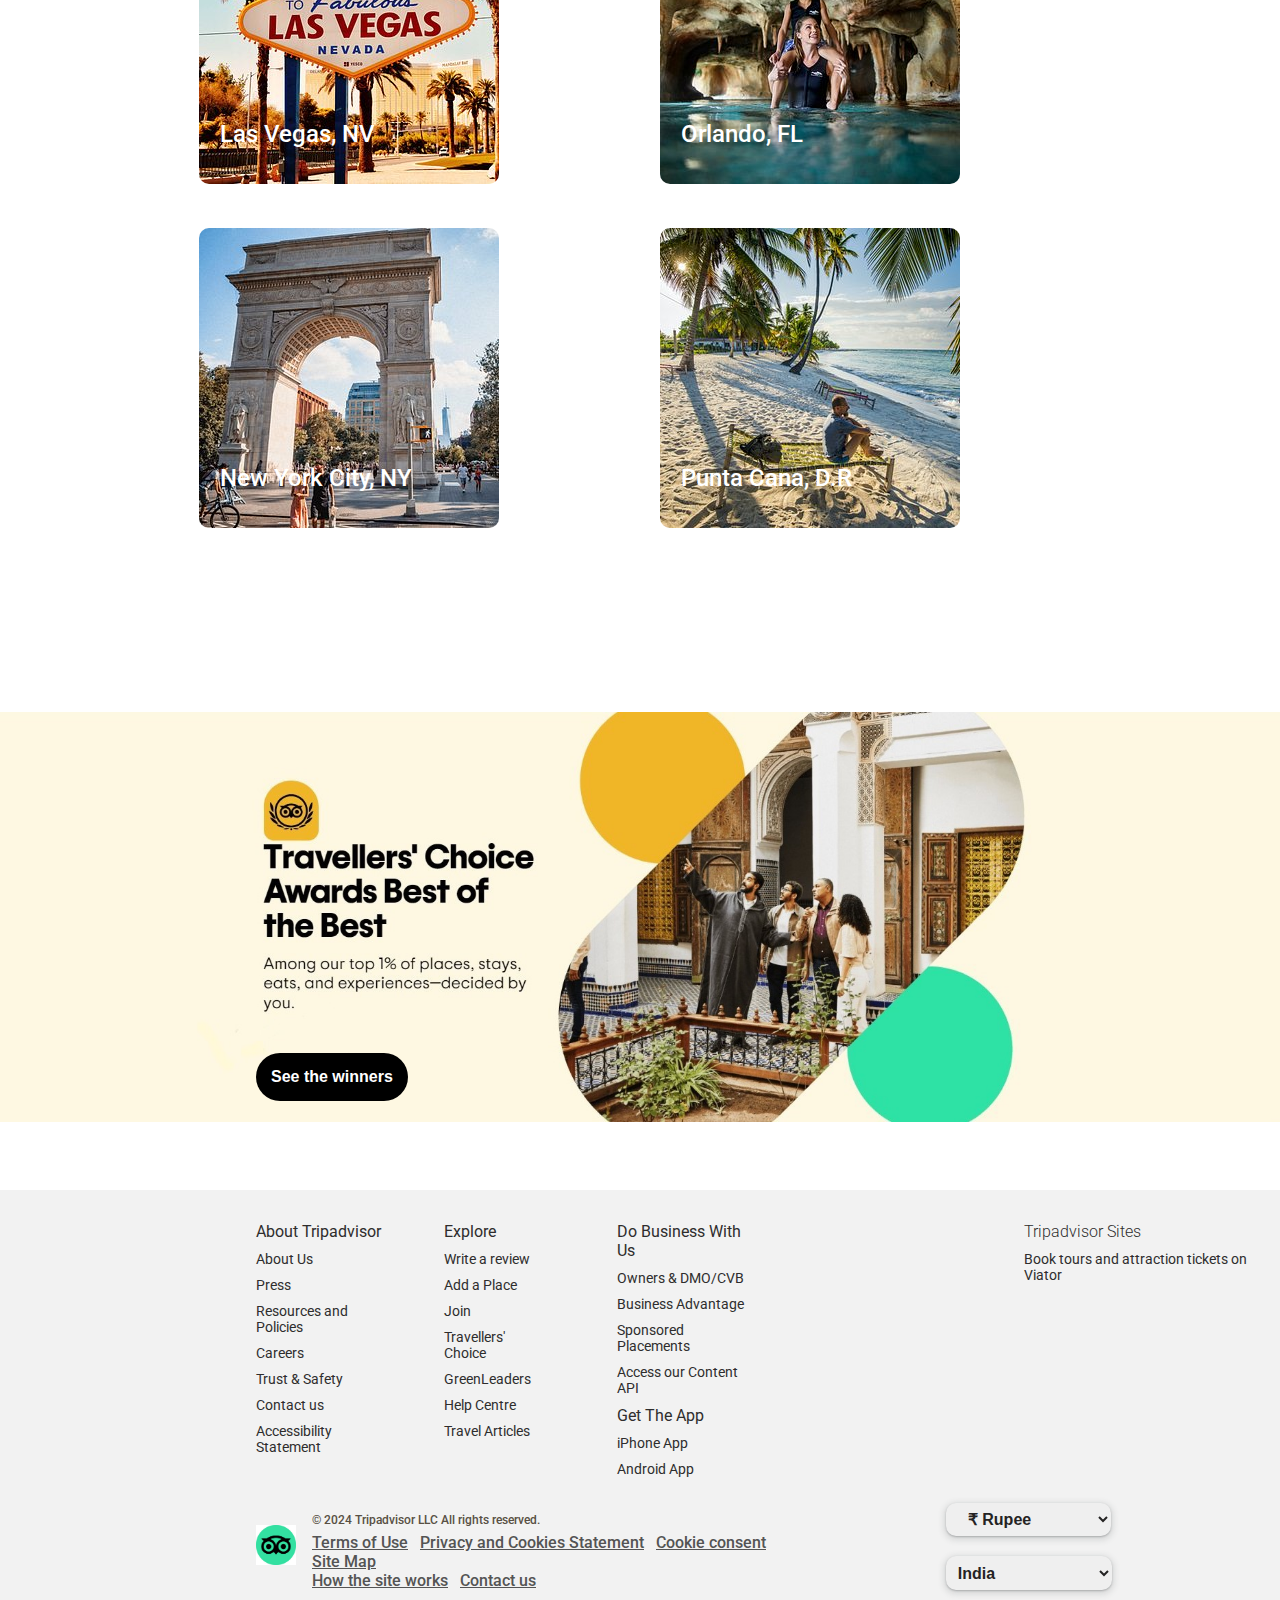
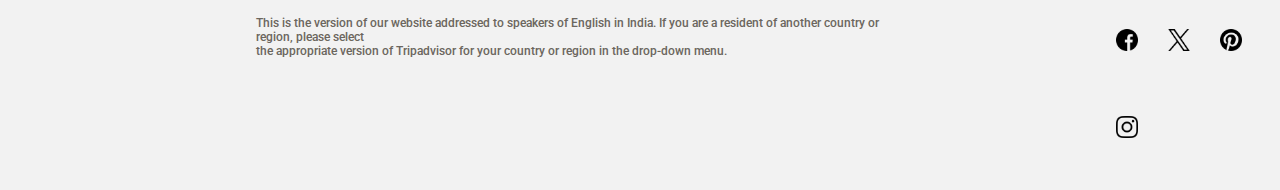
==== commit 63b3e263: "Made another correction with Destination width" ====
--- a/index.html
+++ b/index.html
@@ -66,7 +66,7 @@
 
 
     <div class="search-section-small">
-        <div class="search-section-small1"><img src="./images/search.png" alt="">
+        <div class="search-section-small-1"><img src="./images/search.png" alt="">
             <input type="text" placeholder="Places to go, things to do, hotels...">
         </div>
         <button>Search</button>
@@ -343,6 +343,15 @@
                 <p>Book tours and attraction tickets on Viator</p>
             </div>
         </div>
+
+
+
+
+
+
+
+
+
 
 
         <div class="footer-section-two-small">
--- a/style.css
+++ b/style.css
@@ -190,22 +190,22 @@
     width: 90%;
     padding: 15px;
     margin-top: 20px;
+    margin-left: auto;
+    margin-right: auto;
     border-radius: 10px;
     box-shadow: 0px 0px 10px rgba(0, 0, 0, 0.5);
 
 }
 
-.search-section-small1 {
+.search-section-small-1 {
     display: flex;
     align-items: center;
     border-bottom: solid 1px rgb(223, 216, 216);
     padding: 10px;
     gap: 10px;
-
-
-}
-
-.search-section-small1 img {
+}
+
+.search-section-small-1 img {
     height: 25px;
 }
 
@@ -560,7 +560,7 @@
 
 .locations-section {
     width: 70%;
-    max-width: 1200px;
+   
     margin-left: auto;
     margin-right: auto;
     margin-top: 65px;
@@ -587,15 +587,17 @@
     display: flex;
     justify-content: space-between;
     flex-wrap: wrap;
+    
+    
+
+.locations-section-card {
+    display: flex;
+    flex-direction: column;
+    text-align: center;
     flex-grow: 1;
     flex-basis: 20%;
 }
 
-.locations-section-card {
-    display: flex;
-    flex-direction: column;
-    text-align: center;
-
 
 }
 
@@ -610,7 +612,7 @@
 
 .locations-section-card-pic img {
     height: 231px;
-    width: 365px;
+   
     border-radius: 10px;
     transition: filter 0.2s ease;
 }
@@ -652,13 +654,20 @@
     margin: 0 auto;
     margin-bottom: 10em;
     max-width: 1200px;
+    
+}
+.top-destination-section h1 {
+margin-bottom: 10px;
+font-weight: 500;
+font-size: 24px;
 }
 
 .top-destination-section-container {
 
     display: flex;
     justify-content: space-between;
-    flex-wrap: wrap;    
+    flex-wrap: wrap;  
+    
    
     
 }
@@ -666,7 +675,9 @@
 .destination-card {
     flex-basis: 20%;
     flex-grow: 1;
-    margin: 10px;
+    margin: 20px;
+    
+    
     position: relative;
     
 }
@@ -675,6 +686,7 @@
     height: auto;
     border-radius: 10px;
     transition: filter 0.1s ease;
+    
 }
 .destination-card  img:hover {
     cursor: pointer;
@@ -1136,25 +1148,13 @@
 
 
 
-/* responsive for Meal, location and Nav sections */
+/* responsive for Nav sections */
 
 @media screen and (max-width:800px) {
 
     body {
         font-size: 10px;
     }
-
-    .meal-section-card-pic {
-        flex-basis: 40%;
-        margin-top: 15px;
-        text-align: center;
-    }
-
-
-    .footer-section-one-advisor {
-        display: none;
-    }
-
     .nav-section {
         display: none;
     }
@@ -1199,6 +1199,8 @@
 
     .search-section-small {
         display: flex;
+        margin-bottom: 15px;
+        
     }
 
     .search-section h1 {
@@ -1221,6 +1223,43 @@
     }
 }
 
+
+
+/* Responsive for Meal section */
+
+@media screen and (max-width:800px) {
+
+.meal-section-card-pic {
+    flex-basis: 40%;
+    margin-top: 15px;
+    text-align: center;
+}
+}
+
+/* Responsive for Banner section */
+
+@media screen and (max-width:800px) { 
+    .banner-section {
+        display: none;
+    }
+    
+    .banner-section-small {
+        display: block;
+    }
+
+
+}
+
+
+
+
+
+
+
+
+
+
+
 /* Responsive for locations section */
 
 @media screen and (max-width:800px) {
@@ -1248,29 +1287,8 @@
         font-size: 16px;
     }
 
-    .banner-section {
-        display: none;
-    }
-
-    .banner-section-small {
-        display: block;
-    }
-
-    .footer-section-two {
-        display: none;
-    }
-
-    .footer-section-two-small {
-        display: block;
-    }
-
-    .footer-section-three {
-        display: none;
-    }
-
-    .footer-section-one {
-        display: none;
-    }
+
+   
 
     .travellers-section {
         display: none;
@@ -1283,14 +1301,37 @@
     .Trending-section {
         display: flex;
     }
-
-    .top-destination-section-container {
-        
-    }
-}
+}
+  
 
 @media screen and (max-width:800px)  {
     .destination-card {
         flex-basis: 45%; /* 1 card in a row */
     }
+}
+
+
+
+
+
+/* Responsive for Footer section */
+
+@media screen and (max-width:800px) {
+
+    .footer-section-two {
+        display: none;
+    }
+
+    .footer-section-two-small {
+        display: block;
+    }
+
+    .footer-section-three {
+        display: none;
+    }
+
+    .footer-section-one {
+        display: none;
+    }
+
 }